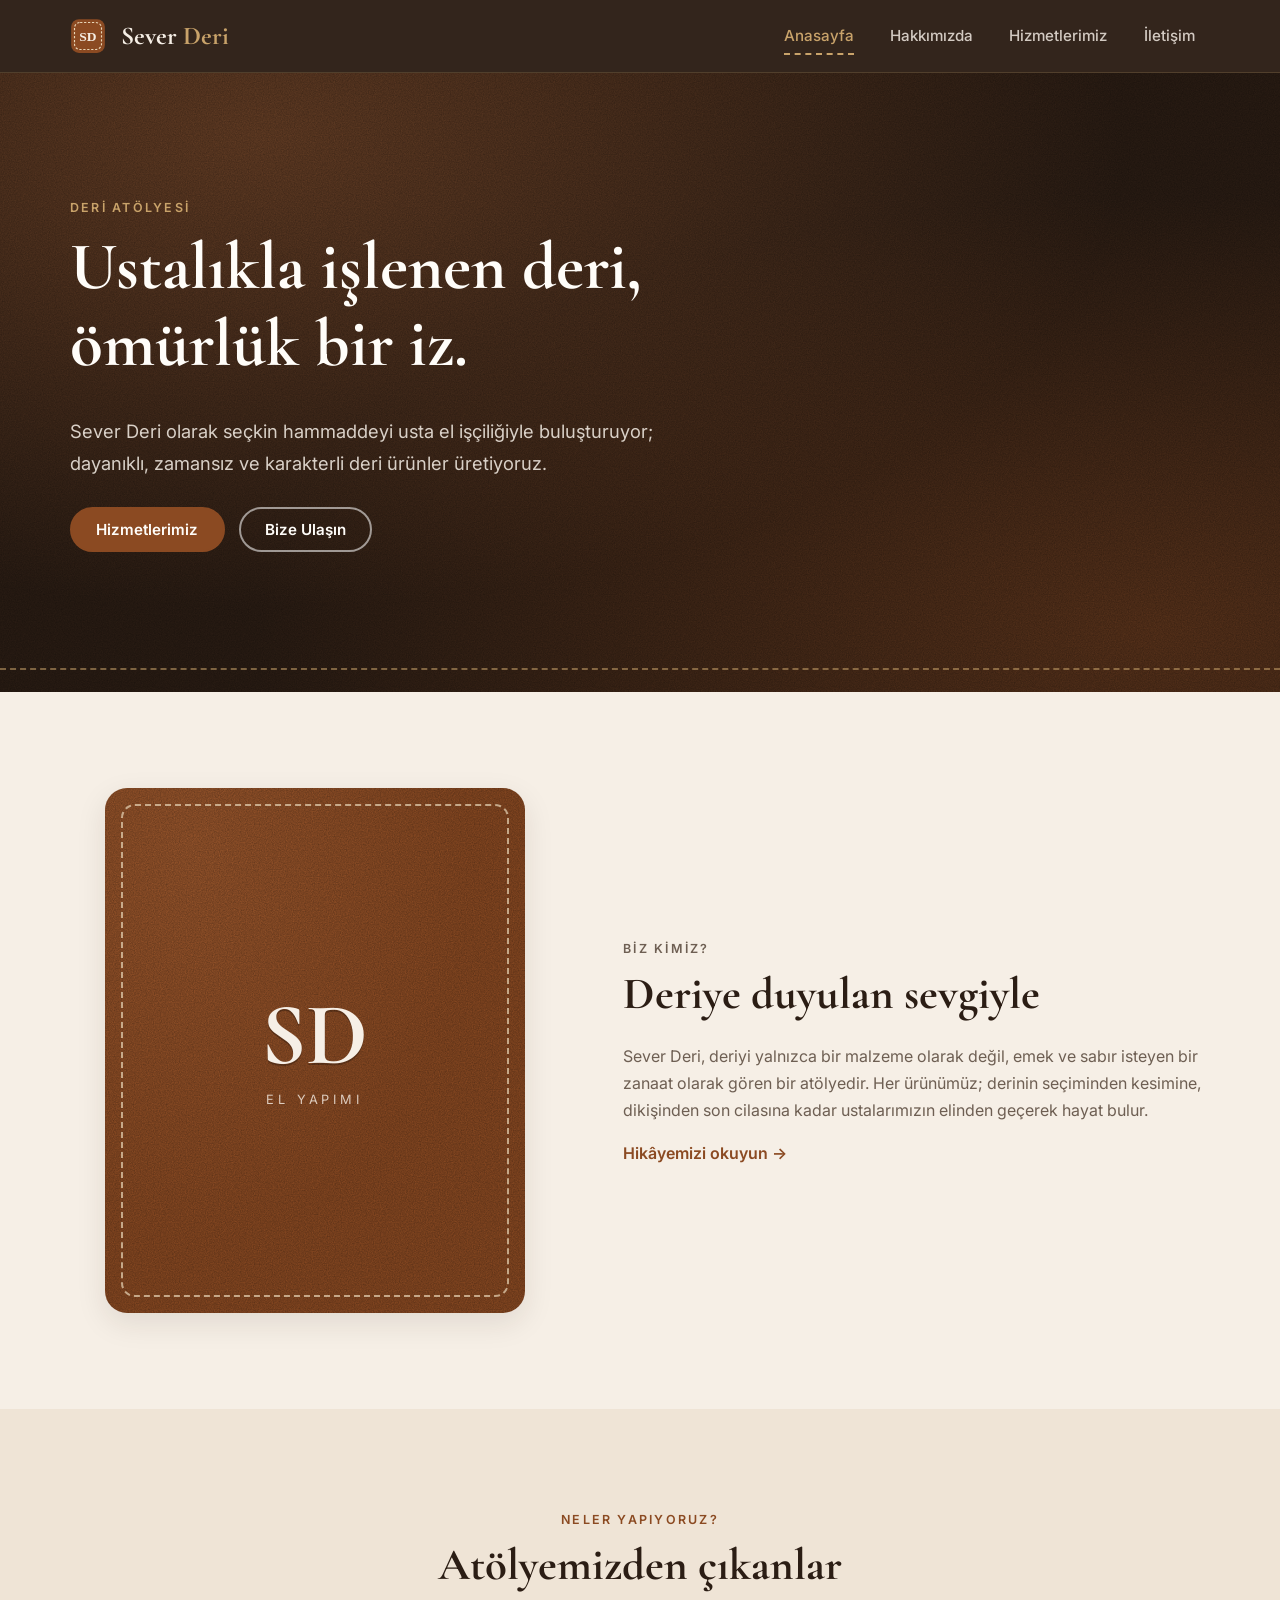
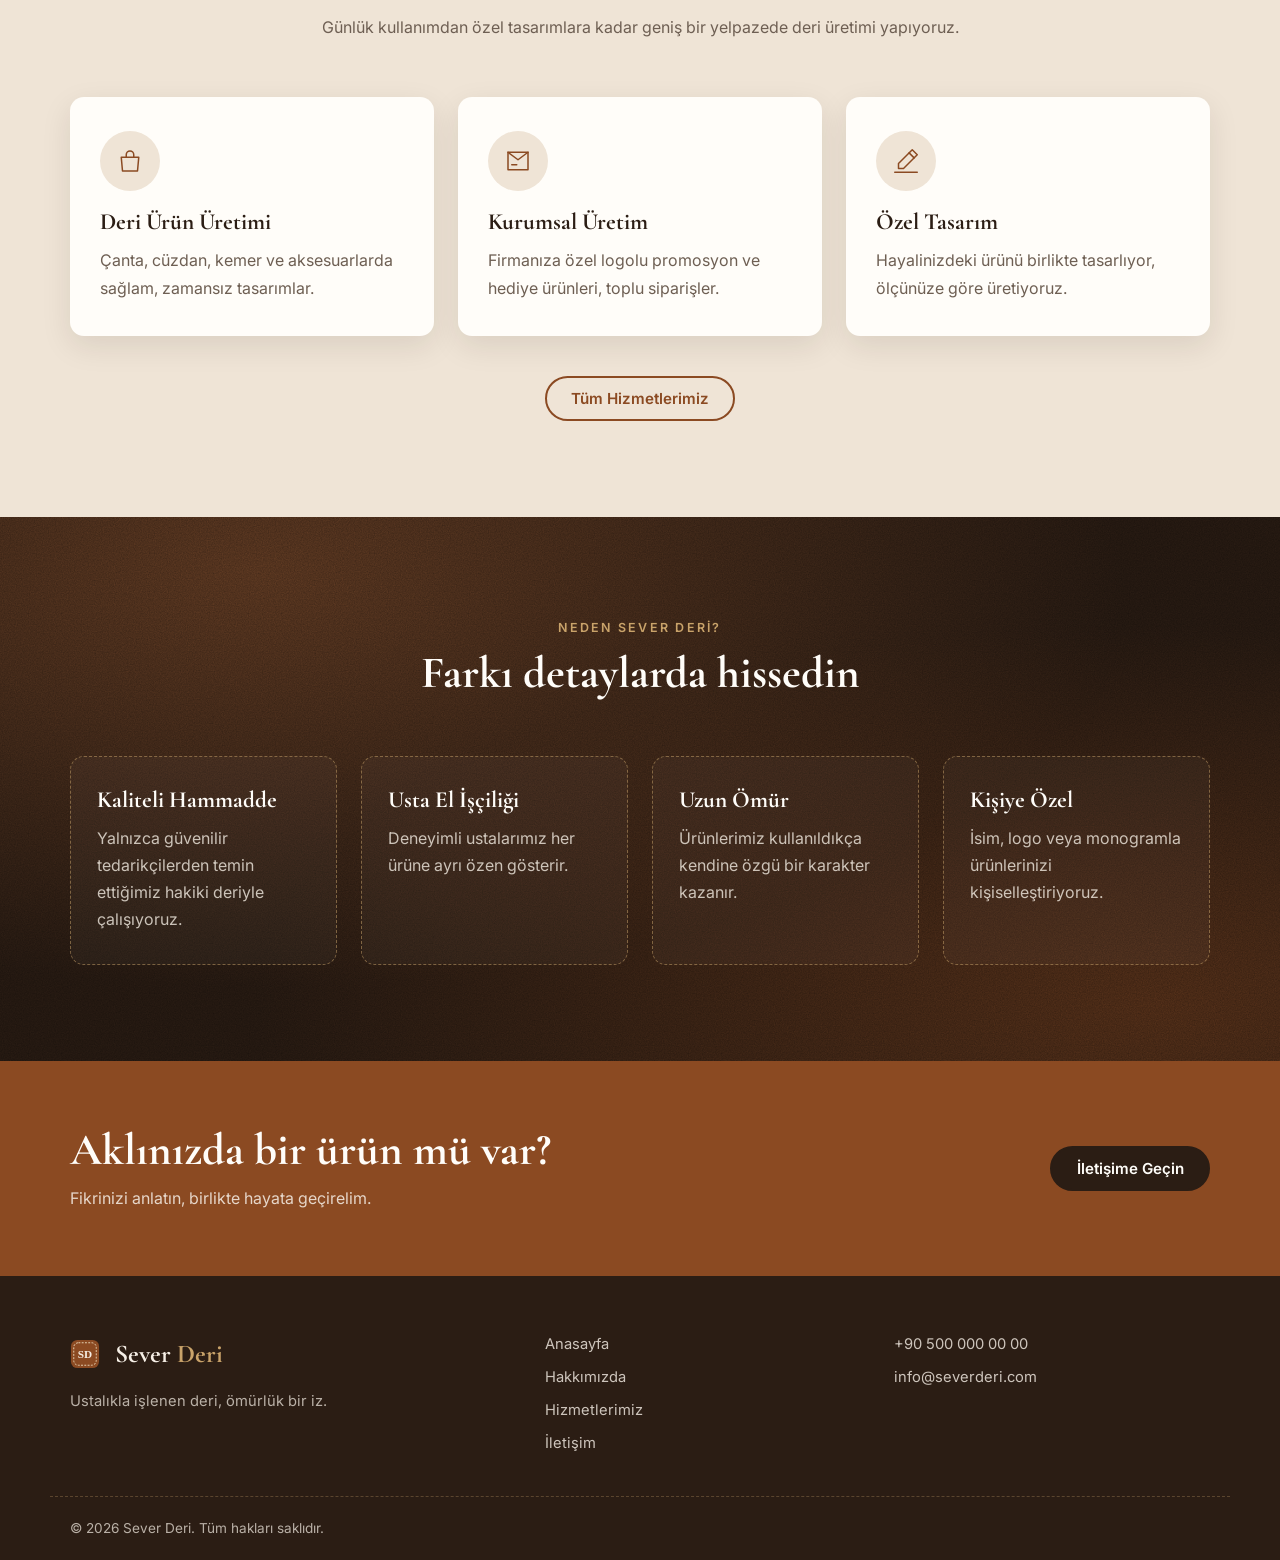
==== index.html @ 3b6e063b "Sever Deri kurumsal web sitesi Anasayfa, Hakkımızda, Hizmetlerimiz ve İletişim sayfalarından oluşan," ====
<!doctype html>
<html lang="tr">
<head>
  <meta charset="utf-8">
  <meta name="viewport" content="width=device-width, initial-scale=1">
  <title>Sever Deri | El İşçiliği Deri Atölyesi</title>
  <meta name="description" content="Sever Deri; kaliteli hammadde ve usta el işçiliğiyle deri üreten bir atölyedir. Çanta, cüzdan, kemer, aksesuar ve özel siparişe deri üretim.">
  <meta name="theme-color" content="#2b1d14">
  <meta property="og:title" content="Sever Deri">
  <meta property="og:description" content="Ustalıkla işlenen deri. Kaliteli hammadde, özenli el işçiliği.">
  <meta property="og:type" content="website">
  <link rel="icon" href="assets/favicon.svg" type="image/svg+xml">
  <link rel="preconnect" href="https://fonts.googleapis.com">
  <link rel="preconnect" href="https://fonts.gstatic.com" crossorigin>
  <link href="https://fonts.googleapis.com/css2?family=Cormorant+Garamond:wght@500;600;700&family=Inter:wght@400;500;600&display=swap" rel="stylesheet">
  <link rel="stylesheet" href="css/style.css">
</head>
<body data-page="anasayfa">

  <header class="site-header">
    <div class="container header-inner">
      <a href="index.html" class="brand" aria-label="Sever Deri anasayfa">
        <img src="assets/favicon.svg" alt="" width="36" height="36">
        <span>Sever <em>Deri</em></span>
      </a>
      <button class="nav-toggle" aria-label="Menüyü aç" aria-expanded="false" aria-controls="site-nav">
        <span></span><span></span><span></span>
      </button>
      <nav class="site-nav" id="site-nav">
        <a href="index.html" data-nav="anasayfa">Anasayfa</a>
        <a href="hakkimizda.html" data-nav="hakkimizda">Hakkımızda</a>
        <a href="hizmetlerimiz.html" data-nav="hizmetlerimiz">Hizmetlerimiz</a>
        <a href="iletisim.html" data-nav="iletisim">İletişim</a>
      </nav>
    </div>
  </header>

  <main>
    <section class="hero">
      <div class="container hero-inner">
        <p class="eyebrow">Deri Atölyesi</p>
        <h1>Ustalıkla işlenen deri,<br>ömürlük bir iz.</h1>
        <p class="lead">Sever Deri olarak seçkin hammaddeyi usta el işçiliğiyle buluşturuyor; dayanıklı, zamansız ve karakterli deri ürünler üretiyoruz.</p>
        <div class="hero-actions">
          <a href="hizmetlerimiz.html" class="btn">Hizmetlerimiz</a>
          <a href="iletisim.html" class="btn btn-ghost">Bize Ulaşın</a>
        </div>
      </div>
      <div class="hero-stitch" aria-hidden="true"></div>
    </section>

    <section class="section">
      <div class="container about">
        <div class="about-visual" aria-hidden="true">
          <div class="leather-card">
            <span class="leather-card-mark">SD</span>
            <span class="leather-card-text">El Yapımı</span>
          </div>
        </div>
        <div class="about-text">
          <p class="eyebrow">Biz Kimiz?</p>
          <h2>Deriye duyulan sevgiyle</h2>
          <p>Sever Deri, deriyi yalnızca bir malzeme olarak değil, emek ve sabır isteyen bir zanaat olarak gören bir atölyedir. Her ürünümüz; derinin seçiminden kesimine, dikişinden son cilasına kadar ustalarımızın elinden geçerek hayat bulur.</p>
          <a href="hakkimizda.html" class="link-arrow">Hikâyemizi okuyun</a>
        </div>
      </div>
    </section>

    <section class="section section-alt">
      <div class="container">
        <div class="section-head">
          <p class="eyebrow">Neler Yapıyoruz?</p>
          <h2>Atölyemizden çıkanlar</h2>
          <p>Günlük kullanımdan özel tasarımlara kadar geniş bir yelpazede deri üretimi yapıyoruz.</p>
        </div>
        <div class="cards">
          <article class="card">
            <div class="card-icon" aria-hidden="true">
              <svg viewBox="0 0 48 48"><path d="M10 18h28l-2 22H12L10 18z"/><path d="M18 18v-4a6 6 0 0 1 12 0v4"/></svg>
            </div>
            <h3>Deri Ürün Üretimi</h3>
            <p>Çanta, cüzdan, kemer ve aksesuarlarda sağlam, zamansız tasarımlar.</p>
          </article>
          <article class="card">
            <div class="card-icon" aria-hidden="true">
              <svg viewBox="0 0 48 48"><path d="M8 10h32v28H8z"/><path d="M8 10l16 12 16-12"/><path d="M14 30h8"/></svg>
            </div>
            <h3>Kurumsal Üretim</h3>
            <p>Firmanıza özel logolu promosyon ve hediye ürünleri, toplu siparişler.</p>
          </article>
          <article class="card">
            <div class="card-icon" aria-hidden="true">
              <svg viewBox="0 0 48 48"><path d="M34 6l8 8-22 22H12v-8L34 6z"/><path d="M29 11l8 8"/><path d="M6 42h36"/></svg>
            </div>
            <h3>Özel Tasarım</h3>
            <p>Hayalinizdeki ürünü birlikte tasarlıyor, ölçünüze göre üretiyoruz.</p>
          </article>
        </div>
        <div class="center">
          <a href="hizmetlerimiz.html" class="btn btn-outline">Tüm Hizmetlerimiz</a>
        </div>
      </div>
    </section>

    <section class="section section-dark">
      <div class="container">
        <div class="section-head">
          <p class="eyebrow">Neden Sever Deri?</p>
          <h2>Farkı detaylarda hissedin</h2>
        </div>
        <div class="features">
          <div class="feature">
            <h3>Kaliteli Hammadde</h3>
            <p>Yalnızca güvenilir tedarikçilerden temin ettiğimiz hakiki deriyle çalışıyoruz.</p>
          </div>
          <div class="feature">
            <h3>Usta El İşçiliği</h3>
            <p>Deneyimli ustalarımız her ürüne ayrı özen gösterir.</p>
          </div>
          <div class="feature">
            <h3>Uzun Ömür</h3>
            <p>Ürünlerimiz kullanıldıkça kendine özgü bir karakter kazanır.</p>
          </div>
          <div class="feature">
            <h3>Kişiye Özel</h3>
            <p>İsim, logo veya monogramla ürünlerinizi kişiselleştiriyoruz.</p>
          </div>
        </div>
      </div>
    </section>

    <section class="cta">
      <div class="container cta-inner">
        <div>
          <h2>Aklınızda bir ürün mü var?</h2>
          <p>Fikrinizi anlatın, birlikte hayata geçirelim.</p>
        </div>
        <a href="iletisim.html" class="btn">İletişime Geçin</a>
      </div>
    </section>
  </main>

  <footer class="site-footer">
    <div class="container footer-grid">
      <div>
        <a href="index.html" class="brand">
          <img src="assets/favicon.svg" alt="" width="30" height="30">
          <span>Sever <em>Deri</em></span>
        </a>
        <p class="footer-note">Ustalıkla işlenen deri, ömürlük bir iz.</p>
      </div>
      <nav class="footer-nav" aria-label="Alt menü">
        <a href="index.html">Anasayfa</a>
        <a href="hakkimizda.html">Hakkımızda</a>
        <a href="hizmetlerimiz.html">Hizmetlerimiz</a>
        <a href="iletisim.html">İletişim</a>
      </nav>
      <div class="footer-contact">
        <a href="tel:+905000000000">+90 500 000 00 00</a>
        <a href="mailto:info@severderi.com">info@severderi.com</a>
      </div>
    </div>
    <div class="container footer-bottom">
      <p>&copy; <span id="year">2026</span> Sever Deri. Tüm hakları saklıdır.</p>
    </div>
  </footer>

  <script src="js/main.js"></script>
</body>
</html>
---- css/style.css ----
/* ==========================================================
   Sever Deri — site stilleri
   ========================================================== */

:root {
  --espresso: #2b1d14;
  --espresso-2: #3a271b;
  --cognac: #8b4a22;
  --cognac-light: #b0683a;
  --tan: #c9a36a;
  --cream: #f6efe6;
  --cream-2: #efe4d6;
  --ink: #2a211b;
  --muted: #6e5f53;
  --line: #e0d2c0;
  --white: #fffdf9;

  --radius: 14px;
  --shadow: 0 10px 30px rgba(43, 29, 20, 0.10);
  --font-serif: "Cormorant Garamond", Georgia, "Times New Roman", serif;
  --font-sans: "Inter", system-ui, -apple-system, "Segoe UI", Roboto, sans-serif;
  --header-h: 72px;
}

*,
*::before,
*::after { box-sizing: border-box; }

html { scroll-behavior: smooth; }

body {
  margin: 0;
  font-family: var(--font-sans);
  font-size: 16px;
  line-height: 1.7;
  color: var(--ink);
  background: var(--cream);
  -webkit-font-smoothing: antialiased;
}

img, svg { display: block; max-width: 100%; }

a { color: var(--cognac); text-decoration: none; }
a:hover { color: var(--cognac-light); }

h1, h2, h3 {
  font-family: var(--font-serif);
  font-weight: 700;
  line-height: 1.15;
  margin: 0 0 .5em;
  color: var(--espresso);
}
h1 { font-size: clamp(2.4rem, 5.5vw, 4.2rem); }
h2 { font-size: clamp(1.9rem, 3.6vw, 2.8rem); }
h3 { font-size: 1.45rem; }
p  { margin: 0 0 1em; }

.container {
  width: 100%;
  max-width: 1180px;
  margin: 0 auto;
  padding: 0 20px;
}

.center { text-align: center; margin-top: 40px; }

.eyebrow {
  display: inline-block;
  font-size: .78rem;
  font-weight: 600;
  letter-spacing: .18em;
  text-transform: uppercase;
  color: var(--cognac);
  margin-bottom: .8em;
}

.lead { font-size: 1.15rem; max-width: 620px; }

/* ---------- Butonlar ---------- */
.btn {
  display: inline-flex;
  align-items: center;
  justify-content: center;
  gap: .5em;
  padding: .85em 1.6em;
  border: 2px solid var(--cognac);
  border-radius: 999px;
  background: var(--cognac);
  color: var(--white);
  font: 600 .95rem/1 var(--font-sans);
  cursor: pointer;
  transition: background .2s, border-color .2s, color .2s, transform .2s;
}
.btn:hover { background: var(--cognac-light); border-color: var(--cognac-light); color: var(--white); transform: translateY(-1px); }

.btn-ghost { background: transparent; border-color: rgba(255,255,255,.55); }
.btn-ghost:hover { background: rgba(255,255,255,.12); border-color: var(--white); }

.btn-outline { background: transparent; color: var(--cognac); }
.btn-outline:hover { background: var(--cognac); color: var(--white); }

.link-arrow { font-weight: 600; }
.link-arrow::after { content: " →"; transition: margin .2s; }
.link-arrow:hover::after { margin-left: 4px; }

/* ---------- Üst menü ---------- */
.site-header {
  position: sticky;
  top: 0;
  z-index: 50;
  background: rgba(43, 29, 20, .96);
  backdrop-filter: blur(8px);
  border-bottom: 1px solid rgba(201, 163, 106, .2);
}
.header-inner {
  height: var(--header-h);
  display: flex;
  align-items: center;
  justify-content: space-between;
}

.brand {
  display: inline-flex;
  align-items: center;
  gap: .6em;
  font-family: var(--font-serif);
  font-size: 1.6rem;
  font-weight: 700;
  color: var(--cream);
}
.brand em { font-style: normal; color: var(--tan); }
.brand:hover { color: var(--cream); }

.site-nav { display: flex; align-items: center; gap: 6px; }
.site-nav a {
  position: relative;
  padding: .5em 1em;
  color: rgba(246, 239, 230, .82);
  font-weight: 500;
  font-size: .95rem;
  border-radius: 999px;
  transition: color .2s, background .2s;
}
.site-nav a:hover { color: var(--white); background: rgba(255,255,255,.06); }
.site-nav a.active { color: var(--tan); }
.site-nav a.active::after {
  content: "";
  position: absolute;
  left: 1em; right: 1em; bottom: 2px;
  border-bottom: 2px dashed var(--tan);
}

.nav-toggle {
  display: none;
  width: 44px; height: 44px;
  padding: 10px;
  background: none;
  border: 0;
  cursor: pointer;
}
.nav-toggle span {
  display: block;
  height: 2px;
  margin: 5px 0;
  background: var(--cream);
  border-radius: 2px;
  transition: transform .25s, opacity .25s;
}
.nav-open .nav-toggle span:nth-child(1) { transform: translateY(7px) rotate(45deg); }
.nav-open .nav-toggle span:nth-child(2) { opacity: 0; }
.nav-open .nav-toggle span:nth-child(3) { transform: translateY(-7px) rotate(-45deg); }

/* ---------- Deri dokusu (hero arka planları) ---------- */
.hero,
.page-hero,
.section-dark,
.leather-card {
  background-color: var(--espresso);
  background-image:
    url("data:image/svg+xml,%3Csvg xmlns='http://www.w3.org/2000/svg' width='220' height='220'%3E%3Cfilter id='n'%3E%3CfeTurbulence type='fractalNoise' baseFrequency='.85' numOctaves='3' stitchTiles='stitch'/%3E%3CfeColorMatrix values='0 0 0 0 0 0 0 0 0 0 0 0 0 0 0 0 0 0 .35 0'/%3E%3C/filter%3E%3Crect width='100%25' height='100%25' filter='url(%23n)'/%3E%3C/svg%3E"),
    radial-gradient(ellipse at 20% 10%, rgba(176, 104, 58, .45), transparent 60%),
    radial-gradient(ellipse at 90% 90%, rgba(139, 74, 34, .5), transparent 55%);
}

/* ---------- Anasayfa hero ---------- */
.hero {
  position: relative;
  color: var(--cream);
  padding: 120px 0 140px;
  overflow: hidden;
}
.hero h1 { color: var(--white); }
.hero .eyebrow { color: var(--tan); }
.hero .lead { color: rgba(246, 239, 230, .85); }
.hero-actions { display: flex; flex-wrap: wrap; gap: 14px; margin-top: 28px; }

/* Dikiş çizgisi motifi */
.hero-stitch {
  position: absolute;
  left: 0; right: 0; bottom: 22px;
  border-bottom: 2px dashed rgba(201, 163, 106, .55);
}

/* ---------- Alt sayfa başlığı ---------- */
.page-hero {
  position: relative;
  color: var(--cream);
  padding: 80px 0 90px;
}
.page-hero h1 { color: var(--white); margin-bottom: .25em; }
.page-hero .lead { color: rgba(246, 239, 230, .85); margin: 0; }
.breadcrumb { font-size: .88rem; color: rgba(246, 239, 230, .6); margin-bottom: 1em; }
.breadcrumb a { color: var(--tan); }

/* ---------- Bölümler ---------- */
.section { padding: 96px 0; }
.section-alt { background: var(--cream-2); }
.section-dark { color: var(--cream); }
.section-dark h2,
.section-dark h3 { color: var(--white); }
.section-dark .eyebrow { color: var(--tan); }

.section-head { text-align: center; max-width: 680px; margin: 0 auto 56px; }
.section-head p:last-child { color: var(--muted); }

/* ---------- Hakkımızda ---------- */
.about {
  display: grid;
  grid-template-columns: 1fr 1.2fr;
  gap: 64px;
  align-items: center;
}
.about-text p { color: var(--muted); }

.leather-card {
  position: relative;
  aspect-ratio: 4 / 5;
  max-width: 420px;
  margin: 0 auto;
  border-radius: 22px;
  box-shadow: var(--shadow);
  display: flex;
  flex-direction: column;
  align-items: center;
  justify-content: center;
  gap: 10px;
  background-color: var(--cognac);
}
.leather-card::before {
  content: "";
  position: absolute;
  inset: 16px;
  border: 2px dashed rgba(233, 214, 184, .7);
  border-radius: 14px;
}
.leather-card-mark {
  font-family: var(--font-serif);
  font-size: 5.5rem;
  font-weight: 700;
  color: var(--cream);
  line-height: 1;
  text-shadow: 0 2px 0 rgba(0,0,0,.25);
}
.leather-card-text {
  font-size: .8rem;
  letter-spacing: .3em;
  text-transform: uppercase;
  color: rgba(246, 239, 230, .8);
}

.stats {
  display: flex;
  flex-wrap: wrap;
  gap: 16px;
  list-style: none;
  margin: 32px 0 0;
  padding: 0;
}
.stats li {
  flex: 1 1 120px;
  padding: 18px;
  border: 1px dashed var(--tan);
  border-radius: var(--radius);
  text-align: center;
  background: var(--white);
}
.stats strong {
  display: block;
  font-family: var(--font-serif);
  font-size: 1.9rem;
  color: var(--cognac);
  line-height: 1.1;
}
.stats span { font-size: .88rem; color: var(--muted); }

/* ---------- Kartlar ---------- */
.cards {
  display: grid;
  grid-template-columns: repeat(auto-fit, minmax(260px, 1fr));
  gap: 24px;
}
.card {
  position: relative;
  padding: 34px 30px;
  background: var(--white);
  border-radius: var(--radius);
  box-shadow: var(--shadow);
  transition: transform .25s, box-shadow .25s;
}
.card::after {
  content: "";
  position: absolute;
  inset: 8px;
  border: 1px dashed transparent;
  border-radius: 10px;
  pointer-events: none;
  transition: border-color .25s;
}
.card:hover { transform: translateY(-4px); box-shadow: 0 16px 40px rgba(43, 29, 20, .14); }
.card:hover::after { border-color: var(--tan); }
.card p { color: var(--muted); margin: 0; }

.card-icon {
  width: 60px; height: 60px;
  display: grid;
  place-items: center;
  margin-bottom: 18px;
  border-radius: 50%;
  background: var(--cream-2);
}
.card-icon svg {
  width: 30px; height: 30px;
  fill: none;
  stroke: var(--cognac);
  stroke-width: 2.4;
  stroke-linecap: round;
  stroke-linejoin: round;
}

/* ---------- Süreç adımları ---------- */
.steps {
  display: grid;
  grid-template-columns: repeat(4, 1fr);
  gap: 28px;
  list-style: none;
  margin: 0;
  padding: 0;
  counter-reset: none;
}
.steps li {
  position: relative;
  padding-top: 26px;
  border-top: 2px dashed var(--tan);
}
.step-no {
  display: block;
  font-family: var(--font-serif);
  font-size: 2.6rem;
  font-weight: 700;
  color: var(--cognac);
  line-height: 1;
  margin-bottom: 12px;
}
.steps p { color: var(--muted); margin: 0; }

/* ---------- Neden biz ---------- */
.features {
  display: grid;
  grid-template-columns: repeat(4, 1fr);
  gap: 24px;
}
.feature {
  padding: 30px 26px;
  border: 1px dashed rgba(201, 163, 106, .5);
  border-radius: var(--radius);
  background: rgba(255, 255, 255, .03);
}
.feature p { color: rgba(246, 239, 230, .78); margin: 0; }

/* ---------- CTA ---------- */
.cta {
  padding: 64px 0;
  background: var(--cognac);
  color: var(--cream);
}
.cta-inner {
  display: flex;
  align-items: center;
  justify-content: space-between;
  gap: 24px;
  flex-wrap: wrap;
}
.cta h2 { color: var(--white); margin-bottom: .2em; }
.cta p { margin: 0; color: rgba(246, 239, 230, .85); }
.cta .btn { background: var(--espresso); border-color: var(--espresso); }
.cta .btn:hover { background: var(--espresso-2); border-color: var(--espresso-2); }

/* ---------- İletişim ---------- */
.contact {
  display: grid;
  grid-template-columns: 1fr 1.1fr;
  gap: 64px;
  align-items: start;
}
.contact-list { list-style: none; margin: 28px 0 0; padding: 0; }
.contact-list li {
  display: flex;
  flex-direction: column;
  padding: 16px 0;
  border-bottom: 1px dashed var(--line);
}
.contact-label {
  font-size: .75rem;
  font-weight: 600;
  letter-spacing: .14em;
  text-transform: uppercase;
  color: var(--muted);
}

.contact-form {
  padding: 36px;
  background: var(--white);
  border-radius: var(--radius);
  box-shadow: var(--shadow);
}
.form-title { font-size: 1.8rem; }
.field { margin-bottom: 18px; }
.field label { display: block; font-weight: 500; font-size: .92rem; margin-bottom: 6px; }
.field small { color: var(--muted); font-weight: 400; }
.field input,
.field select,
.field textarea {
  width: 100%;
  padding: .8em 1em;
  font: inherit;
  color: var(--ink);
  background: var(--cream);
  border: 1px solid var(--line);
  border-radius: 10px;
  transition: border-color .2s, box-shadow .2s;
}
.field textarea { resize: vertical; }
.field input:focus,
.field select:focus,
.field textarea:focus {
  outline: none;
  border-color: var(--cognac);
  box-shadow: 0 0 0 3px rgba(139, 74, 34, .15);
}
.field .invalid { border-color: #b3261e; }
.form-status { margin: 14px 0 0; font-size: .92rem; min-height: 1.4em; }
.form-status.error { color: #b3261e; }
.form-status.success { color: #2e6b3a; }

.map-section { padding: 0 0 96px; }
.map {
  overflow: hidden;
  border-radius: var(--radius);
  box-shadow: var(--shadow);
  aspect-ratio: 16 / 7;
  background: var(--cream-2);
}
.map iframe { width: 100%; height: 100%; border: 0; }

/* ---------- Alt bilgi ---------- */
.site-footer {
  background: var(--espresso);
  color: rgba(246, 239, 230, .7);
  padding: 56px 0 0;
  font-size: .92rem;
}
.footer-grid {
  display: grid;
  grid-template-columns: 1.4fr 1fr 1fr;
  gap: 32px;
  padding-bottom: 40px;
}
.footer-note { margin: 12px 0 0; }
.footer-nav,
.footer-contact { display: flex; flex-direction: column; gap: 8px; }
.site-footer a { color: rgba(246, 239, 230, .8); }
.site-footer a:hover { color: var(--tan); }
.site-footer .brand { color: var(--cream); }
.footer-bottom {
  padding-top: 20px;
  padding-bottom: 20px;
  border-top: 1px dashed rgba(201, 163, 106, .3);
}
.footer-bottom p { margin: 0; font-size: .85rem; }

/* ---------- Görünür olunca belirme ---------- */
.reveal { opacity: 0; transform: translateY(18px); transition: opacity .6s ease, transform .6s ease; }
.reveal.visible { opacity: 1; transform: none; }

@media (prefers-reduced-motion: reduce) {
  html { scroll-behavior: auto; }
  .reveal { opacity: 1; transform: none; transition: none; }
}

/* ---------- Duyarlı tasarım ---------- */
@media (max-width: 960px) {
  .steps,
  .features { grid-template-columns: repeat(2, 1fr); }
  .about,
  .contact { grid-template-columns: 1fr; gap: 48px; }
  .footer-grid { grid-template-columns: 1fr 1fr; }
  .footer-grid > div:first-child { grid-column: 1 / -1; }
}

@media (max-width: 760px) {
  .nav-toggle { display: block; }
  .site-nav {
    position: absolute;
    top: var(--header-h);
    left: 0; right: 0;
    flex-direction: column;
    align-items: stretch;
    gap: 0;
    padding: 8px 16px 20px;
    background: var(--espresso);
    border-bottom: 1px solid rgba(201, 163, 106, .2);
    display: none;
  }
  .nav-open .site-nav { display: flex; }
  .site-nav a { padding: .9em 1em; border-radius: 10px; }
  .site-nav a.active::after { display: none; }
  .site-nav a.active { background: rgba(255,255,255,.06); }

  .container { padding: 0 16px; }
  .section { padding: 72px 0; }
  .hero { padding: 88px 0 110px; }
  .page-hero { padding: 56px 0 70px; }
  .leather-card { max-width: 300px; }
  .contact-form { padding: 24px; }
  .map { aspect-ratio: 4 / 3; }
  .map-section { padding-bottom: 72px; }
  .cta-inner { flex-direction: column; align-items: flex-start; }
}

@media (max-width: 520px) {
  .steps,
  .features,
  .footer-grid { grid-template-columns: 1fr; }
}
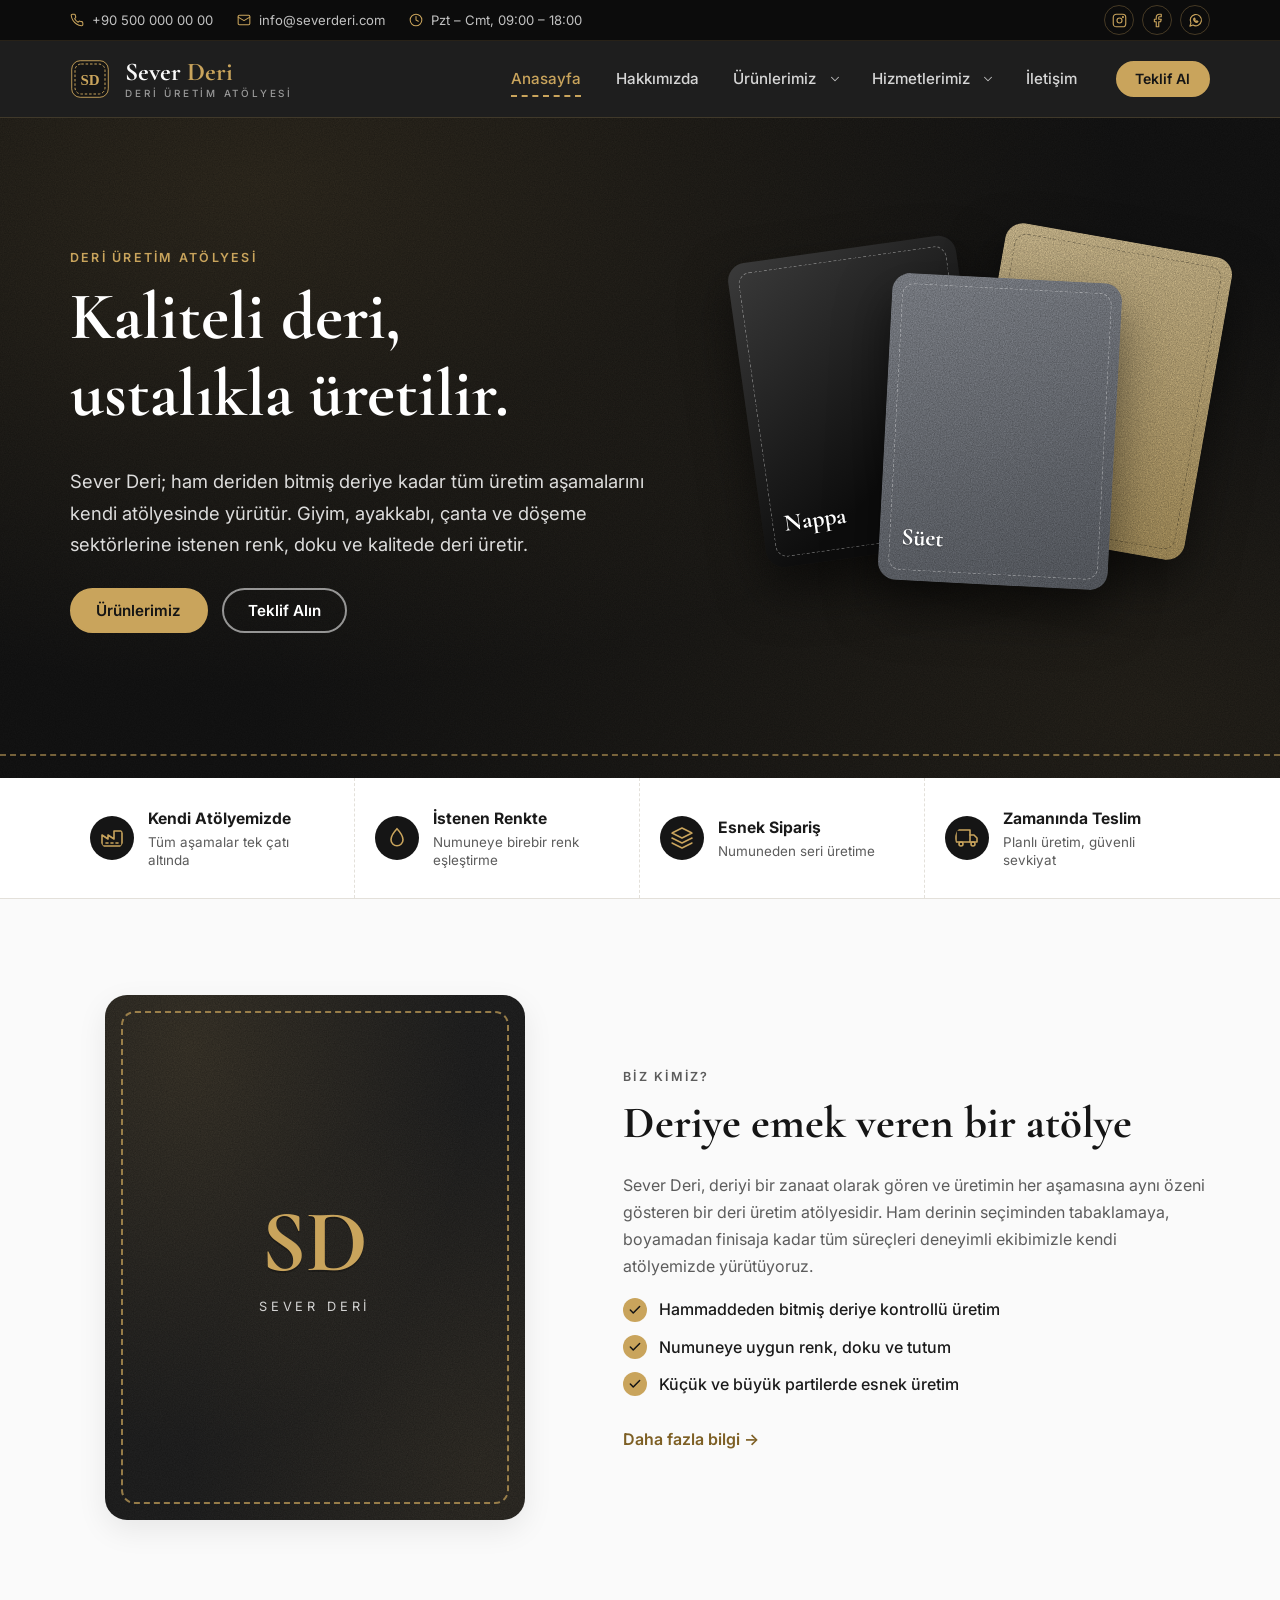
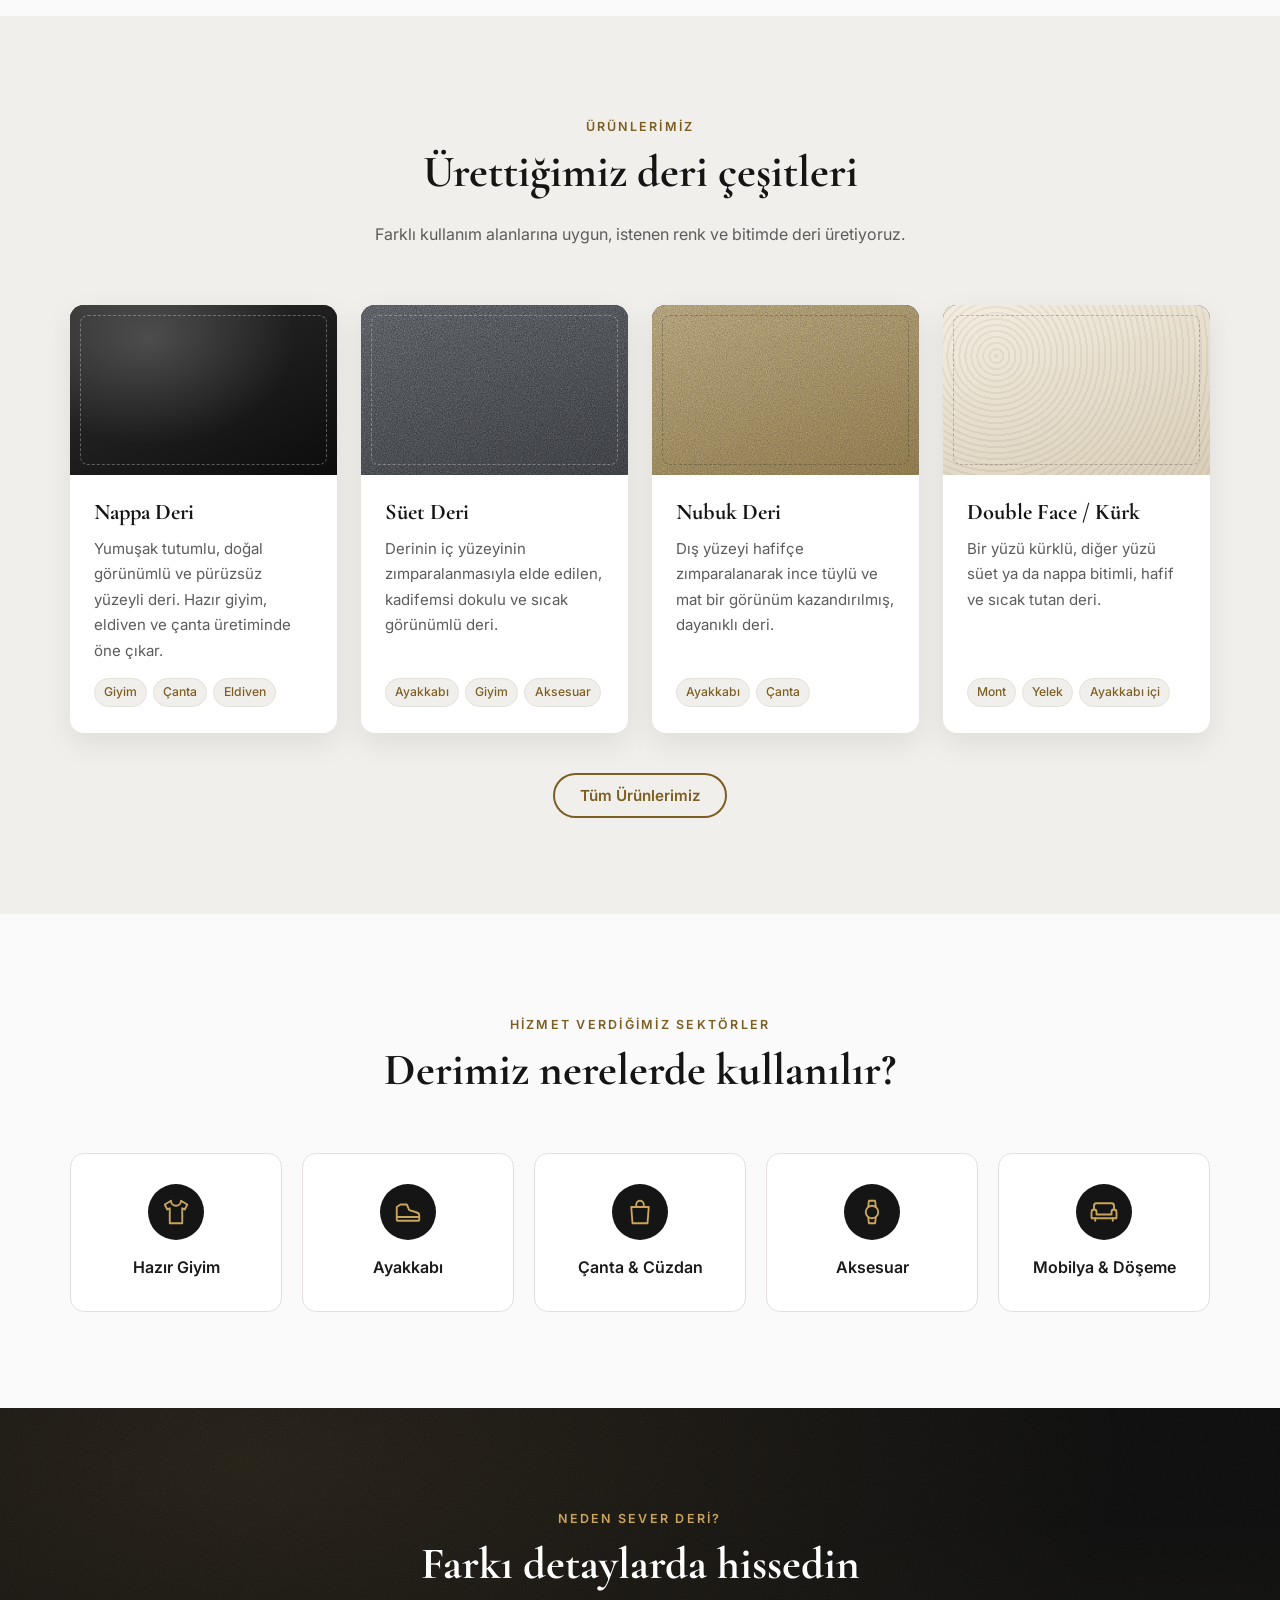
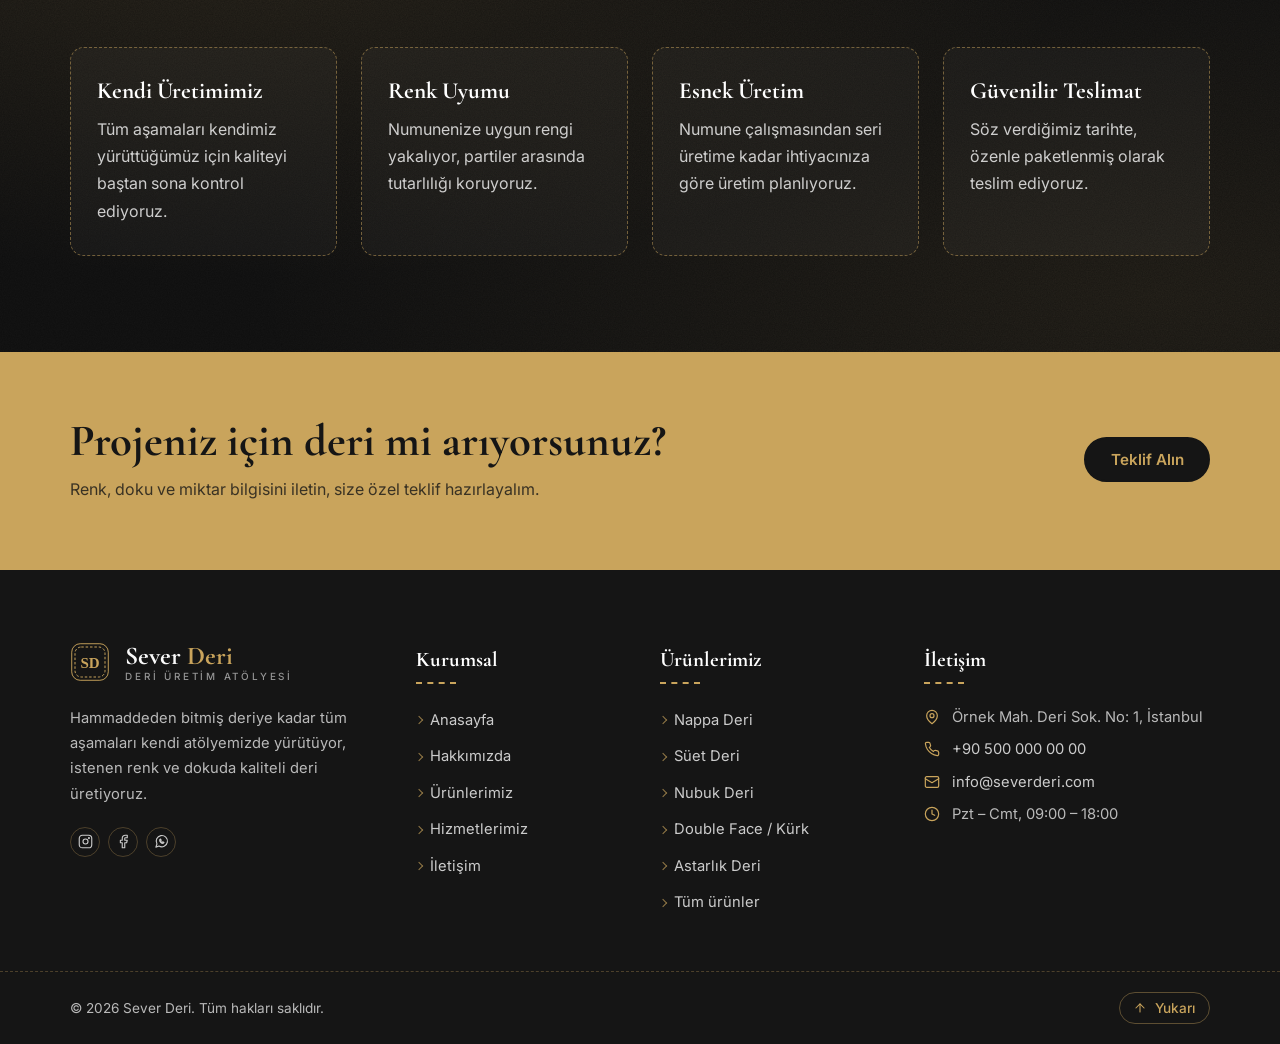
==== commit d041ee00: "Alt menü sayfalarına geçişte header sorunlarını düzelt - Alt menünün fareyle açılması yalnızca fare " ====
--- a/index.html
+++ b/index.html
@@ -3,50 +3,126 @@
 <head>
   <meta charset="utf-8">
   <meta name="viewport" content="width=device-width, initial-scale=1">
-  <title>Sever Deri | El İşçiliği Deri Atölyesi</title>
-  <meta name="description" content="Sever Deri; kaliteli hammadde ve usta el işçiliğiyle deri üreten bir atölyedir. Çanta, cüzdan, kemer, aksesuar ve özel siparişe deri üretim.">
-  <meta name="theme-color" content="#2b1d14">
-  <meta property="og:title" content="Sever Deri">
-  <meta property="og:description" content="Ustalıkla işlenen deri. Kaliteli hammadde, özenli el işçiliği.">
+  <title>Sever Deri | Deri Üretim Atölyesi</title>
+  <meta name="description" content="Sever Deri; nappa, süet, nubuk, double face ve özel finisajlı deri üreten bir deri üretim atölyesidir.">
+  <meta name="theme-color" content="#151515">
+  <meta property="og:title" content="Sever Deri | Deri Üretim Atölyesi">
+  <meta property="og:description" content="Sever Deri; nappa, süet, nubuk, double face ve özel finisajlı deri üreten bir deri üretim atölyesidir.">
   <meta property="og:type" content="website">
   <link rel="icon" href="assets/favicon.svg" type="image/svg+xml">
   <link rel="preconnect" href="https://fonts.googleapis.com">
   <link rel="preconnect" href="https://fonts.gstatic.com" crossorigin>
   <link href="https://fonts.googleapis.com/css2?family=Cormorant+Garamond:wght@500;600;700&family=Inter:wght@400;500;600&display=swap" rel="stylesheet">
-  <link rel="stylesheet" href="css/style.css">
+  <link rel="stylesheet" href="css/style.css?v=3">
 </head>
 <body data-page="anasayfa">
+
+  <a class="skip-link" href="#main">İçeriğe geç</a>
+
+  <div class="topbar">
+    <div class="container topbar-inner">
+      <div class="topbar-info">
+        <a href="tel:+905000000000"><svg class="icon" viewBox="0 0 24 24" aria-hidden="true"><path d="M22 16.9v3a2 2 0 0 1-2.2 2 19.8 19.8 0 0 1-8.6-3.1 19.5 19.5 0 0 1-6-6A19.8 19.8 0 0 1 2.1 4.2 2 2 0 0 1 4.1 2h3a2 2 0 0 1 2 1.7c.1.9.4 1.8.7 2.7a2 2 0 0 1-.5 2.1L8 9.8a16 16 0 0 0 6 6l1.3-1.3a2 2 0 0 1 2.1-.4c.9.3 1.8.6 2.7.7a2 2 0 0 1 1.7 2z"/></svg>+90 500 000 00 00</a>
+        <a href="mailto:info@severderi.com"><svg class="icon" viewBox="0 0 24 24" aria-hidden="true"><rect x="2" y="4" width="20" height="16" rx="2"/><path d="m22 7-10 6L2 7"/></svg>info@severderi.com</a>
+        <span><svg class="icon" viewBox="0 0 24 24" aria-hidden="true"><circle cx="12" cy="12" r="10"/><path d="M12 6v6l4 2"/></svg>Pzt – Cmt, 09:00 – 18:00</span>
+      </div>
+      <div class="social">
+          <a href="https://www.instagram.com/" target="_blank" rel="noopener" aria-label="Instagram"><svg class="icon" viewBox="0 0 24 24" aria-hidden="true"><rect x="2" y="2" width="20" height="20" rx="5"/><circle cx="12" cy="12" r="4"/><circle cx="17.5" cy="6.5" r=".8"/></svg></a>
+          <a href="https://www.facebook.com/" target="_blank" rel="noopener" aria-label="Facebook"><svg class="icon" viewBox="0 0 24 24" aria-hidden="true"><path d="M18 2h-3a5 5 0 0 0-5 5v3H7v4h3v8h4v-8h3l1-4h-4V7a1 1 0 0 1 1-1h3z"/></svg></a>
+          <a href="https://wa.me/905000000000" target="_blank" rel="noopener" aria-label="WhatsApp"><svg class="icon" viewBox="0 0 24 24" aria-hidden="true"><path d="M3 21l1.7-5A9 9 0 1 1 8 19.3L3 21z"/><path d="M9 9.5c0 3 2.5 5.5 5.5 5.5l1.5-1.5-2-1-1 1c-1-.4-2.1-1.5-2.5-2.5l1-1-1-2L9 9.5z"/></svg></a>
+        </div>
+    </div>
+  </div>
 
   <header class="site-header">
     <div class="container header-inner">
       <a href="index.html" class="brand" aria-label="Sever Deri anasayfa">
-        <img src="assets/favicon.svg" alt="" width="36" height="36">
-        <span>Sever <em>Deri</em></span>
+        <img src="assets/favicon.svg" alt="" width="40" height="40">
+        <span class="brand-text"><span>Sever <em>Deri</em></span><small>Deri Üretim Atölyesi</small></span>
       </a>
-      <button class="nav-toggle" aria-label="Menüyü aç" aria-expanded="false" aria-controls="site-nav">
+      <nav class="site-nav" id="site-nav" aria-label="Ana menü">
+        <ul class="nav-list">
+          <li><a href="index.html" class="active" aria-current="page">Anasayfa</a></li>
+          <li><a href="hakkimizda.html">Hakkımızda</a></li>
+          <li class="has-sub">
+            <a href="urunlerimiz.html">Ürünlerimiz</a>
+            <button class="sub-toggle" type="button" aria-expanded="false" aria-label="Ürünlerimiz alt menüsünü aç"><svg class="icon" viewBox="0 0 24 24" aria-hidden="true"><path d="m6 9 6 6 6-6"/></svg></button>
+            <ul class="sub-menu">
+              <li><a href="urunlerimiz.html#nappa">Nappa Deri</a></li>
+              <li><a href="urunlerimiz.html#suet">Süet Deri</a></li>
+              <li><a href="urunlerimiz.html#nubuk">Nubuk Deri</a></li>
+              <li><a href="urunlerimiz.html#double-face">Double Face / Kürk</a></li>
+              <li><a href="urunlerimiz.html#astar">Astarlık Deri</a></li>
+              <li><a href="urunlerimiz.html#vintage">Vintage / Yağlı Deri</a></li>
+              <li><a href="urunlerimiz.html#baskili">Baskılı & Desenli Deri</a></li>
+              <li><a href="urunlerimiz.html#ozel-finisaj">Özel Finisaj</a></li>
+              <li class="sub-all"><a href="urunlerimiz.html">Tümünü görüntüle</a></li>
+            </ul>
+          </li>
+          <li class="has-sub">
+            <a href="hizmetlerimiz.html">Hizmetlerimiz</a>
+            <button class="sub-toggle" type="button" aria-expanded="false" aria-label="Hizmetlerimiz alt menüsünü aç"><svg class="icon" viewBox="0 0 24 24" aria-hidden="true"><path d="m6 9 6 6 6-6"/></svg></button>
+            <ul class="sub-menu">
+              <li><a href="hizmetlerimiz.html#tabaklama">Tabaklama</a></li>
+              <li><a href="hizmetlerimiz.html#boyama">Boyama & Renklendirme</a></li>
+              <li><a href="hizmetlerimiz.html#finisaj">Finisaj</a></li>
+              <li><a href="hizmetlerimiz.html#fason">Fason Üretim</a></li>
+              <li><a href="hizmetlerimiz.html#numune">Numune Hazırlama</a></li>
+              <li><a href="hizmetlerimiz.html#kalite">Kalite Kontrol</a></li>
+              <li><a href="hizmetlerimiz.html#sevkiyat">Paketleme & Sevkiyat</a></li>
+              <li><a href="hizmetlerimiz.html#destek">Teknik Destek</a></li>
+              <li class="sub-all"><a href="hizmetlerimiz.html">Tümünü görüntüle</a></li>
+            </ul>
+          </li>
+          <li><a href="iletisim.html">İletişim</a></li>
+        </ul>
+        <div class="nav-mobile-extra">
+          <a href="tel:+905000000000"><svg class="icon" viewBox="0 0 24 24" aria-hidden="true"><path d="M22 16.9v3a2 2 0 0 1-2.2 2 19.8 19.8 0 0 1-8.6-3.1 19.5 19.5 0 0 1-6-6A19.8 19.8 0 0 1 2.1 4.2 2 2 0 0 1 4.1 2h3a2 2 0 0 1 2 1.7c.1.9.4 1.8.7 2.7a2 2 0 0 1-.5 2.1L8 9.8a16 16 0 0 0 6 6l1.3-1.3a2 2 0 0 1 2.1-.4c.9.3 1.8.6 2.7.7a2 2 0 0 1 1.7 2z"/></svg>+90 500 000 00 00</a>
+          <a href="mailto:info@severderi.com"><svg class="icon" viewBox="0 0 24 24" aria-hidden="true"><rect x="2" y="4" width="20" height="16" rx="2"/><path d="m22 7-10 6L2 7"/></svg>info@severderi.com</a>
+          <a href="iletisim.html" class="btn">Teklif Al</a>
+          <div class="social">
+          <a href="https://www.instagram.com/" target="_blank" rel="noopener" aria-label="Instagram"><svg class="icon" viewBox="0 0 24 24" aria-hidden="true"><rect x="2" y="2" width="20" height="20" rx="5"/><circle cx="12" cy="12" r="4"/><circle cx="17.5" cy="6.5" r=".8"/></svg></a>
+          <a href="https://www.facebook.com/" target="_blank" rel="noopener" aria-label="Facebook"><svg class="icon" viewBox="0 0 24 24" aria-hidden="true"><path d="M18 2h-3a5 5 0 0 0-5 5v3H7v4h3v8h4v-8h3l1-4h-4V7a1 1 0 0 1 1-1h3z"/></svg></a>
+          <a href="https://wa.me/905000000000" target="_blank" rel="noopener" aria-label="WhatsApp"><svg class="icon" viewBox="0 0 24 24" aria-hidden="true"><path d="M3 21l1.7-5A9 9 0 1 1 8 19.3L3 21z"/><path d="M9 9.5c0 3 2.5 5.5 5.5 5.5l1.5-1.5-2-1-1 1c-1-.4-2.1-1.5-2.5-2.5l1-1-1-2L9 9.5z"/></svg></a>
+        </div>
+        </div>
+      </nav>
+      <a href="iletisim.html" class="btn btn-small header-cta">Teklif Al</a>
+      <button class="nav-toggle" type="button" aria-label="Menüyü aç" aria-expanded="false" aria-controls="site-nav">
         <span></span><span></span><span></span>
       </button>
-      <nav class="site-nav" id="site-nav">
-        <a href="index.html" data-nav="anasayfa">Anasayfa</a>
-        <a href="hakkimizda.html" data-nav="hakkimizda">Hakkımızda</a>
-        <a href="hizmetlerimiz.html" data-nav="hizmetlerimiz">Hizmetlerimiz</a>
-        <a href="iletisim.html" data-nav="iletisim">İletişim</a>
-      </nav>
     </div>
   </header>
-
-  <main>
+  <div class="nav-backdrop" hidden></div>
+
+  <main id="main">
     <section class="hero">
       <div class="container hero-inner">
-        <p class="eyebrow">Deri Atölyesi</p>
-        <h1>Ustalıkla işlenen deri,<br>ömürlük bir iz.</h1>
-        <p class="lead">Sever Deri olarak seçkin hammaddeyi usta el işçiliğiyle buluşturuyor; dayanıklı, zamansız ve karakterli deri ürünler üretiyoruz.</p>
-        <div class="hero-actions">
-          <a href="hizmetlerimiz.html" class="btn">Hizmetlerimiz</a>
-          <a href="iletisim.html" class="btn btn-ghost">Bize Ulaşın</a>
+        <div class="hero-text">
+          <p class="eyebrow">Deri Üretim Atölyesi</p>
+          <h1>Kaliteli deri,<br>ustalıkla üretilir.</h1>
+          <p class="lead">Sever Deri; ham deriden bitmiş deriye kadar tüm üretim aşamalarını kendi atölyesinde yürütür. Giyim, ayakkabı, çanta ve döşeme sektörlerine istenen renk, doku ve kalitede deri üretir.</p>
+          <div class="hero-actions">
+            <a href="urunlerimiz.html" class="btn">Ürünlerimiz</a>
+            <a href="iletisim.html" class="btn btn-ghost">Teklif Alın</a>
+          </div>
+        </div>
+        <div class="hero-visual" aria-hidden="true">
+          <div class="hs hs-1"><span>Nappa</span></div>
+          <div class="hs hs-2"><span>Süet</span></div>
+          <div class="hs hs-3"><span>Nubuk</span></div>
         </div>
       </div>
       <div class="hero-stitch" aria-hidden="true"></div>
+    </section>
+
+    <section class="highlights">
+      <div class="container highlights-inner">
+        <div class="highlight"><svg class="" viewBox="0 0 24 24" aria-hidden="true"><path d="M2 20V9l6 4V9l6 4V5h8v15z"/><path d="M6 17h2M11 17h2M16 17h2"/></svg><div><strong>Kendi Atölyemizde</strong><span>Tüm aşamalar tek çatı altında</span></div></div>
+        <div class="highlight"><svg class="" viewBox="0 0 24 24" aria-hidden="true"><path d="M12 2.7s-6 6.3-6 11a6 6 0 0 0 12 0c0-4.7-6-11-6-11z"/></svg><div><strong>İstenen Renkte</strong><span>Numuneye birebir renk eşleştirme</span></div></div>
+        <div class="highlight"><svg class="" viewBox="0 0 24 24" aria-hidden="true"><path d="m12 2 10 5-10 5L2 7z"/><path d="m2 12 10 5 10-5"/><path d="m2 17 10 5 10-5"/></svg><div><strong>Esnek Sipariş</strong><span>Numuneden seri üretime</span></div></div>
+        <div class="highlight"><svg class="" viewBox="0 0 24 24" aria-hidden="true"><path d="M1 4h14v12H1z"/><path d="M15 9h4l3 3v4h-7"/><circle cx="6" cy="18" r="2"/><circle cx="18" cy="18" r="2"/></svg><div><strong>Zamanında Teslim</strong><span>Planlı üretim, güvenli sevkiyat</span></div></div>
+      </div>
     </section>
 
     <section class="section">
@@ -54,14 +130,19 @@
         <div class="about-visual" aria-hidden="true">
           <div class="leather-card">
             <span class="leather-card-mark">SD</span>
-            <span class="leather-card-text">El Yapımı</span>
+            <span class="leather-card-text">Sever Deri</span>
           </div>
         </div>
         <div class="about-text">
           <p class="eyebrow">Biz Kimiz?</p>
-          <h2>Deriye duyulan sevgiyle</h2>
-          <p>Sever Deri, deriyi yalnızca bir malzeme olarak değil, emek ve sabır isteyen bir zanaat olarak gören bir atölyedir. Her ürünümüz; derinin seçiminden kesimine, dikişinden son cilasına kadar ustalarımızın elinden geçerek hayat bulur.</p>
-          <a href="hakkimizda.html" class="link-arrow">Hikâyemizi okuyun</a>
+          <h2>Deriye emek veren bir atölye</h2>
+          <p>Sever Deri, deriyi bir zanaat olarak gören ve üretimin her aşamasına aynı özeni gösteren bir deri üretim atölyesidir. Ham derinin seçiminden tabaklamaya, boyamadan finisaja kadar tüm süreçleri deneyimli ekibimizle kendi atölyemizde yürütüyoruz.</p>
+          <ul class="checklist">
+            <li><svg class="icon" viewBox="0 0 24 24" aria-hidden="true"><path d="M20 6 9 17l-5-5"/></svg>Hammaddeden bitmiş deriye kontrollü üretim</li>
+            <li><svg class="icon" viewBox="0 0 24 24" aria-hidden="true"><path d="M20 6 9 17l-5-5"/></svg>Numuneye uygun renk, doku ve tutum</li>
+            <li><svg class="icon" viewBox="0 0 24 24" aria-hidden="true"><path d="M20 6 9 17l-5-5"/></svg>Küçük ve büyük partilerde esnek üretim</li>
+          </ul>
+          <a href="hakkimizda.html" class="link-arrow">Daha fazla bilgi</a>
         </div>
       </div>
     </section>
@@ -69,36 +150,63 @@
     <section class="section section-alt">
       <div class="container">
         <div class="section-head">
-          <p class="eyebrow">Neler Yapıyoruz?</p>
-          <h2>Atölyemizden çıkanlar</h2>
-          <p>Günlük kullanımdan özel tasarımlara kadar geniş bir yelpazede deri üretimi yapıyoruz.</p>
-        </div>
-        <div class="cards">
-          <article class="card">
-            <div class="card-icon" aria-hidden="true">
-              <svg viewBox="0 0 48 48"><path d="M10 18h28l-2 22H12L10 18z"/><path d="M18 18v-4a6 6 0 0 1 12 0v4"/></svg>
+          <p class="eyebrow">Ürünlerimiz</p>
+          <h2>Ürettiğimiz deri çeşitleri</h2>
+          <p>Farklı kullanım alanlarına uygun, istenen renk ve bitimde deri üretiyoruz.</p>
+        </div>
+        <div class="products">
+          <article class="product" id="nappa">
+            <div class="swatch swatch-nappa" aria-hidden="true"></div>
+            <div class="product-body">
+              <h3><a href="urunlerimiz.html#nappa">Nappa Deri</a></h3>
+              <p>Yumuşak tutumlu, doğal görünümlü ve pürüzsüz yüzeyli deri. Hazır giyim, eldiven ve çanta üretiminde öne çıkar.</p>
+              <ul class="tags"><li>Giyim</li><li>Çanta</li><li>Eldiven</li></ul>
             </div>
-            <h3>Deri Ürün Üretimi</h3>
-            <p>Çanta, cüzdan, kemer ve aksesuarlarda sağlam, zamansız tasarımlar.</p>
           </article>
-          <article class="card">
-            <div class="card-icon" aria-hidden="true">
-              <svg viewBox="0 0 48 48"><path d="M8 10h32v28H8z"/><path d="M8 10l16 12 16-12"/><path d="M14 30h8"/></svg>
+          <article class="product" id="suet">
+            <div class="swatch swatch-suet" aria-hidden="true"></div>
+            <div class="product-body">
+              <h3><a href="urunlerimiz.html#suet">Süet Deri</a></h3>
+              <p>Derinin iç yüzeyinin zımparalanmasıyla elde edilen, kadifemsi dokulu ve sıcak görünümlü deri.</p>
+              <ul class="tags"><li>Ayakkabı</li><li>Giyim</li><li>Aksesuar</li></ul>
             </div>
-            <h3>Kurumsal Üretim</h3>
-            <p>Firmanıza özel logolu promosyon ve hediye ürünleri, toplu siparişler.</p>
           </article>
-          <article class="card">
-            <div class="card-icon" aria-hidden="true">
-              <svg viewBox="0 0 48 48"><path d="M34 6l8 8-22 22H12v-8L34 6z"/><path d="M29 11l8 8"/><path d="M6 42h36"/></svg>
+          <article class="product" id="nubuk">
+            <div class="swatch swatch-nubuk" aria-hidden="true"></div>
+            <div class="product-body">
+              <h3><a href="urunlerimiz.html#nubuk">Nubuk Deri</a></h3>
+              <p>Dış yüzeyi hafifçe zımparalanarak ince tüylü ve mat bir görünüm kazandırılmış, dayanıklı deri.</p>
+              <ul class="tags"><li>Ayakkabı</li><li>Çanta</li></ul>
             </div>
-            <h3>Özel Tasarım</h3>
-            <p>Hayalinizdeki ürünü birlikte tasarlıyor, ölçünüze göre üretiyoruz.</p>
           </article>
+          <article class="product" id="double-face">
+            <div class="swatch swatch-double-face" aria-hidden="true"></div>
+            <div class="product-body">
+              <h3><a href="urunlerimiz.html#double-face">Double Face / Kürk</a></h3>
+              <p>Bir yüzü kürklü, diğer yüzü süet ya da nappa bitimli, hafif ve sıcak tutan deri.</p>
+              <ul class="tags"><li>Mont</li><li>Yelek</li><li>Ayakkabı içi</li></ul>
+            </div>
+          </article>
         </div>
         <div class="center">
-          <a href="hizmetlerimiz.html" class="btn btn-outline">Tüm Hizmetlerimiz</a>
-        </div>
+          <a href="urunlerimiz.html" class="btn btn-outline">Tüm Ürünlerimiz</a>
+        </div>
+      </div>
+    </section>
+
+    <section class="section">
+      <div class="container">
+        <div class="section-head">
+          <p class="eyebrow">Hizmet Verdiğimiz Sektörler</p>
+          <h2>Derimiz nerelerde kullanılır?</h2>
+        </div>
+        <ul class="sectors">
+          <li><svg class="" viewBox="0 0 24 24" aria-hidden="true"><path d="M8 3 3 6l2 4 2-1v12h10V9l2 1 2-4-5-3a4 4 0 0 1-8 0z"/></svg><span>Hazır Giyim</span></li>
+          <li><svg class="" viewBox="0 0 24 24" aria-hidden="true"><path d="M3 16h18v-1.5c0-1-1-2-3-2.5l-5-1.5L11 6H6L3 8z"/><path d="M3 16v3h18v-3"/></svg><span>Ayakkabı</span></li>
+          <li><svg class="" viewBox="0 0 24 24" aria-hidden="true"><path d="M5 8h14l-1 13H6z"/><path d="M9 8V6a3 3 0 0 1 6 0v2"/></svg><span>Çanta & Cüzdan</span></li>
+          <li><svg class="" viewBox="0 0 24 24" aria-hidden="true"><circle cx="12" cy="12" r="5"/><path d="M9 7.5 9.5 3h5l.5 4.5M9 16.5 9.5 21h5l.5-4.5"/></svg><span>Aksesuar</span></li>
+          <li><svg class="" viewBox="0 0 24 24" aria-hidden="true"><path d="M4 10V7a2 2 0 0 1 2-2h12a2 2 0 0 1 2 2v3"/><path d="M2 12a2 2 0 0 1 4 0v2h12v-2a2 2 0 0 1 4 0v5H2z"/><path d="M5 17v2M19 17v2"/></svg><span>Mobilya & Döşeme</span></li>
+        </ul>
       </div>
     </section>
 
@@ -110,20 +218,20 @@
         </div>
         <div class="features">
           <div class="feature">
-            <h3>Kaliteli Hammadde</h3>
-            <p>Yalnızca güvenilir tedarikçilerden temin ettiğimiz hakiki deriyle çalışıyoruz.</p>
+            <h3>Kendi Üretimimiz</h3>
+            <p>Tüm aşamaları kendimiz yürüttüğümüz için kaliteyi baştan sona kontrol ediyoruz.</p>
           </div>
           <div class="feature">
-            <h3>Usta El İşçiliği</h3>
-            <p>Deneyimli ustalarımız her ürüne ayrı özen gösterir.</p>
+            <h3>Renk Uyumu</h3>
+            <p>Numunenize uygun rengi yakalıyor, partiler arasında tutarlılığı koruyoruz.</p>
           </div>
           <div class="feature">
-            <h3>Uzun Ömür</h3>
-            <p>Ürünlerimiz kullanıldıkça kendine özgü bir karakter kazanır.</p>
+            <h3>Esnek Üretim</h3>
+            <p>Numune çalışmasından seri üretime kadar ihtiyacınıza göre üretim planlıyoruz.</p>
           </div>
           <div class="feature">
-            <h3>Kişiye Özel</h3>
-            <p>İsim, logo veya monogramla ürünlerinizi kişiselleştiriyoruz.</p>
+            <h3>Güvenilir Teslimat</h3>
+            <p>Söz verdiğimiz tarihte, özenle paketlenmiş olarak teslim ediyoruz.</p>
           </div>
         </div>
       </div>
@@ -132,39 +240,67 @@
     <section class="cta">
       <div class="container cta-inner">
         <div>
-          <h2>Aklınızda bir ürün mü var?</h2>
-          <p>Fikrinizi anlatın, birlikte hayata geçirelim.</p>
-        </div>
-        <a href="iletisim.html" class="btn">İletişime Geçin</a>
+          <h2>Projeniz için deri mi arıyorsunuz?</h2>
+          <p>Renk, doku ve miktar bilgisini iletin, size özel teklif hazırlayalım.</p>
+        </div>
+        <a href="iletisim.html" class="btn">Teklif Alın</a>
       </div>
     </section>
   </main>
 
   <footer class="site-footer">
     <div class="container footer-grid">
+      <div class="footer-brand">
+        <a href="index.html" class="brand">
+          <img src="assets/favicon.svg" alt="" width="40" height="40">
+          <span class="brand-text"><span>Sever <em>Deri</em></span><small>Deri Üretim Atölyesi</small></span>
+        </a>
+        <p class="footer-about">Hammaddeden bitmiş deriye kadar tüm aşamaları kendi atölyemizde yürütüyor, istenen renk ve dokuda kaliteli deri üretiyoruz.</p>
+        <div class="social">
+          <a href="https://www.instagram.com/" target="_blank" rel="noopener" aria-label="Instagram"><svg class="icon" viewBox="0 0 24 24" aria-hidden="true"><rect x="2" y="2" width="20" height="20" rx="5"/><circle cx="12" cy="12" r="4"/><circle cx="17.5" cy="6.5" r=".8"/></svg></a>
+          <a href="https://www.facebook.com/" target="_blank" rel="noopener" aria-label="Facebook"><svg class="icon" viewBox="0 0 24 24" aria-hidden="true"><path d="M18 2h-3a5 5 0 0 0-5 5v3H7v4h3v8h4v-8h3l1-4h-4V7a1 1 0 0 1 1-1h3z"/></svg></a>
+          <a href="https://wa.me/905000000000" target="_blank" rel="noopener" aria-label="WhatsApp"><svg class="icon" viewBox="0 0 24 24" aria-hidden="true"><path d="M3 21l1.7-5A9 9 0 1 1 8 19.3L3 21z"/><path d="M9 9.5c0 3 2.5 5.5 5.5 5.5l1.5-1.5-2-1-1 1c-1-.4-2.1-1.5-2.5-2.5l1-1-1-2L9 9.5z"/></svg></a>
+        </div>
+      </div>
       <div>
-        <a href="index.html" class="brand">
-          <img src="assets/favicon.svg" alt="" width="30" height="30">
-          <span>Sever <em>Deri</em></span>
-        </a>
-        <p class="footer-note">Ustalıkla işlenen deri, ömürlük bir iz.</p>
-      </div>
-      <nav class="footer-nav" aria-label="Alt menü">
-        <a href="index.html">Anasayfa</a>
-        <a href="hakkimizda.html">Hakkımızda</a>
-        <a href="hizmetlerimiz.html">Hizmetlerimiz</a>
-        <a href="iletisim.html">İletişim</a>
-      </nav>
-      <div class="footer-contact">
-        <a href="tel:+905000000000">+90 500 000 00 00</a>
-        <a href="mailto:info@severderi.com">info@severderi.com</a>
+        <h2 class="footer-title">Kurumsal</h2>
+        <ul class="footer-links">
+          <li><a href="index.html">Anasayfa</a></li>
+          <li><a href="hakkimizda.html">Hakkımızda</a></li>
+          <li><a href="urunlerimiz.html">Ürünlerimiz</a></li>
+          <li><a href="hizmetlerimiz.html">Hizmetlerimiz</a></li>
+          <li><a href="iletisim.html">İletişim</a></li>
+        </ul>
+      </div>
+      <div>
+        <h2 class="footer-title">Ürünlerimiz</h2>
+        <ul class="footer-links">
+          <li><a href="urunlerimiz.html#nappa">Nappa Deri</a></li>
+          <li><a href="urunlerimiz.html#suet">Süet Deri</a></li>
+          <li><a href="urunlerimiz.html#nubuk">Nubuk Deri</a></li>
+          <li><a href="urunlerimiz.html#double-face">Double Face / Kürk</a></li>
+          <li><a href="urunlerimiz.html#astar">Astarlık Deri</a></li>
+          <li><a href="urunlerimiz.html">Tüm ürünler</a></li>
+        </ul>
+      </div>
+      <div>
+        <h2 class="footer-title">İletişim</h2>
+        <ul class="footer-contact">
+          <li><svg class="icon" viewBox="0 0 24 24" aria-hidden="true"><path d="M20 10c0 6-8 12-8 12S4 16 4 10a8 8 0 0 1 16 0z"/><circle cx="12" cy="10" r="3"/></svg><span>Örnek Mah. Deri Sok. No: 1, İstanbul</span></li>
+          <li><svg class="icon" viewBox="0 0 24 24" aria-hidden="true"><path d="M22 16.9v3a2 2 0 0 1-2.2 2 19.8 19.8 0 0 1-8.6-3.1 19.5 19.5 0 0 1-6-6A19.8 19.8 0 0 1 2.1 4.2 2 2 0 0 1 4.1 2h3a2 2 0 0 1 2 1.7c.1.9.4 1.8.7 2.7a2 2 0 0 1-.5 2.1L8 9.8a16 16 0 0 0 6 6l1.3-1.3a2 2 0 0 1 2.1-.4c.9.3 1.8.6 2.7.7a2 2 0 0 1 1.7 2z"/></svg><a href="tel:+905000000000">+90 500 000 00 00</a></li>
+          <li><svg class="icon" viewBox="0 0 24 24" aria-hidden="true"><rect x="2" y="4" width="20" height="16" rx="2"/><path d="m22 7-10 6L2 7"/></svg><a href="mailto:info@severderi.com">info@severderi.com</a></li>
+          <li><svg class="icon" viewBox="0 0 24 24" aria-hidden="true"><circle cx="12" cy="12" r="10"/><path d="M12 6v6l4 2"/></svg><span>Pzt – Cmt, 09:00 – 18:00</span></li>
+        </ul>
       </div>
     </div>
-    <div class="container footer-bottom">
-      <p>&copy; <span id="year">2026</span> Sever Deri. Tüm hakları saklıdır.</p>
+    <div class="footer-bottom">
+      <div class="container footer-bottom-inner">
+        <p>&copy; <span id="year">2026</span> Sever Deri. Tüm hakları saklıdır.</p>
+        <button class="to-top" type="button" aria-label="Sayfanın başına dön"><svg class="icon" viewBox="0 0 24 24" aria-hidden="true"><path d="M12 19V5"/><path d="m5 12 7-7 7 7"/></svg>Yukarı</button>
+      </div>
     </div>
   </footer>
 
-  <script src="js/main.js"></script>
+  <script src="js/main.js?v=3"></script>
 </body>
 </html>
--- a/css/style.css
+++ b/css/style.css
@@ -3,23 +3,24 @@
    ========================================================== */
 
 :root {
-  --espresso: #2b1d14;
-  --espresso-2: #3a271b;
-  --cognac: #8b4a22;
-  --cognac-light: #b0683a;
-  --tan: #c9a36a;
-  --cream: #f6efe6;
-  --cream-2: #efe4d6;
-  --ink: #2a211b;
-  --muted: #6e5f53;
-  --line: #e0d2c0;
-  --white: #fffdf9;
+  --dark: #151515;
+  --dark-2: #232323;
+  --gold: #c9a45c;
+  --gold-light: #dcbd7e;
+  --gold-deep: #7d5f24;
+  --bg: #fafafa;
+  --bg-2: #f1efeb;
+  --ink: #1a1a1a;
+  --muted: #5c5c5c;
+  --line: #e3e0da;
+  --white: #ffffff;
 
   --radius: 14px;
-  --shadow: 0 10px 30px rgba(43, 29, 20, 0.10);
+  --shadow: 0 10px 30px rgba(0, 0, 0, 0.08);
   --font-serif: "Cormorant Garamond", Georgia, "Times New Roman", serif;
   --font-sans: "Inter", system-ui, -apple-system, "Segoe UI", Roboto, sans-serif;
-  --header-h: 72px;
+  --header-h: 76px;
+  --noise: url("data:image/svg+xml,%3Csvg xmlns='http://www.w3.org/2000/svg' width='220' height='220'%3E%3Cfilter id='n'%3E%3CfeTurbulence type='fractalNoise' baseFrequency='.85' numOctaves='3' stitchTiles='stitch'/%3E%3CfeColorMatrix values='0 0 0 0 0 0 0 0 0 0 0 0 0 0 0 0 0 0 .35 0'/%3E%3C/filter%3E%3Crect width='100%25' height='100%25' filter='url(%23n)'/%3E%3C/svg%3E");
 }
 
 *,
@@ -34,21 +35,21 @@
   font-size: 16px;
   line-height: 1.7;
   color: var(--ink);
-  background: var(--cream);
+  background: var(--bg);
   -webkit-font-smoothing: antialiased;
 }
 
 img, svg { display: block; max-width: 100%; }
 
-a { color: var(--cognac); text-decoration: none; }
-a:hover { color: var(--cognac-light); }
+a { color: var(--gold-deep); text-decoration: none; }
+a:hover { color: var(--gold-light); }
 
 h1, h2, h3 {
   font-family: var(--font-serif);
   font-weight: 700;
   line-height: 1.15;
   margin: 0 0 .5em;
-  color: var(--espresso);
+  color: var(--dark);
 }
 h1 { font-size: clamp(2.4rem, 5.5vw, 4.2rem); }
 h2 { font-size: clamp(1.9rem, 3.6vw, 2.8rem); }
@@ -70,11 +71,25 @@
   font-weight: 600;
   letter-spacing: .18em;
   text-transform: uppercase;
-  color: var(--cognac);
+  color: var(--gold-deep);
   margin-bottom: .8em;
 }
 
 .lead { font-size: 1.15rem; max-width: 620px; }
+
+.skip-link {
+  position: absolute;
+  left: 12px; top: -60px;
+  z-index: 100;
+  padding: .6em 1em;
+  background: var(--gold);
+  color: var(--dark);
+  border-radius: 8px;
+  font-weight: 600;
+}
+.skip-link:focus { top: 12px; }
+
+:focus-visible { outline: 2px solid var(--gold); outline-offset: 3px; }
 
 /* ---------- Butonlar ---------- */
 .btn {
@@ -83,40 +98,90 @@
   justify-content: center;
   gap: .5em;
   padding: .85em 1.6em;
-  border: 2px solid var(--cognac);
+  border: 2px solid var(--gold);
   border-radius: 999px;
-  background: var(--cognac);
-  color: var(--white);
+  background: var(--gold);
+  color: var(--dark);
   font: 600 .95rem/1 var(--font-sans);
   cursor: pointer;
   transition: background .2s, border-color .2s, color .2s, transform .2s;
 }
-.btn:hover { background: var(--cognac-light); border-color: var(--cognac-light); color: var(--white); transform: translateY(-1px); }
-
-.btn-ghost { background: transparent; border-color: rgba(255,255,255,.55); }
-.btn-ghost:hover { background: rgba(255,255,255,.12); border-color: var(--white); }
-
-.btn-outline { background: transparent; color: var(--cognac); }
-.btn-outline:hover { background: var(--cognac); color: var(--white); }
+.btn:hover { background: var(--gold-light); border-color: var(--gold-light); color: var(--dark); transform: translateY(-1px); }
+
+.btn-ghost { background: transparent; border-color: rgba(255,255,255,.55); color: var(--white); }
+.btn-ghost:hover { background: rgba(255,255,255,.12); border-color: var(--white); color: var(--white); }
+
+.btn-outline { background: transparent; border-color: var(--gold-deep); color: var(--gold-deep); }
+.btn-outline:hover { background: var(--gold); border-color: var(--gold); color: var(--dark); }
 
 .link-arrow { font-weight: 600; }
 .link-arrow::after { content: " →"; transition: margin .2s; }
 .link-arrow:hover::after { margin-left: 4px; }
+
+/* ---------- Üst bilgi çubuğu ---------- */
+.topbar {
+  background: #0c0c0c;
+  color: rgba(255, 255, 255, .7);
+  font-size: .82rem;
+  border-bottom: 1px solid rgba(201, 164, 92, .15);
+}
+.topbar-inner {
+  display: flex;
+  align-items: center;
+  justify-content: space-between;
+  gap: 16px;
+  min-height: 40px;
+}
+.topbar-info { display: flex; flex-wrap: wrap; gap: 6px 24px; }
+.topbar-info a,
+.topbar-info span {
+  display: inline-flex;
+  align-items: center;
+  gap: 8px;
+  color: rgba(255, 255, 255, .75);
+}
+.topbar-info a:hover { color: var(--gold); }
+
+.icon {
+  width: 16px; height: 16px;
+  flex: none;
+  fill: none;
+  stroke: currentColor;
+  stroke-width: 1.8;
+  stroke-linecap: round;
+  stroke-linejoin: round;
+}
+.topbar .icon { color: var(--gold); width: 14px; height: 14px; }
+
+.social { display: flex; gap: 8px; }
+.social a {
+  display: grid;
+  place-items: center;
+  width: 30px; height: 30px;
+  border-radius: 50%;
+  color: rgba(255, 255, 255, .75);
+  border: 1px solid rgba(201, 164, 92, .3);
+  transition: color .2s, background .2s, border-color .2s;
+}
+.social a:hover { color: var(--dark); background: var(--gold); border-color: var(--gold); }
+.social .icon { width: 15px; height: 15px; }
 
 /* ---------- Üst menü ---------- */
 .site-header {
   position: sticky;
   top: 0;
   z-index: 50;
-  background: rgba(43, 29, 20, .96);
+  background: rgba(21, 21, 21, .96);
   backdrop-filter: blur(8px);
-  border-bottom: 1px solid rgba(201, 163, 106, .2);
-}
+  border-bottom: 1px solid rgba(201, 164, 92, .2);
+  transition: box-shadow .25s;
+}
+.site-header.scrolled { box-shadow: 0 8px 24px rgba(0, 0, 0, .35); }
 .header-inner {
   height: var(--header-h);
   display: flex;
   align-items: center;
-  justify-content: space-between;
+  gap: 24px;
 }
 
 .brand {
@@ -126,32 +191,111 @@
   font-family: var(--font-serif);
   font-size: 1.6rem;
   font-weight: 700;
-  color: var(--cream);
-}
-.brand em { font-style: normal; color: var(--tan); }
-.brand:hover { color: var(--cream); }
-
-.site-nav { display: flex; align-items: center; gap: 6px; }
-.site-nav a {
+  line-height: 1;
+  color: var(--bg);
+}
+.brand em { font-style: normal; color: var(--gold); }
+.brand:hover { color: var(--bg); }
+.brand-text { display: flex; flex-direction: column; gap: 4px; }
+.brand small {
+  font-family: var(--font-sans);
+  font-size: .62rem;
+  font-weight: 500;
+  letter-spacing: .28em;
+  text-transform: uppercase;
+  color: rgba(255, 255, 255, .55);
+}
+
+.site-nav { margin-left: auto; }
+.nav-list { display: flex; align-items: center; gap: 4px; list-style: none; margin: 0; padding: 0; }
+.nav-list > li { position: relative; display: flex; align-items: center; }
+.nav-list > li > a {
   position: relative;
-  padding: .5em 1em;
-  color: rgba(246, 239, 230, .82);
+  display: block;
+  padding: .55em 1em;
+  color: rgba(255, 255, 255, .82);
   font-weight: 500;
   font-size: .95rem;
   border-radius: 999px;
   transition: color .2s, background .2s;
 }
-.site-nav a:hover { color: var(--white); background: rgba(255,255,255,.06); }
-.site-nav a.active { color: var(--tan); }
-.site-nav a.active::after {
+.nav-list > li > a:hover { color: var(--white); background: rgba(255,255,255,.06); }
+.nav-list > li > a.active { color: var(--gold); }
+.nav-list > li > a.active::after {
   content: "";
   position: absolute;
-  left: 1em; right: 1em; bottom: 2px;
-  border-bottom: 2px dashed var(--tan);
-}
+  left: 1em; right: 1em; bottom: 3px;
+  border-bottom: 2px dashed var(--gold);
+}
+.has-sub > a { padding-right: .3em !important; }
+.has-sub > a.active::after { right: .3em; }
+
+.sub-toggle {
+  display: grid;
+  place-items: center;
+  width: 28px; height: 28px;
+  padding: 0;
+  margin-right: 4px;
+  color: rgba(255, 255, 255, .7);
+  background: none;
+  border: 0;
+  border-radius: 50%;
+  cursor: pointer;
+}
+.sub-toggle .icon { width: 14px; height: 14px; transition: transform .2s; }
+.has-sub.sub-open .sub-toggle .icon { transform: rotate(180deg); }
+
+.sub-menu {
+  position: absolute;
+  top: calc(100% + 10px);
+  left: 0;
+  min-width: 240px;
+  list-style: none;
+  margin: 0;
+  padding: 10px;
+  background: var(--dark);
+  border: 1px solid rgba(201, 164, 92, .25);
+  border-radius: 12px;
+  box-shadow: 0 18px 40px rgba(0, 0, 0, .35);
+  opacity: 0;
+  visibility: hidden;
+  transform: translateY(8px);
+  transition: opacity .2s, transform .2s, visibility .2s;
+}
+.sub-menu::before { /* imleç menüye geçerken boşlukta kapanmasın */
+  content: "";
+  position: absolute;
+  left: 0; right: 0; top: -12px;
+  height: 12px;
+}
+.has-sub:focus-within .sub-menu,
+.has-sub.sub-open .sub-menu { opacity: 1; visibility: visible; transform: none; }
+/* Dokunmatik ekranlarda "hover" yeni sayfada takılı kalabildiği için
+   üzerine gelince açılma sadece fare kullanan cihazlarda etkin */
+@media (hover: hover) and (pointer: fine) {
+  .has-sub:hover .sub-menu { opacity: 1; visibility: visible; transform: none; }
+  .has-sub:hover .sub-toggle .icon { transform: rotate(180deg); }
+}
+.sub-menu a {
+  display: block;
+  padding: .55em .9em;
+  color: rgba(255, 255, 255, .8);
+  font-size: .9rem;
+  border-radius: 8px;
+  transition: color .2s, background .2s, padding .2s;
+}
+.sub-menu a:hover { color: var(--gold); background: rgba(255,255,255,.05); padding-left: 1.1em; }
+.sub-menu .sub-all { margin-top: 6px; padding-top: 6px; border-top: 1px dashed rgba(201, 164, 92, .25); }
+.sub-menu .sub-all a { color: var(--gold); font-weight: 600; }
+
+.header-cta { flex: none; }
+.btn-small { padding: .65em 1.25em; font-size: .88rem; }
+
+.nav-mobile-extra { display: none; }
 
 .nav-toggle {
   display: none;
+  flex: none;
   width: 44px; height: 44px;
   padding: 10px;
   background: none;
@@ -162,63 +306,134 @@
   display: block;
   height: 2px;
   margin: 5px 0;
-  background: var(--cream);
+  background: var(--bg);
   border-radius: 2px;
   transition: transform .25s, opacity .25s;
 }
 .nav-open .nav-toggle span:nth-child(1) { transform: translateY(7px) rotate(45deg); }
 .nav-open .nav-toggle span:nth-child(2) { opacity: 0; }
 .nav-open .nav-toggle span:nth-child(3) { transform: translateY(-7px) rotate(-45deg); }
+
+.nav-backdrop { display: none; }
 
 /* ---------- Deri dokusu (hero arka planları) ---------- */
 .hero,
 .page-hero,
 .section-dark,
 .leather-card {
-  background-color: var(--espresso);
+  background-color: var(--dark);
   background-image:
     url("data:image/svg+xml,%3Csvg xmlns='http://www.w3.org/2000/svg' width='220' height='220'%3E%3Cfilter id='n'%3E%3CfeTurbulence type='fractalNoise' baseFrequency='.85' numOctaves='3' stitchTiles='stitch'/%3E%3CfeColorMatrix values='0 0 0 0 0 0 0 0 0 0 0 0 0 0 0 0 0 0 .35 0'/%3E%3C/filter%3E%3Crect width='100%25' height='100%25' filter='url(%23n)'/%3E%3C/svg%3E"),
-    radial-gradient(ellipse at 20% 10%, rgba(176, 104, 58, .45), transparent 60%),
-    radial-gradient(ellipse at 90% 90%, rgba(139, 74, 34, .5), transparent 55%);
+    radial-gradient(ellipse at 20% 10%, rgba(201, 164, 92, .16), transparent 60%),
+    radial-gradient(ellipse at 90% 90%, rgba(201, 164, 92, .10), transparent 55%);
 }
 
 /* ---------- Anasayfa hero ---------- */
 .hero {
   position: relative;
-  color: var(--cream);
+  color: var(--bg);
   padding: 120px 0 140px;
   overflow: hidden;
 }
 .hero h1 { color: var(--white); }
-.hero .eyebrow { color: var(--tan); }
-.hero .lead { color: rgba(246, 239, 230, .85); }
+.hero .eyebrow { color: var(--gold); }
+.hero .lead { color: rgba(255, 255, 255, .85); }
 .hero-actions { display: flex; flex-wrap: wrap; gap: 14px; margin-top: 28px; }
+.hero-inner {
+  display: grid;
+  grid-template-columns: 1.15fr .85fr;
+  gap: 48px;
+  align-items: center;
+}
+.hero-visual { position: relative; height: 400px; }
+.hs {
+  position: absolute;
+  width: 230px;
+  aspect-ratio: 3 / 4;
+  border-radius: 18px;
+  box-shadow: 0 24px 50px rgba(0, 0, 0, .5);
+  display: flex;
+  align-items: flex-end;
+  padding: 22px;
+}
+.hs::before {
+  content: "";
+  position: absolute;
+  inset: 10px;
+  border: 1.5px dashed rgba(255, 255, 255, .35);
+  border-radius: 12px;
+}
+.hs span {
+  position: relative;
+  font-family: var(--font-serif);
+  font-size: 1.5rem;
+  font-weight: 700;
+  color: var(--white);
+  text-shadow: 0 1px 2px rgba(0, 0, 0, .4);
+}
+.hs-1 { top: 10px; left: 0; transform: rotate(-8deg); }
+.hs-2 { top: 40px; left: 30%; transform: rotate(3deg); z-index: 1; }
+.hs-3 { top: 0; right: 0; transform: rotate(10deg); }
+.hs-1 { background: linear-gradient(145deg, #3a3a3a, #0d0d0d 70%); }
+.hs-2 { background: #7b7f86; background-image: var(--noise), linear-gradient(160deg, #8c9098, #5f636a); }
+.hs-3 { background: #d2bd8c; background-image: var(--noise), linear-gradient(160deg, #dcc89a, #b39a62); }
+.hs-3 span { color: var(--dark); text-shadow: none; }
+.hs-3::before { border-color: rgba(0, 0, 0, .3); }
+
+/* Öne çıkanlar şeridi */
+.highlights { background: var(--white); border-bottom: 1px solid var(--line); }
+.highlights-inner {
+  display: grid;
+  grid-template-columns: repeat(4, 1fr);
+}
+.highlight {
+  display: flex;
+  align-items: center;
+  gap: 14px;
+  padding: 28px 20px;
+  border-right: 1px dashed var(--line);
+}
+.highlight:last-child { border-right: 0; }
+.highlight svg {
+  flex: none;
+  width: 44px; height: 44px;
+  padding: 10px;
+  border-radius: 50%;
+  background: var(--dark);
+  fill: none;
+  stroke: var(--gold);
+  stroke-width: 1.6;
+  stroke-linecap: round;
+  stroke-linejoin: round;
+}
+.highlight strong { display: block; font-size: .98rem; color: var(--ink); }
+.highlight span { display: block; font-size: .84rem; color: var(--muted); line-height: 1.4; }
 
 /* Dikiş çizgisi motifi */
 .hero-stitch {
   position: absolute;
   left: 0; right: 0; bottom: 22px;
-  border-bottom: 2px dashed rgba(201, 163, 106, .55);
+  border-bottom: 2px dashed rgba(201, 164, 92, .55);
 }
 
 /* ---------- Alt sayfa başlığı ---------- */
 .page-hero {
   position: relative;
-  color: var(--cream);
+  color: var(--bg);
   padding: 80px 0 90px;
 }
 .page-hero h1 { color: var(--white); margin-bottom: .25em; }
-.page-hero .lead { color: rgba(246, 239, 230, .85); margin: 0; }
-.breadcrumb { font-size: .88rem; color: rgba(246, 239, 230, .6); margin-bottom: 1em; }
-.breadcrumb a { color: var(--tan); }
+.page-hero .lead { color: rgba(255, 255, 255, .85); margin: 0; }
+.breadcrumb { font-size: .88rem; color: rgba(255, 255, 255, .6); margin-bottom: 1em; }
+.breadcrumb a { color: var(--gold); }
 
 /* ---------- Bölümler ---------- */
 .section { padding: 96px 0; }
-.section-alt { background: var(--cream-2); }
-.section-dark { color: var(--cream); }
+.section-alt { background: var(--bg-2); }
+.section-dark { color: var(--bg); }
 .section-dark h2,
 .section-dark h3 { color: var(--white); }
-.section-dark .eyebrow { color: var(--tan); }
+.section-dark .eyebrow { color: var(--gold); }
 
 .section-head { text-align: center; max-width: 680px; margin: 0 auto 56px; }
 .section-head p:last-child { color: var(--muted); }
@@ -244,20 +459,20 @@
   align-items: center;
   justify-content: center;
   gap: 10px;
-  background-color: var(--cognac);
+  background-color: var(--dark-2);
 }
 .leather-card::before {
   content: "";
   position: absolute;
   inset: 16px;
-  border: 2px dashed rgba(233, 214, 184, .7);
+  border: 2px dashed rgba(201, 164, 92, .7);
   border-radius: 14px;
 }
 .leather-card-mark {
   font-family: var(--font-serif);
   font-size: 5.5rem;
   font-weight: 700;
-  color: var(--cream);
+  color: var(--gold);
   line-height: 1;
   text-shadow: 0 2px 0 rgba(0,0,0,.25);
 }
@@ -265,33 +480,138 @@
   font-size: .8rem;
   letter-spacing: .3em;
   text-transform: uppercase;
-  color: rgba(246, 239, 230, .8);
-}
-
-.stats {
+  color: rgba(255, 255, 255, .8);
+}
+
+.checklist { list-style: none; margin: 8px 0 28px; padding: 0; display: grid; gap: 10px; }
+.checklist li { display: flex; align-items: center; gap: 12px; font-weight: 500; }
+.checklist .icon {
+  width: 24px; height: 24px;
+  padding: 5px;
+  border-radius: 50%;
+  background: var(--gold);
+  color: var(--dark);
+  stroke-width: 2.6;
+}
+
+/* ---------- Misyon / vizyon ---------- */
+.mv { display: grid; grid-template-columns: 1fr 1fr; gap: 24px; }
+.mv-card {
+  padding: 40px 36px;
+  background: var(--white);
+  border-left: 4px solid var(--gold);
+  border-radius: var(--radius);
+  box-shadow: var(--shadow);
+}
+.mv-card p:last-child { color: var(--muted); margin: 0; }
+
+/* ---------- Ürünler (deri çeşitleri) ---------- */
+.products {
+  display: grid;
+  grid-template-columns: repeat(4, 1fr);
+  gap: 24px;
+}
+.product {
   display: flex;
-  flex-wrap: wrap;
-  gap: 16px;
+  flex-direction: column;
+  overflow: hidden;
+  background: var(--white);
+  border-radius: var(--radius);
+  box-shadow: var(--shadow);
+  transition: transform .25s, box-shadow .25s;
+}
+.product:hover { transform: translateY(-4px); box-shadow: 0 16px 40px rgba(0, 0, 0, .12); }
+.product .swatch { height: 170px; border-radius: 0; }
+.product-body { padding: 24px 24px 26px; display: flex; flex-direction: column; flex: 1; }
+.product h3 { font-size: 1.4rem; }
+.product h3 a { color: inherit; }
+.product h3 a:hover { color: var(--gold-deep); }
+.product p { color: var(--muted); font-size: .94rem; flex: 1; }
+.tags { display: flex; flex-wrap: wrap; gap: 6px; list-style: none; margin: 0; padding: 0; }
+.tags li {
+  padding: .25em .75em;
+  font-size: .76rem;
+  font-weight: 500;
+  color: var(--gold-deep);
+  background: var(--bg-2);
+  border: 1px solid var(--line);
+  border-radius: 999px;
+}
+
+/* Deri numune yüzeyleri */
+.swatch {
+  position: relative;
+  display: block;
+  border-radius: 12px;
+  background-color: #222;
+}
+.swatch::after {
+  content: "";
+  position: absolute;
+  inset: 10px;
+  border: 1.5px dashed rgba(255, 255, 255, .3);
+  border-radius: 8px;
+}
+.swatch-nappa        { background-image: radial-gradient(ellipse at 30% 20%, rgba(255,255,255,.18), transparent 55%), linear-gradient(150deg, #2e2e2e, #0c0c0c); }
+.swatch-suet         { background-image: var(--noise), var(--noise), linear-gradient(160deg, #8b9098, #5d6168); }
+.swatch-nubuk        { background-image: var(--noise), linear-gradient(160deg, #d8c496, #ad9560); }
+.swatch-double-face  { background-image: repeating-radial-gradient(circle at 20% 30%, rgba(0,0,0,.05) 0 2px, transparent 2px 6px), linear-gradient(160deg, #f4ede0, #d9ceb8); }
+.swatch-astar        { background-image: var(--noise), linear-gradient(160deg, #e9e6e1, #c3bfb8); }
+.swatch-vintage      { background-image: var(--noise), radial-gradient(ellipse at 70% 30%, rgba(255,255,255,.12), transparent 60%), linear-gradient(160deg, #3c3f33, #1f211a); }
+.swatch-baskili      {
+  background-color: #151515;
+  background-image:
+    radial-gradient(circle at 50% 50%, transparent 55%, rgba(201,164,92,.35) 56%, transparent 62%),
+    linear-gradient(160deg, #262626, #0e0e0e);
+  background-size: 26px 20px, 100% 100%;
+}
+.swatch-ozel-finisaj { background-image: linear-gradient(120deg, #8a6a2c, #e8d19a 35%, #b8914a 55%, #f3e2b4 75%, #9b7735); }
+.swatch-nubuk::after,
+.swatch-double-face::after,
+.swatch-astar::after,
+.swatch-ozel-finisaj::after { border-color: rgba(0, 0, 0, .22); }
+
+.swatch-grid {
+  display: grid;
+  grid-template-columns: repeat(3, 1fr);
+  gap: 14px;
+}
+.swatch-grid .swatch { aspect-ratio: 1; box-shadow: var(--shadow); }
+
+/* ---------- Sektörler ---------- */
+.sectors {
+  display: grid;
+  grid-template-columns: repeat(5, 1fr);
+  gap: 20px;
   list-style: none;
-  margin: 32px 0 0;
+  margin: 0;
   padding: 0;
 }
-.stats li {
-  flex: 1 1 120px;
-  padding: 18px;
-  border: 1px dashed var(--tan);
+.sectors li {
+  display: flex;
+  flex-direction: column;
+  align-items: center;
+  gap: 14px;
+  padding: 30px 16px;
+  text-align: center;
+  font-weight: 600;
+  background: var(--white);
+  border: 1px solid var(--line);
   border-radius: var(--radius);
-  text-align: center;
-  background: var(--white);
-}
-.stats strong {
-  display: block;
-  font-family: var(--font-serif);
-  font-size: 1.9rem;
-  color: var(--cognac);
-  line-height: 1.1;
-}
-.stats span { font-size: .88rem; color: var(--muted); }
+  transition: border-color .25s, transform .25s;
+}
+.sectors li:hover { border-color: var(--gold); transform: translateY(-3px); }
+.sectors svg {
+  width: 56px; height: 56px;
+  padding: 13px;
+  border-radius: 50%;
+  background: var(--dark);
+  fill: none;
+  stroke: var(--gold);
+  stroke-width: 1.5;
+  stroke-linecap: round;
+  stroke-linejoin: round;
+}
 
 /* ---------- Kartlar ---------- */
 .cards {
@@ -299,6 +619,7 @@
   grid-template-columns: repeat(auto-fit, minmax(260px, 1fr));
   gap: 24px;
 }
+.cards-4 { grid-template-columns: repeat(4, 1fr); }
 .card {
   position: relative;
   padding: 34px 30px;
@@ -316,8 +637,8 @@
   pointer-events: none;
   transition: border-color .25s;
 }
-.card:hover { transform: translateY(-4px); box-shadow: 0 16px 40px rgba(43, 29, 20, .14); }
-.card:hover::after { border-color: var(--tan); }
+.card:hover { transform: translateY(-4px); box-shadow: 0 16px 40px rgba(0, 0, 0, .12); }
+.card:hover::after { border-color: var(--gold); }
 .card p { color: var(--muted); margin: 0; }
 
 .card-icon {
@@ -326,13 +647,13 @@
   place-items: center;
   margin-bottom: 18px;
   border-radius: 50%;
-  background: var(--cream-2);
+  background: var(--bg-2);
 }
 .card-icon svg {
   width: 30px; height: 30px;
   fill: none;
-  stroke: var(--cognac);
-  stroke-width: 2.4;
+  stroke: var(--gold-deep);
+  stroke-width: 1.6;
   stroke-linecap: round;
   stroke-linejoin: round;
 }
@@ -350,18 +671,21 @@
 .steps li {
   position: relative;
   padding-top: 26px;
-  border-top: 2px dashed var(--tan);
+  border-top: 2px dashed var(--gold);
 }
 .step-no {
   display: block;
   font-family: var(--font-serif);
   font-size: 2.6rem;
   font-weight: 700;
-  color: var(--cognac);
+  color: var(--gold-deep);
   line-height: 1;
   margin-bottom: 12px;
 }
 .steps p { color: var(--muted); margin: 0; }
+.steps:has(> li:nth-child(6)) { grid-template-columns: repeat(3, 1fr); row-gap: 44px; }
+.section-dark .step-no { color: var(--gold); }
+.section-dark .steps p { color: rgba(255, 255, 255, .75); }
 
 /* ---------- Neden biz ---------- */
 .features {
@@ -371,17 +695,17 @@
 }
 .feature {
   padding: 30px 26px;
-  border: 1px dashed rgba(201, 163, 106, .5);
+  border: 1px dashed rgba(201, 164, 92, .5);
   border-radius: var(--radius);
   background: rgba(255, 255, 255, .03);
 }
-.feature p { color: rgba(246, 239, 230, .78); margin: 0; }
+.feature p { color: rgba(255, 255, 255, .78); margin: 0; }
 
 /* ---------- CTA ---------- */
 .cta {
   padding: 64px 0;
-  background: var(--cognac);
-  color: var(--cream);
+  background: var(--gold);
+  color: var(--dark);
 }
 .cta-inner {
   display: flex;
@@ -390,10 +714,10 @@
   gap: 24px;
   flex-wrap: wrap;
 }
-.cta h2 { color: var(--white); margin-bottom: .2em; }
-.cta p { margin: 0; color: rgba(246, 239, 230, .85); }
-.cta .btn { background: var(--espresso); border-color: var(--espresso); }
-.cta .btn:hover { background: var(--espresso-2); border-color: var(--espresso-2); }
+.cta h2 { color: var(--dark); margin-bottom: .2em; }
+.cta p { margin: 0; color: rgba(21, 21, 21, .8); }
+.cta .btn { background: var(--dark); border-color: var(--dark); color: var(--gold); }
+.cta .btn:hover { background: var(--dark-2); border-color: var(--dark-2); color: var(--gold-light); }
 
 /* ---------- İletişim ---------- */
 .contact {
@@ -402,12 +726,24 @@
   gap: 64px;
   align-items: start;
 }
-.contact-list { list-style: none; margin: 28px 0 0; padding: 0; }
-.contact-list li {
+.contact-info > p { color: var(--muted); }
+.contact-cards { list-style: none; margin: 28px 0 0; padding: 0; display: grid; gap: 12px; }
+.contact-cards li {
   display: flex;
-  flex-direction: column;
-  padding: 16px 0;
-  border-bottom: 1px dashed var(--line);
+  align-items: center;
+  gap: 16px;
+  padding: 16px 18px;
+  background: var(--white);
+  border: 1px solid var(--line);
+  border-radius: 12px;
+}
+.contact-cards li > div { display: flex; flex-direction: column; }
+.contact-cards .icon {
+  width: 42px; height: 42px;
+  padding: 10px;
+  border-radius: 50%;
+  background: var(--dark);
+  color: var(--gold);
 }
 .contact-label {
   font-size: .75rem;
@@ -425,6 +761,8 @@
 }
 .form-title { font-size: 1.8rem; }
 .field { margin-bottom: 18px; }
+.field-row { display: grid; grid-template-columns: 1fr 1fr; gap: 0 16px; }
+.field textarea::placeholder { color: #9a9a9a; }
 .field label { display: block; font-weight: 500; font-size: .92rem; margin-bottom: 6px; }
 .field small { color: var(--muted); font-weight: 400; }
 .field input,
@@ -434,7 +772,7 @@
   padding: .8em 1em;
   font: inherit;
   color: var(--ink);
-  background: var(--cream);
+  background: var(--bg);
   border: 1px solid var(--line);
   border-radius: 10px;
   transition: border-color .2s, box-shadow .2s;
@@ -444,8 +782,8 @@
 .field select:focus,
 .field textarea:focus {
   outline: none;
-  border-color: var(--cognac);
-  box-shadow: 0 0 0 3px rgba(139, 74, 34, .15);
+  border-color: var(--gold);
+  box-shadow: 0 0 0 3px rgba(201, 164, 92, .25);
 }
 .field .invalid { border-color: #b3261e; }
 .form-status { margin: 14px 0 0; font-size: .92rem; min-height: 1.4em; }
@@ -458,35 +796,86 @@
   border-radius: var(--radius);
   box-shadow: var(--shadow);
   aspect-ratio: 16 / 7;
-  background: var(--cream-2);
+  background: var(--bg-2);
 }
 .map iframe { width: 100%; height: 100%; border: 0; }
 
 /* ---------- Alt bilgi ---------- */
 .site-footer {
-  background: var(--espresso);
-  color: rgba(246, 239, 230, .7);
-  padding: 56px 0 0;
+  position: relative;
+  background: var(--dark);
+  color: rgba(255, 255, 255, .7);
+  padding: 72px 0 0;
   font-size: .92rem;
+  border-top: 3px solid var(--gold);
 }
 .footer-grid {
   display: grid;
-  grid-template-columns: 1.4fr 1fr 1fr;
-  gap: 32px;
-  padding-bottom: 40px;
-}
-.footer-note { margin: 12px 0 0; }
-.footer-nav,
-.footer-contact { display: flex; flex-direction: column; gap: 8px; }
-.site-footer a { color: rgba(246, 239, 230, .8); }
-.site-footer a:hover { color: var(--tan); }
-.site-footer .brand { color: var(--cream); }
-.footer-bottom {
+  grid-template-columns: 1.5fr 1fr 1.1fr 1.4fr;
+  gap: 40px;
+  padding-bottom: 56px;
+}
+.footer-about { margin: 16px 0 20px; max-width: 320px; line-height: 1.7; }
+.footer-title {
+  position: relative;
+  margin: 6px 0 22px;
+  padding-bottom: 12px;
+  font-size: 1.3rem;
+  color: var(--white);
+}
+.footer-title::after {
+  content: "";
+  position: absolute;
+  left: 0; bottom: 0;
+  width: 40px;
+  border-bottom: 2px dashed var(--gold);
+}
+.footer-links,
+.footer-contact { list-style: none; margin: 0; padding: 0; display: flex; flex-direction: column; gap: 10px; }
+.footer-links a { display: inline-flex; align-items: center; gap: 8px; transition: color .2s, transform .2s; }
+.footer-links a::before {
+  content: "";
+  width: 6px; height: 6px;
+  border-right: 1.5px solid var(--gold);
+  border-top: 1.5px solid var(--gold);
+  transform: rotate(45deg);
+  opacity: .7;
+}
+.footer-links a:hover { transform: translateX(3px); }
+.footer-contact li { display: flex; gap: 12px; align-items: flex-start; line-height: 1.5; }
+.footer-contact .icon { color: var(--gold); margin-top: 3px; }
+.site-footer a { color: rgba(255, 255, 255, .78); }
+.site-footer a:hover { color: var(--gold); }
+.site-footer .brand { color: var(--bg); }
+
+.footer-bottom { border-top: 1px dashed rgba(201, 164, 92, .3); }
+.footer-bottom-inner {
+  display: flex;
+  align-items: center;
+  justify-content: space-between;
+  gap: 16px;
+  flex-wrap: wrap;
   padding-top: 20px;
   padding-bottom: 20px;
-  border-top: 1px dashed rgba(201, 163, 106, .3);
 }
 .footer-bottom p { margin: 0; font-size: .85rem; }
+.to-top {
+  display: inline-flex;
+  align-items: center;
+  gap: 8px;
+  padding: .5em 1em;
+  font: 500 .85rem var(--font-sans);
+  color: var(--gold);
+  background: none;
+  border: 1px solid rgba(201, 164, 92, .4);
+  border-radius: 999px;
+  cursor: pointer;
+  transition: background .2s, color .2s;
+}
+.to-top:hover { background: var(--gold); color: var(--dark); }
+.to-top .icon { width: 14px; height: 14px; }
+
+[id] { scroll-margin-top: calc(var(--header-h) + 20px); }
 
 /* ---------- Görünür olunca belirme ---------- */
 .reveal { opacity: 0; transform: translateY(18px); transition: opacity .6s ease, transform .6s ease; }
@@ -498,33 +887,107 @@
 }
 
 /* ---------- Duyarlı tasarım ---------- */
+@media (max-width: 1080px) {
+  .products,
+  .cards-4 { grid-template-columns: repeat(2, 1fr); }
+  .sectors { grid-template-columns: repeat(3, 1fr); }
+  .highlights-inner { grid-template-columns: repeat(2, 1fr); }
+  .highlight:nth-child(2) { border-right: 0; }
+  .highlight:nth-child(-n+2) { border-bottom: 1px dashed var(--line); }
+}
+
 @media (max-width: 960px) {
   .steps,
+  .steps:has(> li:nth-child(6)),
   .features { grid-template-columns: repeat(2, 1fr); }
+  .hero-inner { grid-template-columns: 1fr; }
+  .hero-visual { height: 300px; max-width: 480px; }
+  .hs { width: 170px; }
   .about,
   .contact { grid-template-columns: 1fr; gap: 48px; }
   .footer-grid { grid-template-columns: 1fr 1fr; }
-  .footer-grid > div:first-child { grid-column: 1 / -1; }
+  .footer-brand { grid-column: 1 / -1; }
+
+  /* Mobil menü: sağdan açılan panel */
+  /* backdrop-filter sabit konumlu paneli header'a hapseder; mobilde kapatılır */
+  .site-header { backdrop-filter: none; background: var(--dark); }
+  .nav-toggle { display: block; position: relative; z-index: 70; }
+  .header-inner { gap: 12px; }
+  .header-cta { margin-left: auto; }
+  .site-nav {
+    position: fixed;
+    top: 0; right: 0; bottom: 0;
+    z-index: 60;
+    width: min(340px, 86vw);
+    margin: 0;
+    padding: calc(var(--header-h) + 8px) 20px 28px;
+    display: flex;
+    flex-direction: column;
+    overflow-y: auto;
+    background: var(--dark);
+    border-left: 1px solid rgba(201, 164, 92, .25);
+    box-shadow: -20px 0 40px rgba(0, 0, 0, .4);
+    transform: translateX(100%);
+    visibility: hidden;
+    transition: transform .3s ease, visibility .3s;
+  }
+  .nav-open .site-nav { transform: none; visibility: visible; }
+  .nav-backdrop {
+    display: block;
+    position: fixed;
+    inset: 0;
+    z-index: 40; /* header'ın (50) altında, sayfanın üstünde */
+    background: rgba(0, 0, 0, .55);
+    opacity: 0;
+    visibility: hidden;
+    transition: opacity .3s, visibility .3s;
+  }
+  .nav-open .nav-backdrop { opacity: 1; visibility: visible; }
+  .nav-open { overflow: hidden; }
+
+  .nav-list { flex-direction: column; align-items: stretch; gap: 2px; }
+  .nav-list > li { flex-wrap: wrap; border-bottom: 1px dashed rgba(201, 164, 92, .15); }
+  .nav-list > li > a { flex: 1; padding: .95em .6em; border-radius: 8px; font-size: 1.02rem; }
+  .nav-list > li > a.active::after { display: none; }
+  .nav-list > li > a.active { background: rgba(255,255,255,.05); }
+  .has-sub > a { padding-right: .6em !important; }
+  .sub-toggle { width: 40px; height: 40px; margin: 0; }
+  .has-sub.sub-open .sub-toggle .icon { transform: rotate(180deg); }
+  .sub-menu,
+  .has-sub:hover .sub-menu,
+  .has-sub:focus-within .sub-menu {
+    position: static;
+    flex-basis: 100%;
+    display: none;
+    min-width: 0;
+    padding: 0 0 10px 12px;
+    background: none;
+    border: 0;
+    box-shadow: none;
+    opacity: 1;
+    visibility: visible;
+    transform: none;
+  }
+  .has-sub.sub-open .sub-menu { display: block; }
+  .sub-menu::before { display: none; }
+
+  .nav-mobile-extra {
+    display: flex;
+    flex-direction: column;
+    gap: 14px;
+    margin-top: auto;
+    padding-top: 28px;
+  }
+  .nav-mobile-extra a:not(.btn) { display: inline-flex; align-items: center; gap: 10px; color: rgba(255, 255, 255, .8); }
+  .nav-mobile-extra .icon { color: var(--gold); }
+  .nav-mobile-extra .btn { width: 100%; }
 }
 
 @media (max-width: 760px) {
-  .nav-toggle { display: block; }
-  .site-nav {
-    position: absolute;
-    top: var(--header-h);
-    left: 0; right: 0;
-    flex-direction: column;
-    align-items: stretch;
-    gap: 0;
-    padding: 8px 16px 20px;
-    background: var(--espresso);
-    border-bottom: 1px solid rgba(201, 163, 106, .2);
-    display: none;
-  }
-  .nav-open .site-nav { display: flex; }
-  .site-nav a { padding: .9em 1em; border-radius: 10px; }
-  .site-nav a.active::after { display: none; }
-  .site-nav a.active { background: rgba(255,255,255,.06); }
+  .topbar { display: none; }
+  .header-cta { display: none; }
+  .nav-toggle { margin-left: auto; }
+  .footer-bottom-inner { justify-content: center; text-align: center; }
 
   .container { padding: 0 16px; }
   .section { padding: 72px 0; }
@@ -534,11 +997,25 @@
   .contact-form { padding: 24px; }
   .map { aspect-ratio: 4 / 3; }
   .map-section { padding-bottom: 72px; }
+  .mv { grid-template-columns: 1fr; }
   .cta-inner { flex-direction: column; align-items: flex-start; }
 }
 
 @media (max-width: 520px) {
+  .products,
+  .cards-4,
+  .mv,
+  .field-row,
+  .highlights-inner,
+  .steps:has(> li:nth-child(6)),
   .steps,
   .features,
   .footer-grid { grid-template-columns: 1fr; }
-}
+  .brand { font-size: 1.4rem; }
+  .sectors { grid-template-columns: repeat(2, 1fr); }
+  .highlight { border-right: 0 !important; border-bottom: 1px dashed var(--line); }
+  .highlight:last-child { border-bottom: 0; }
+  .hero-visual { height: 240px; }
+  .hs { width: 130px; padding: 14px; }
+  .hs span { font-size: 1.1rem; }
+}
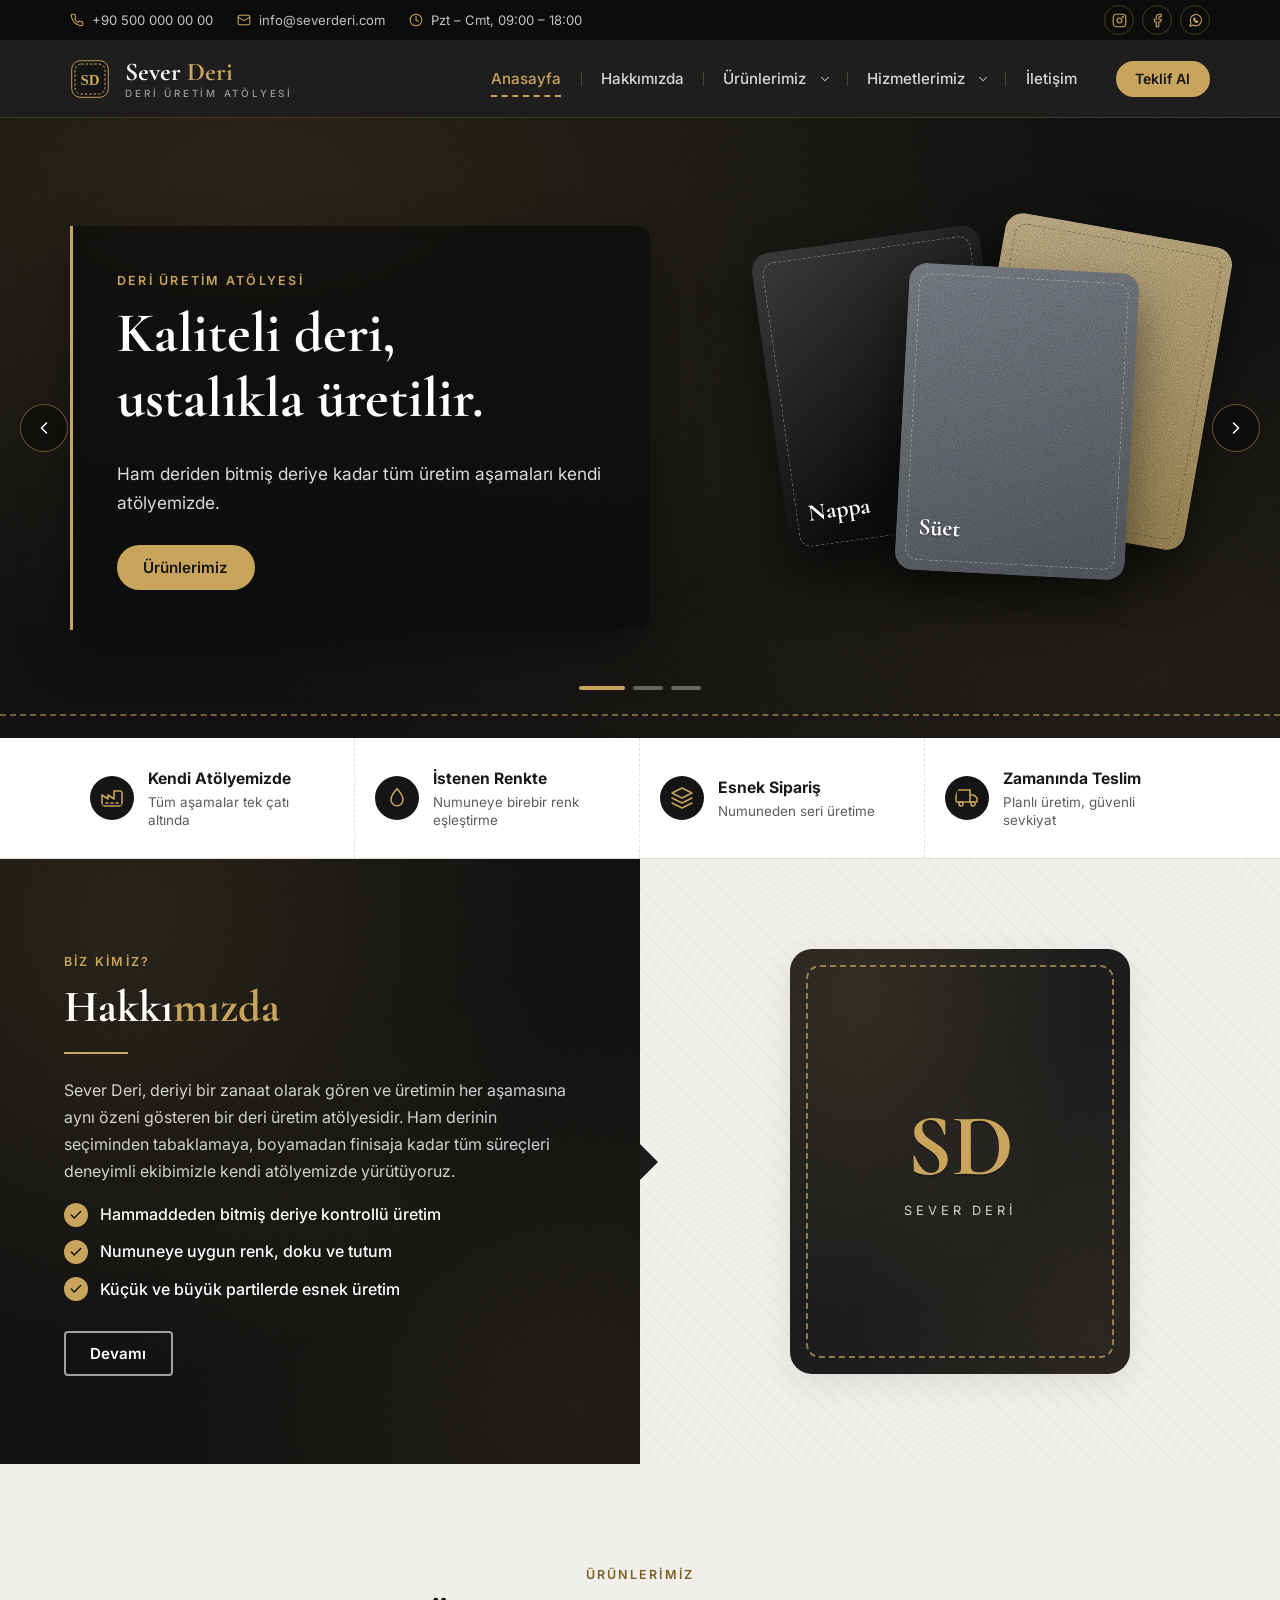
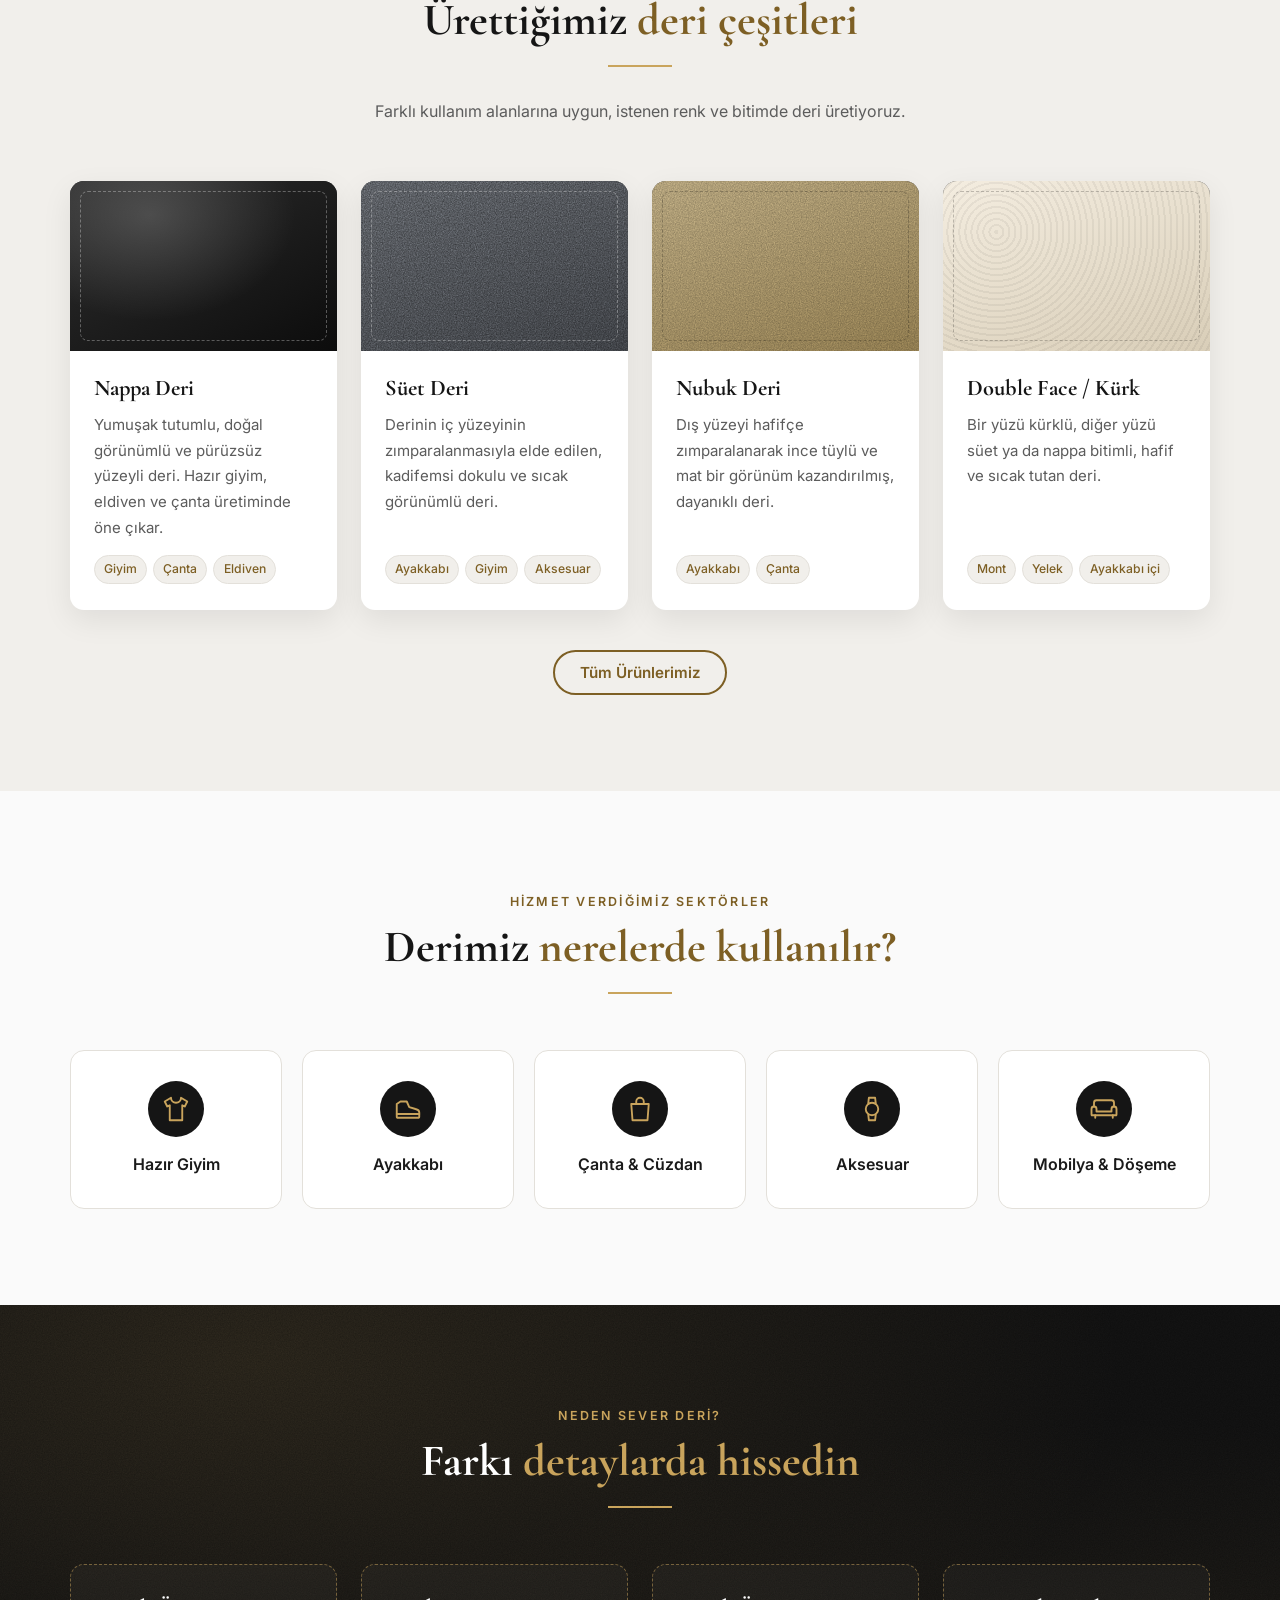
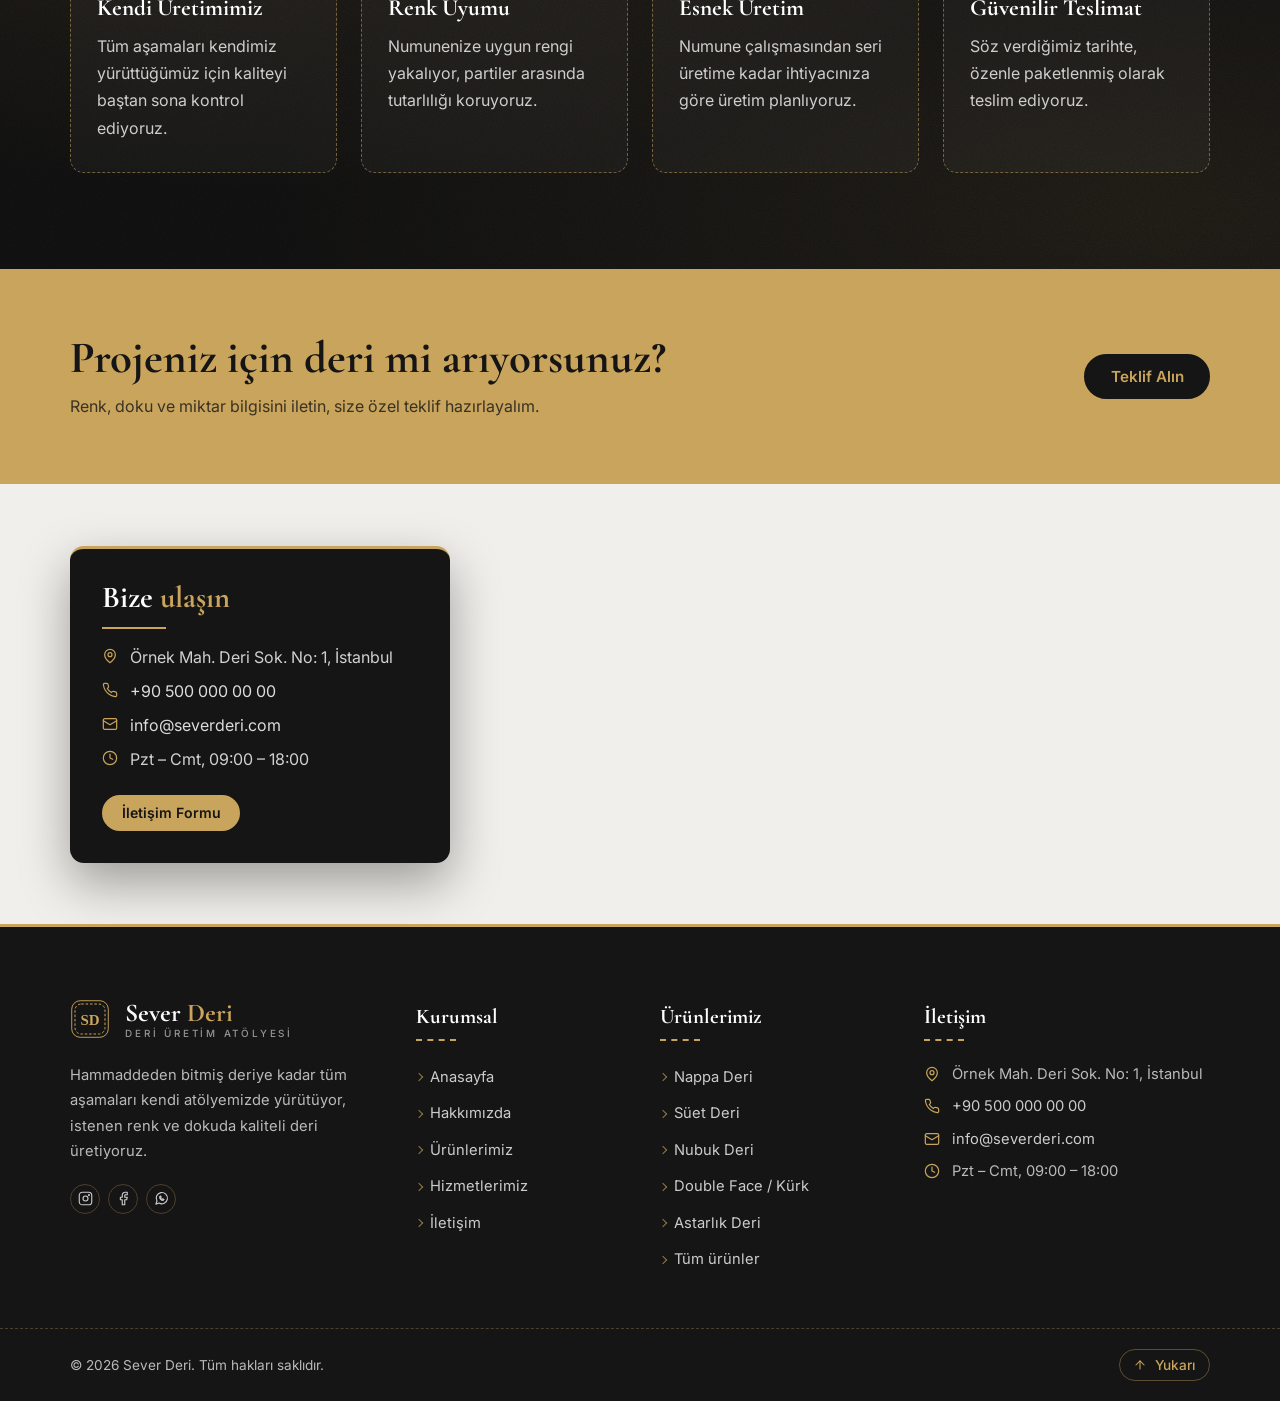
==== commit e3fde599: "Anasayfa tasarımını güncelle: slider, tanıtım bandı, harita - Hero yerine tam genişlikte, otomatik g" ====
--- a/index.html
+++ b/index.html
@@ -13,7 +13,7 @@
   <link rel="preconnect" href="https://fonts.googleapis.com">
   <link rel="preconnect" href="https://fonts.gstatic.com" crossorigin>
   <link href="https://fonts.googleapis.com/css2?family=Cormorant+Garamond:wght@500;600;700&family=Inter:wght@400;500;600&display=swap" rel="stylesheet">
-  <link rel="stylesheet" href="css/style.css?v=3">
+  <link rel="stylesheet" href="css/style.css?v=4">
 </head>
 <body data-page="anasayfa">
 
@@ -96,22 +96,50 @@
   <div class="nav-backdrop" hidden></div>
 
   <main id="main">
-    <section class="hero">
-      <div class="container hero-inner">
-        <div class="hero-text">
-          <p class="eyebrow">Deri Üretim Atölyesi</p>
-          <h1>Kaliteli deri,<br>ustalıkla üretilir.</h1>
-          <p class="lead">Sever Deri; ham deriden bitmiş deriye kadar tüm üretim aşamalarını kendi atölyesinde yürütür. Giyim, ayakkabı, çanta ve döşeme sektörlerine istenen renk, doku ve kalitede deri üretir.</p>
-          <div class="hero-actions">
-            <a href="urunlerimiz.html" class="btn">Ürünlerimiz</a>
-            <a href="iletisim.html" class="btn btn-ghost">Teklif Alın</a>
-          </div>
-        </div>
-        <div class="hero-visual" aria-hidden="true">
-          <div class="hs hs-1"><span>Nappa</span></div>
-          <div class="hs hs-2"><span>Süet</span></div>
-          <div class="hs hs-3"><span>Nubuk</span></div>
-        </div>
+    <section class="slider" aria-roledescription="carousel" aria-label="Öne çıkanlar">
+      <div class="slides">
+        <div class="slide slide-1 is-active" role="group" aria-roledescription="slide" aria-label="1 / 3">
+          <div class="slide-art" aria-hidden="true">
+            <div class="hs hs-1"><span>Nappa</span></div>
+            <div class="hs hs-2"><span>Süet</span></div>
+            <div class="hs hs-3"><span>Nubuk</span></div>
+          </div>
+          <div class="container slide-inner">
+            <div class="caption">
+              <p class="eyebrow">Deri Üretim Atölyesi</p>
+              <h1>Kaliteli deri,<br>ustalıkla üretilir.</h1>
+              <p>Ham deriden bitmiş deriye kadar tüm üretim aşamaları kendi atölyemizde.</p>
+              <a href="urunlerimiz.html" class="btn">Ürünlerimiz</a>
+            </div>
+          </div>
+        </div>
+        <div class="slide slide-2" role="group" aria-roledescription="slide" aria-label="2 / 3">
+          <div class="container slide-inner">
+            <div class="caption">
+              <p class="eyebrow">Renk &amp; Finisaj</p>
+              <h2>İstediğiniz renk,<br>istediğiniz doku.</h2>
+              <p>Numunenize birebir renk eşleştirme; mat, parlak, yağlı ve özel efektli bitimler.</p>
+              <a href="hizmetlerimiz.html" class="btn">Hizmetlerimiz</a>
+            </div>
+          </div>
+        </div>
+        <div class="slide slide-3" role="group" aria-roledescription="slide" aria-label="3 / 3">
+          <div class="container slide-inner">
+            <div class="caption">
+              <p class="eyebrow">Esnek Üretim</p>
+              <h2>Numuneden<br>seri üretime.</h2>
+              <p>Küçük ve büyük partilerde planlı, kontrollü ve zamanında üretim.</p>
+              <a href="iletisim.html" class="btn">Teklif Alın</a>
+            </div>
+          </div>
+        </div>
+      </div>
+      <button class="slider-arrow prev" type="button" aria-label="Önceki slayt"><svg class="icon" viewBox="0 0 24 24" aria-hidden="true"><path d="m6 9 6 6 6-6"/></svg></button>
+      <button class="slider-arrow next" type="button" aria-label="Sonraki slayt"><svg class="icon" viewBox="0 0 24 24" aria-hidden="true"><path d="m6 9 6 6 6-6"/></svg></button>
+      <div class="slider-dots" role="tablist" aria-label="Slayt seç">
+        <button type="button" role="tab" aria-selected="true" aria-label="1. slayt"></button>
+        <button type="button" role="tab" aria-selected="false" aria-label="2. slayt"></button>
+        <button type="button" role="tab" aria-selected="false" aria-label="3. slayt"></button>
       </div>
       <div class="hero-stitch" aria-hidden="true"></div>
     </section>
@@ -125,24 +153,24 @@
       </div>
     </section>
 
-    <section class="section">
-      <div class="container about">
-        <div class="about-visual" aria-hidden="true">
-          <div class="leather-card">
-            <span class="leather-card-mark">SD</span>
-            <span class="leather-card-text">Sever Deri</span>
-          </div>
-        </div>
-        <div class="about-text">
+    <section class="split">
+      <div class="split-text">
+        <div class="split-text-inner">
           <p class="eyebrow">Biz Kimiz?</p>
-          <h2>Deriye emek veren bir atölye</h2>
+          <h2 class="title-line">Hakkı<span class="accent">mızda</span></h2>
           <p>Sever Deri, deriyi bir zanaat olarak gören ve üretimin her aşamasına aynı özeni gösteren bir deri üretim atölyesidir. Ham derinin seçiminden tabaklamaya, boyamadan finisaja kadar tüm süreçleri deneyimli ekibimizle kendi atölyemizde yürütüyoruz.</p>
           <ul class="checklist">
             <li><svg class="icon" viewBox="0 0 24 24" aria-hidden="true"><path d="M20 6 9 17l-5-5"/></svg>Hammaddeden bitmiş deriye kontrollü üretim</li>
             <li><svg class="icon" viewBox="0 0 24 24" aria-hidden="true"><path d="M20 6 9 17l-5-5"/></svg>Numuneye uygun renk, doku ve tutum</li>
             <li><svg class="icon" viewBox="0 0 24 24" aria-hidden="true"><path d="M20 6 9 17l-5-5"/></svg>Küçük ve büyük partilerde esnek üretim</li>
           </ul>
-          <a href="hakkimizda.html" class="link-arrow">Daha fazla bilgi</a>
+          <a href="hakkimizda.html" class="btn btn-line">Devamı</a>
+        </div>
+      </div>
+      <div class="split-visual" aria-hidden="true">
+        <div class="leather-card">
+          <span class="leather-card-mark">SD</span>
+          <span class="leather-card-text">Sever Deri</span>
         </div>
       </div>
     </section>
@@ -151,7 +179,7 @@
       <div class="container">
         <div class="section-head">
           <p class="eyebrow">Ürünlerimiz</p>
-          <h2>Ürettiğimiz deri çeşitleri</h2>
+          <h2 class="title-line">Ürettiğimiz <span class="accent">deri çeşitleri</span></h2>
           <p>Farklı kullanım alanlarına uygun, istenen renk ve bitimde deri üretiyoruz.</p>
         </div>
         <div class="products">
@@ -198,7 +226,7 @@
       <div class="container">
         <div class="section-head">
           <p class="eyebrow">Hizmet Verdiğimiz Sektörler</p>
-          <h2>Derimiz nerelerde kullanılır?</h2>
+          <h2 class="title-line">Derimiz <span class="accent">nerelerde kullanılır?</span></h2>
         </div>
         <ul class="sectors">
           <li><svg class="" viewBox="0 0 24 24" aria-hidden="true"><path d="M8 3 3 6l2 4 2-1v12h10V9l2 1 2-4-5-3a4 4 0 0 1-8 0z"/></svg><span>Hazır Giyim</span></li>
@@ -214,7 +242,7 @@
       <div class="container">
         <div class="section-head">
           <p class="eyebrow">Neden Sever Deri?</p>
-          <h2>Farkı detaylarda hissedin</h2>
+          <h2 class="title-line">Farkı <span class="accent">detaylarda hissedin</span></h2>
         </div>
         <div class="features">
           <div class="feature">
@@ -244,6 +272,26 @@
           <p>Renk, doku ve miktar bilgisini iletin, size özel teklif hazırlayalım.</p>
         </div>
         <a href="iletisim.html" class="btn">Teklif Alın</a>
+      </div>
+    </section>
+
+    <section class="map-band" aria-label="Konum">
+      <iframe
+        title="Sever Deri konum haritası"
+        src="https://www.google.com/maps?q=Istanbul&amp;output=embed"
+        loading="lazy"
+        referrerpolicy="no-referrer-when-downgrade"></iframe>
+      <div class="container map-band-inner">
+        <div class="map-card">
+          <h2 class="title-line">Bize <span class="accent">ulaşın</span></h2>
+          <ul class="footer-contact">
+            <li><svg class="icon" viewBox="0 0 24 24" aria-hidden="true"><path d="M20 10c0 6-8 12-8 12S4 16 4 10a8 8 0 0 1 16 0z"/><circle cx="12" cy="10" r="3"/></svg><span>Örnek Mah. Deri Sok. No: 1, İstanbul</span></li>
+            <li><svg class="icon" viewBox="0 0 24 24" aria-hidden="true"><path d="M22 16.9v3a2 2 0 0 1-2.2 2 19.8 19.8 0 0 1-8.6-3.1 19.5 19.5 0 0 1-6-6A19.8 19.8 0 0 1 2.1 4.2 2 2 0 0 1 4.1 2h3a2 2 0 0 1 2 1.7c.1.9.4 1.8.7 2.7a2 2 0 0 1-.5 2.1L8 9.8a16 16 0 0 0 6 6l1.3-1.3a2 2 0 0 1 2.1-.4c.9.3 1.8.6 2.7.7a2 2 0 0 1 1.7 2z"/></svg><a href="tel:+905000000000">+90 500 000 00 00</a></li>
+            <li><svg class="icon" viewBox="0 0 24 24" aria-hidden="true"><rect x="2" y="4" width="20" height="16" rx="2"/><path d="m22 7-10 6L2 7"/></svg><a href="mailto:info@severderi.com">info@severderi.com</a></li>
+            <li><svg class="icon" viewBox="0 0 24 24" aria-hidden="true"><circle cx="12" cy="12" r="10"/><path d="M12 6v6l4 2"/></svg><span>Pzt – Cmt, 09:00 – 18:00</span></li>
+          </ul>
+          <a href="iletisim.html" class="btn btn-small">İletişim Formu</a>
+        </div>
       </div>
     </section>
   </main>
@@ -301,6 +349,6 @@
     </div>
   </footer>
 
-  <script src="js/main.js?v=3"></script>
+  <script src="js/main.js?v=4"></script>
 </body>
 </html>
--- a/css/style.css
+++ b/css/style.css
@@ -114,6 +114,9 @@
 .btn-outline { background: transparent; border-color: var(--gold-deep); color: var(--gold-deep); }
 .btn-outline:hover { background: var(--gold); border-color: var(--gold); color: var(--dark); }
 
+.btn-line { background: transparent; border-color: rgba(255,255,255,.6); color: var(--white); border-radius: 4px; }
+.btn-line:hover { background: var(--gold); border-color: var(--gold); color: var(--dark); }
+
 .link-arrow { font-weight: 600; }
 .link-arrow::after { content: " →"; transition: margin .2s; }
 .link-arrow:hover::after { margin-left: 4px; }
@@ -209,6 +212,13 @@
 .site-nav { margin-left: auto; }
 .nav-list { display: flex; align-items: center; gap: 4px; list-style: none; margin: 0; padding: 0; }
 .nav-list > li { position: relative; display: flex; align-items: center; }
+.nav-list > li + li::before {
+  content: "";
+  width: 1px;
+  height: 14px;
+  margin-right: 4px;
+  background: rgba(201, 164, 92, .3);
+}
 .nav-list > li > a {
   position: relative;
   display: block;
@@ -320,6 +330,8 @@
 .hero,
 .page-hero,
 .section-dark,
+.slide,
+.split-text,
 .leather-card {
   background-color: var(--dark);
   background-image:
@@ -416,6 +428,202 @@
   border-bottom: 2px dashed rgba(201, 164, 92, .55);
 }
 
+/* ---------- Anasayfa slider ---------- */
+.slider {
+  position: relative;
+  height: 620px;
+  overflow: hidden;
+  background: var(--dark);
+  color: var(--bg);
+}
+.slides { position: absolute; inset: 0; }
+.slide {
+  position: absolute;
+  inset: 0;
+  display: flex;
+  align-items: center;
+  opacity: 0;
+  visibility: hidden;
+  transition: opacity .9s ease, visibility .9s;
+}
+.slide.is-active { opacity: 1; visibility: visible; }
+.slide-inner { position: relative; z-index: 2; width: 100%; }
+
+.slide-2 {
+  background-image:
+    linear-gradient(90deg, rgba(10,10,10,.94) 0%, rgba(10,10,10,.7) 45%, rgba(10,10,10,.15) 100%),
+    var(--noise),
+    linear-gradient(120deg, #6d5424, #d9bf82 35%, #9c7b3c 55%, #e6cf98 75%, #7a5e28);
+}
+.slide-3 {
+  background-image:
+    linear-gradient(90deg, rgba(10,10,10,.92) 0%, rgba(10,10,10,.6) 50%, rgba(10,10,10,.2) 100%),
+    var(--noise), var(--noise),
+    linear-gradient(160deg, #6a6e76, #2b2d31);
+}
+.slide-2::after,
+.slide-3::after {
+  content: "";
+  position: absolute;
+  top: 70px; bottom: 90px;
+  right: 6%;
+  width: 34%;
+  border: 2px dashed rgba(255, 255, 255, .35);
+  border-radius: 24px;
+}
+
+.slide-art {
+  position: absolute;
+  top: 50%;
+  right: max(4%, calc((100% - 1180px) / 2 + 20px));
+  width: 440px;
+  height: 400px;
+  transform: translateY(-50%);
+}
+
+.caption {
+  max-width: 580px;
+  padding: 40px 44px;
+  background: rgba(12, 12, 12, .72);
+  backdrop-filter: blur(6px);
+  border-left: 3px solid var(--gold);
+  border-radius: 0 var(--radius) var(--radius) 0;
+  box-shadow: 0 20px 50px rgba(0, 0, 0, .35);
+}
+.caption .eyebrow { color: var(--gold); }
+.caption h1,
+.caption h2 { color: var(--white); font-size: clamp(2.1rem, 4.4vw, 3.6rem); }
+.caption p:not(.eyebrow) { color: rgba(255, 255, 255, .85); font-size: 1.08rem; margin-bottom: 1.6em; }
+.slide.is-active .caption { animation: caption-in .9s ease both; }
+@keyframes caption-in {
+  from { opacity: 0; transform: translateY(24px); }
+  to   { opacity: 1; transform: none; }
+}
+
+.slider-arrow {
+  position: absolute;
+  top: 50%;
+  z-index: 3;
+  display: grid;
+  place-items: center;
+  width: 48px; height: 48px;
+  margin-top: -24px;
+  padding: 0;
+  color: var(--white);
+  background: rgba(0, 0, 0, .35);
+  border: 1px solid rgba(201, 164, 92, .45);
+  border-radius: 50%;
+  cursor: pointer;
+  transition: background .2s, color .2s;
+}
+.slider-arrow:hover { background: var(--gold); color: var(--dark); }
+.slider-arrow .icon { width: 20px; height: 20px; }
+.slider-arrow.prev { left: 20px; }
+.slider-arrow.prev .icon { transform: rotate(90deg); }
+.slider-arrow.next { right: 20px; }
+.slider-arrow.next .icon { transform: rotate(-90deg); }
+
+.slider-dots {
+  position: absolute;
+  left: 50%;
+  bottom: 48px;
+  z-index: 3;
+  display: flex;
+  gap: 8px;
+  transform: translateX(-50%);
+}
+.slider-dots button {
+  width: 30px; height: 4px;
+  padding: 0;
+  background: rgba(255, 255, 255, .35);
+  border: 0;
+  border-radius: 2px;
+  cursor: pointer;
+  transition: background .2s, width .2s;
+}
+.slider-dots button[aria-selected="true"] { width: 46px; background: var(--gold); }
+.slider-dots button::before { /* dokunma alanını büyüt */
+  content: "";
+  display: block;
+  margin: -12px 0;
+  height: 28px;
+}
+
+/* ---------- İki parçalı tanıtım bandı ---------- */
+.split {
+  display: grid;
+  grid-template-columns: 1fr 1fr;
+  min-height: 520px;
+}
+.split-text {
+  position: relative;
+  display: flex;
+  align-items: center;
+  justify-content: flex-end;
+  padding: 88px 64px;
+  color: rgba(255, 255, 255, .8);
+}
+.split-text::after { /* sağdaki görsele doğru ok */
+  content: "";
+  position: absolute;
+  top: 50%;
+  right: -18px;
+  z-index: 2;
+  margin-top: -18px;
+  border: 18px solid transparent;
+  border-right: 0;
+  border-left-color: #1a1a1a;
+}
+.split-text-inner { max-width: 520px; }
+.split-text .eyebrow { color: var(--gold); }
+.split-text h2 { color: var(--white); }
+.split-text .checklist li { color: var(--white); }
+.split-visual {
+  display: grid;
+  place-items: center;
+  padding: 56px 40px;
+  background:
+    repeating-linear-gradient(45deg, rgba(0,0,0,.025) 0 2px, transparent 2px 14px),
+    var(--bg-2);
+}
+.split-visual .leather-card { width: 100%; max-width: 340px; }
+
+/* ---------- Anasayfa harita bandı ---------- */
+.map-band {
+  position: relative;
+  height: 440px;
+  background: var(--bg-2);
+}
+.map-band iframe {
+  position: absolute;
+  inset: 0;
+  width: 100%;
+  height: 100%;
+  border: 0;
+  filter: grayscale(.85) contrast(1.05);
+}
+.map-band-inner {
+  position: relative;
+  height: 100%;
+  display: flex;
+  align-items: center;
+  pointer-events: none;
+}
+.map-card {
+  pointer-events: auto;
+  width: min(380px, 100%);
+  padding: 32px;
+  background: var(--dark);
+  color: rgba(255, 255, 255, .8);
+  border-top: 3px solid var(--gold);
+  border-radius: var(--radius);
+  box-shadow: 0 20px 50px rgba(0, 0, 0, .35);
+}
+.map-card h2 { color: var(--white); font-size: 1.9rem; }
+.map-card .footer-contact { margin-bottom: 24px; }
+.map-card a:not(.btn) { color: rgba(255, 255, 255, .85); }
+.map-card a:not(.btn):hover { color: var(--gold); }
+
 /* ---------- Alt sayfa başlığı ---------- */
 .page-hero {
   position: relative;
@@ -436,6 +644,21 @@
 .section-dark .eyebrow { color: var(--gold); }
 
 .section-head { text-align: center; max-width: 680px; margin: 0 auto 56px; }
+
+.accent { color: var(--gold-deep); }
+.section-dark .accent,
+.split-text .accent,
+.map-card .accent { color: var(--gold); }
+.title-line { position: relative; padding-bottom: .45em; }
+.title-line::after {
+  content: "";
+  position: absolute;
+  left: 0; bottom: 0;
+  width: 64px;
+  border-bottom: 2px solid var(--gold);
+}
+.section-head .title-line::after { left: 50%; transform: translateX(-50%); }
+.section-head .title-line { margin-bottom: .7em; }
 .section-head p:last-child { color: var(--muted); }
 
 /* ---------- Hakkımızda ---------- */
@@ -901,6 +1124,13 @@
   .steps:has(> li:nth-child(6)),
   .features { grid-template-columns: repeat(2, 1fr); }
   .hero-inner { grid-template-columns: 1fr; }
+  .nav-list > li + li::before { display: none; }
+  .slider { height: 560px; }
+  .slide-art { opacity: .35; right: -60px; }
+  .split { grid-template-columns: 1fr; }
+  .split-text { justify-content: flex-start; padding: 72px 20px; }
+  .split-text::after { top: auto; bottom: -18px; right: auto; left: 50%; margin: 0 0 0 -18px; border: 18px solid transparent; border-bottom: 0; border-top-color: #1a1a1a; }
+  .split-visual { padding: 56px 20px; }
   .hero-visual { height: 300px; max-width: 480px; }
   .hs { width: 170px; }
   .about,
@@ -998,6 +1228,17 @@
   .map { aspect-ratio: 4 / 3; }
   .map-section { padding-bottom: 72px; }
   .mv { grid-template-columns: 1fr; }
+  .slider { height: 600px; }
+  .slide { align-items: flex-end; padding-bottom: 96px; }
+  .slide-art { display: none; }
+  .slide-2::after, .slide-3::after { display: none; }
+  .caption { padding: 28px 24px; border-radius: 0 12px 12px 0; }
+  .caption p:not(.eyebrow) { font-size: 1rem; }
+  .slider-arrow { display: none; }
+  .map-band { height: auto; display: flex; flex-direction: column-reverse; }
+  .map-band iframe { position: static; height: 300px; }
+  .map-band-inner { padding: 0; }
+  .map-card { width: 100%; border-radius: 0; box-shadow: none; }
   .cta-inner { flex-direction: column; align-items: flex-start; }
 }
 
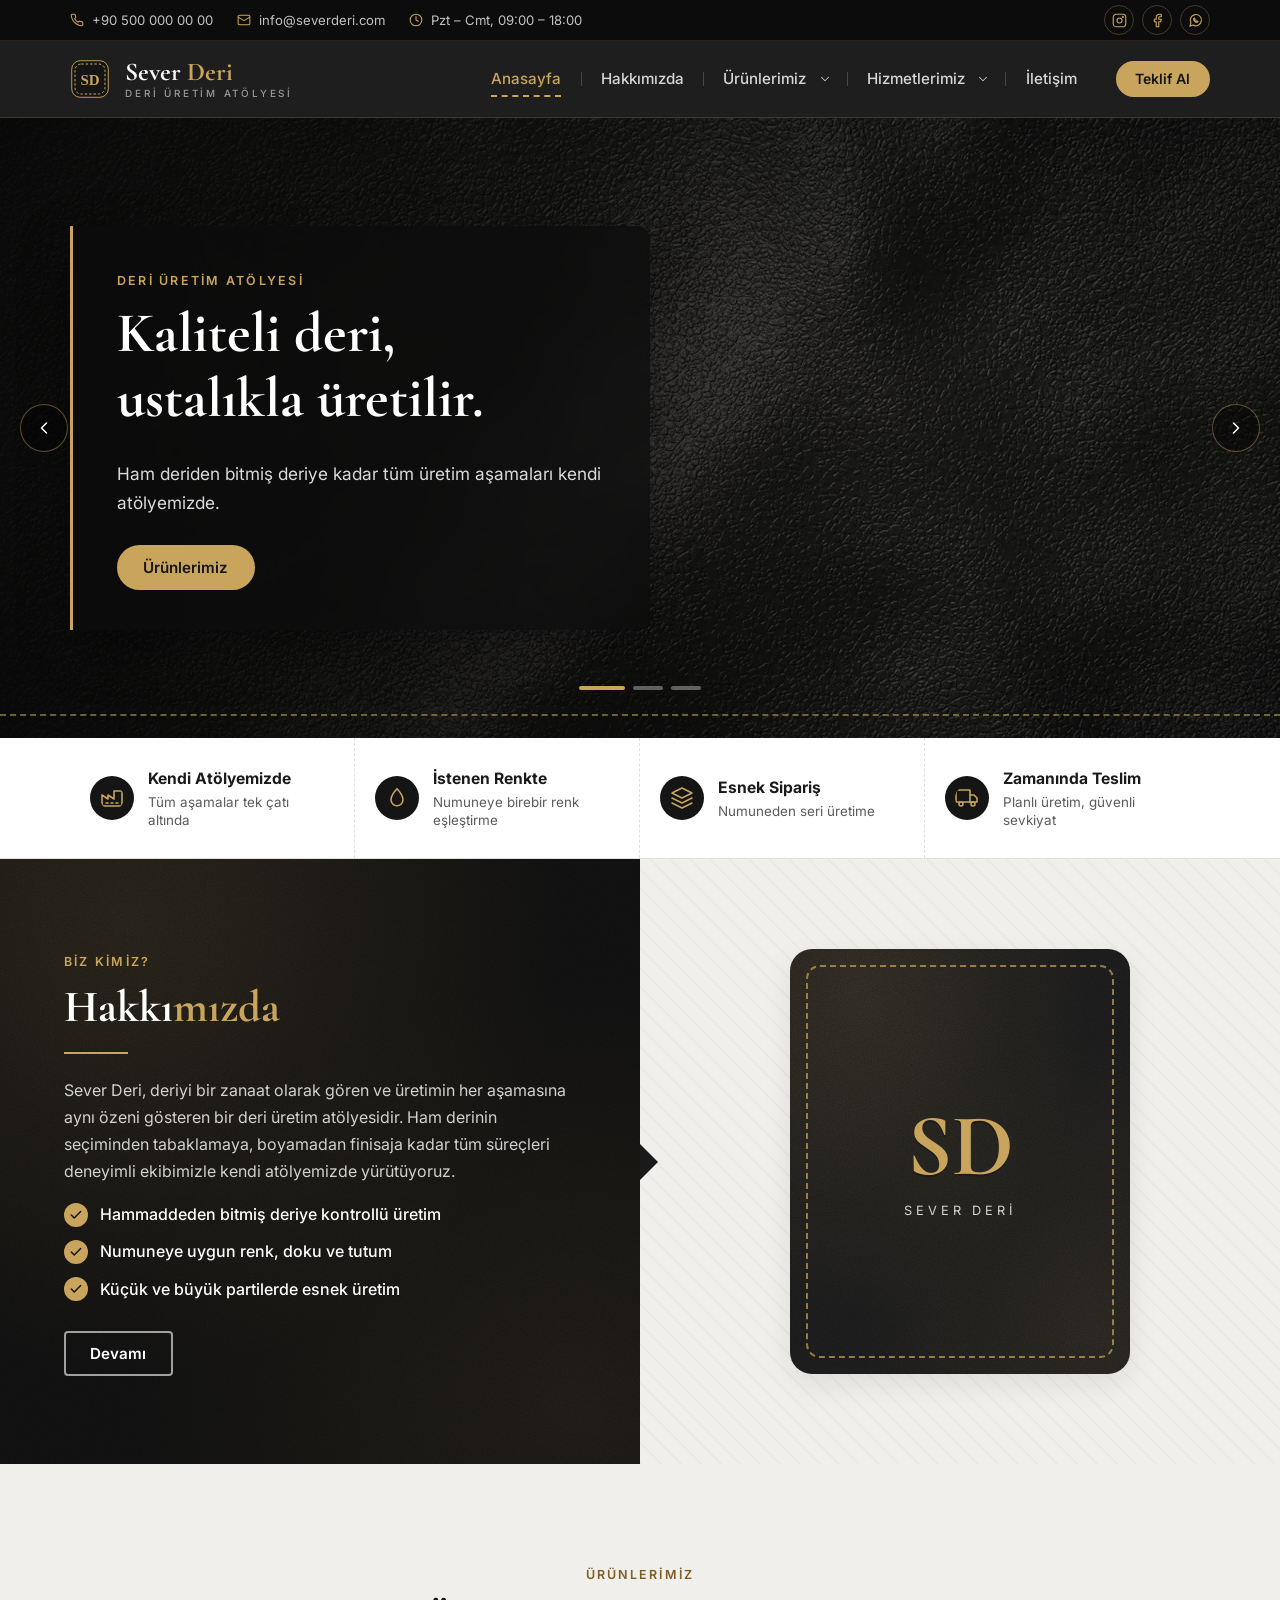
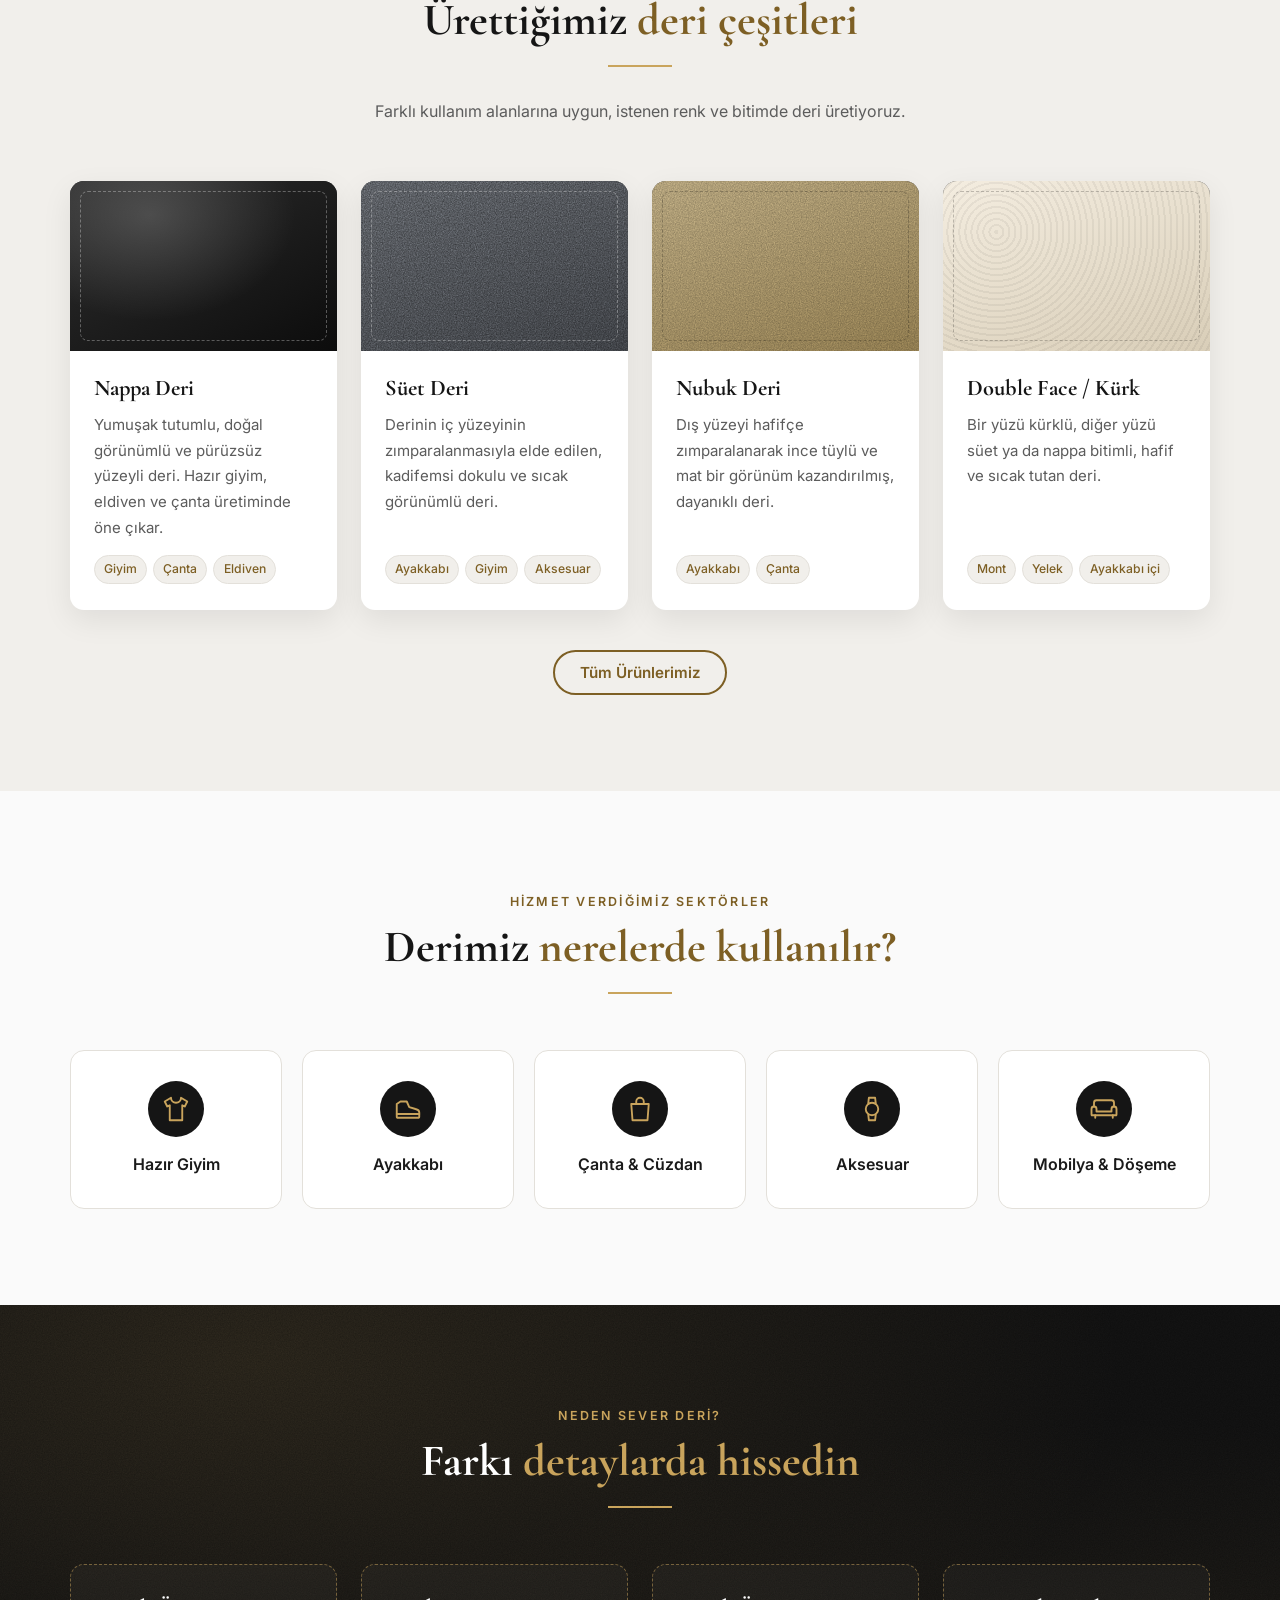
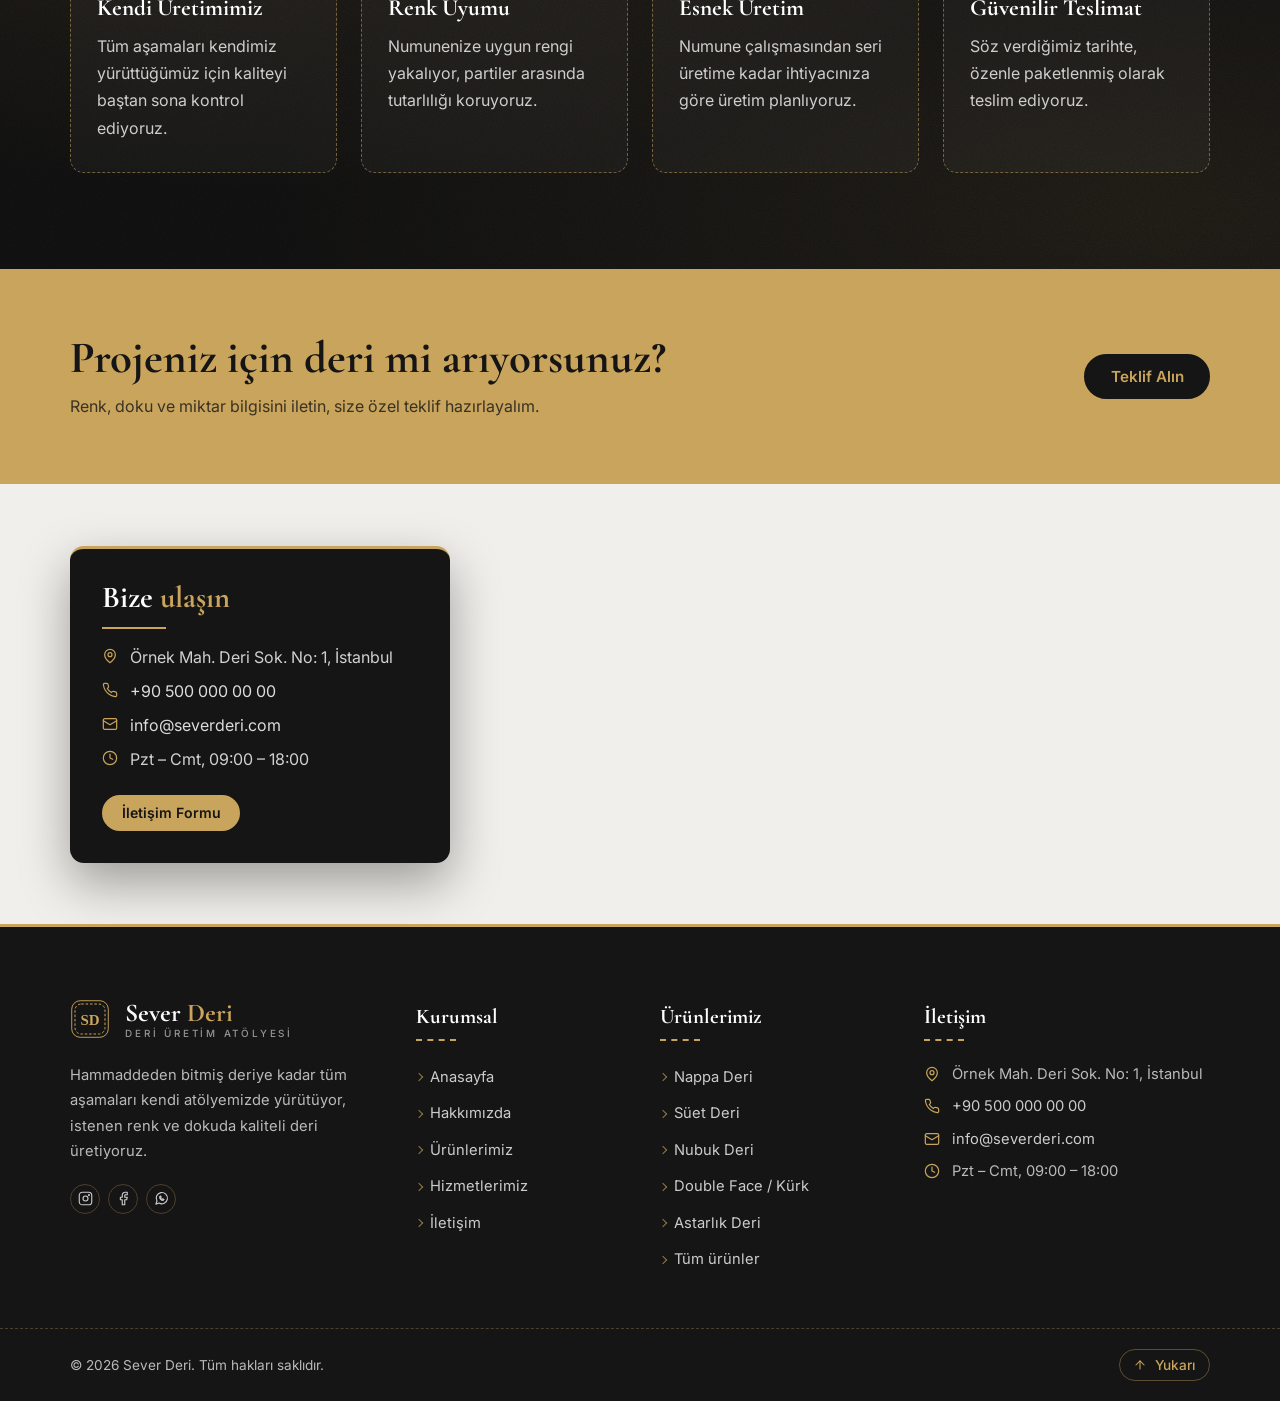
==== commit 2c8a3cd1: "Slider'a deri görselleri ekle - Üç slayt için deri dokusu görselleri: siyah nappa, altın tonlu deri " ====
--- a/index.html
+++ b/index.html
@@ -13,7 +13,7 @@
   <link rel="preconnect" href="https://fonts.googleapis.com">
   <link rel="preconnect" href="https://fonts.gstatic.com" crossorigin>
   <link href="https://fonts.googleapis.com/css2?family=Cormorant+Garamond:wght@500;600;700&family=Inter:wght@400;500;600&display=swap" rel="stylesheet">
-  <link rel="stylesheet" href="css/style.css?v=4">
+  <link rel="stylesheet" href="css/style.css?v=5">
 </head>
 <body data-page="anasayfa">
 
@@ -99,11 +99,6 @@
     <section class="slider" aria-roledescription="carousel" aria-label="Öne çıkanlar">
       <div class="slides">
         <div class="slide slide-1 is-active" role="group" aria-roledescription="slide" aria-label="1 / 3">
-          <div class="slide-art" aria-hidden="true">
-            <div class="hs hs-1"><span>Nappa</span></div>
-            <div class="hs hs-2"><span>Süet</span></div>
-            <div class="hs hs-3"><span>Nubuk</span></div>
-          </div>
           <div class="container slide-inner">
             <div class="caption">
               <p class="eyebrow">Deri Üretim Atölyesi</p>
@@ -349,6 +344,6 @@
     </div>
   </footer>
 
-  <script src="js/main.js?v=4"></script>
+  <script src="js/main.js?v=5"></script>
 </body>
 </html>
--- a/css/style.css
+++ b/css/style.css
@@ -449,36 +449,27 @@
 .slide.is-active { opacity: 1; visibility: visible; }
 .slide-inner { position: relative; z-index: 2; width: 100%; }
 
-.slide-2 {
-  background-image:
-    linear-gradient(90deg, rgba(10,10,10,.94) 0%, rgba(10,10,10,.7) 45%, rgba(10,10,10,.15) 100%),
-    var(--noise),
-    linear-gradient(120deg, #6d5424, #d9bf82 35%, #9c7b3c 55%, #e6cf98 75%, #7a5e28);
-}
-.slide-3 {
-  background-image:
-    linear-gradient(90deg, rgba(10,10,10,.92) 0%, rgba(10,10,10,.6) 50%, rgba(10,10,10,.2) 100%),
-    var(--noise), var(--noise),
-    linear-gradient(160deg, #6a6e76, #2b2d31);
-}
-.slide-2::after,
-.slide-3::after {
+/* Deri görselleri: ::before görsel (yavaş yakınlaşma), ::after okunabilirlik katmanı */
+.slide-1 { --slide-img: url("../assets/img/slide-1.webp"); }
+.slide-2 { --slide-img: url("../assets/img/slide-2.webp"); }
+.slide-3 { --slide-img: url("../assets/img/slide-3.webp"); }
+.slide::before,
+.slide::after {
   content: "";
   position: absolute;
-  top: 70px; bottom: 90px;
-  right: 6%;
-  width: 34%;
-  border: 2px dashed rgba(255, 255, 255, .35);
-  border-radius: 24px;
-}
-
-.slide-art {
-  position: absolute;
-  top: 50%;
-  right: max(4%, calc((100% - 1180px) / 2 + 20px));
-  width: 440px;
-  height: 400px;
-  transform: translateY(-50%);
+  inset: 0;
+}
+.slide::before {
+  background: var(--slide-img) center / cover no-repeat;
+  transform: scale(1.08);
+  transition: transform 7s ease-out;
+}
+.slide.is-active::before { transform: scale(1); }
+.slide::after {
+  background: linear-gradient(90deg, rgba(8, 8, 8, .82) 0%, rgba(8, 8, 8, .5) 40%, rgba(8, 8, 8, .05) 75%);
+}
+.slide-2::after {
+  background: linear-gradient(90deg, rgba(8, 8, 8, .9) 0%, rgba(8, 8, 8, .6) 42%, rgba(8, 8, 8, .08) 78%);
 }
 
 .caption {
@@ -1106,6 +1097,7 @@
 
 @media (prefers-reduced-motion: reduce) {
   html { scroll-behavior: auto; }
+  .slide::before { transform: none; transition: none; }
   .reveal { opacity: 1; transform: none; transition: none; }
 }
 
@@ -1126,7 +1118,6 @@
   .hero-inner { grid-template-columns: 1fr; }
   .nav-list > li + li::before { display: none; }
   .slider { height: 560px; }
-  .slide-art { opacity: .35; right: -60px; }
   .split { grid-template-columns: 1fr; }
   .split-text { justify-content: flex-start; padding: 72px 20px; }
   .split-text::after { top: auto; bottom: -18px; right: auto; left: 50%; margin: 0 0 0 -18px; border: 18px solid transparent; border-bottom: 0; border-top-color: #1a1a1a; }
@@ -1230,8 +1221,8 @@
   .mv { grid-template-columns: 1fr; }
   .slider { height: 600px; }
   .slide { align-items: flex-end; padding-bottom: 96px; }
-  .slide-art { display: none; }
-  .slide-2::after, .slide-3::after { display: none; }
+  .slide::before { background-position: 70% center; }
+  .slide::after { background: linear-gradient(0deg, rgba(8, 8, 8, .85) 0%, rgba(8, 8, 8, .35) 60%, rgba(8, 8, 8, .15) 100%); }
   .caption { padding: 28px 24px; border-radius: 0 12px 12px 0; }
   .caption p:not(.eyebrow) { font-size: 1rem; }
   .slider-arrow { display: none; }
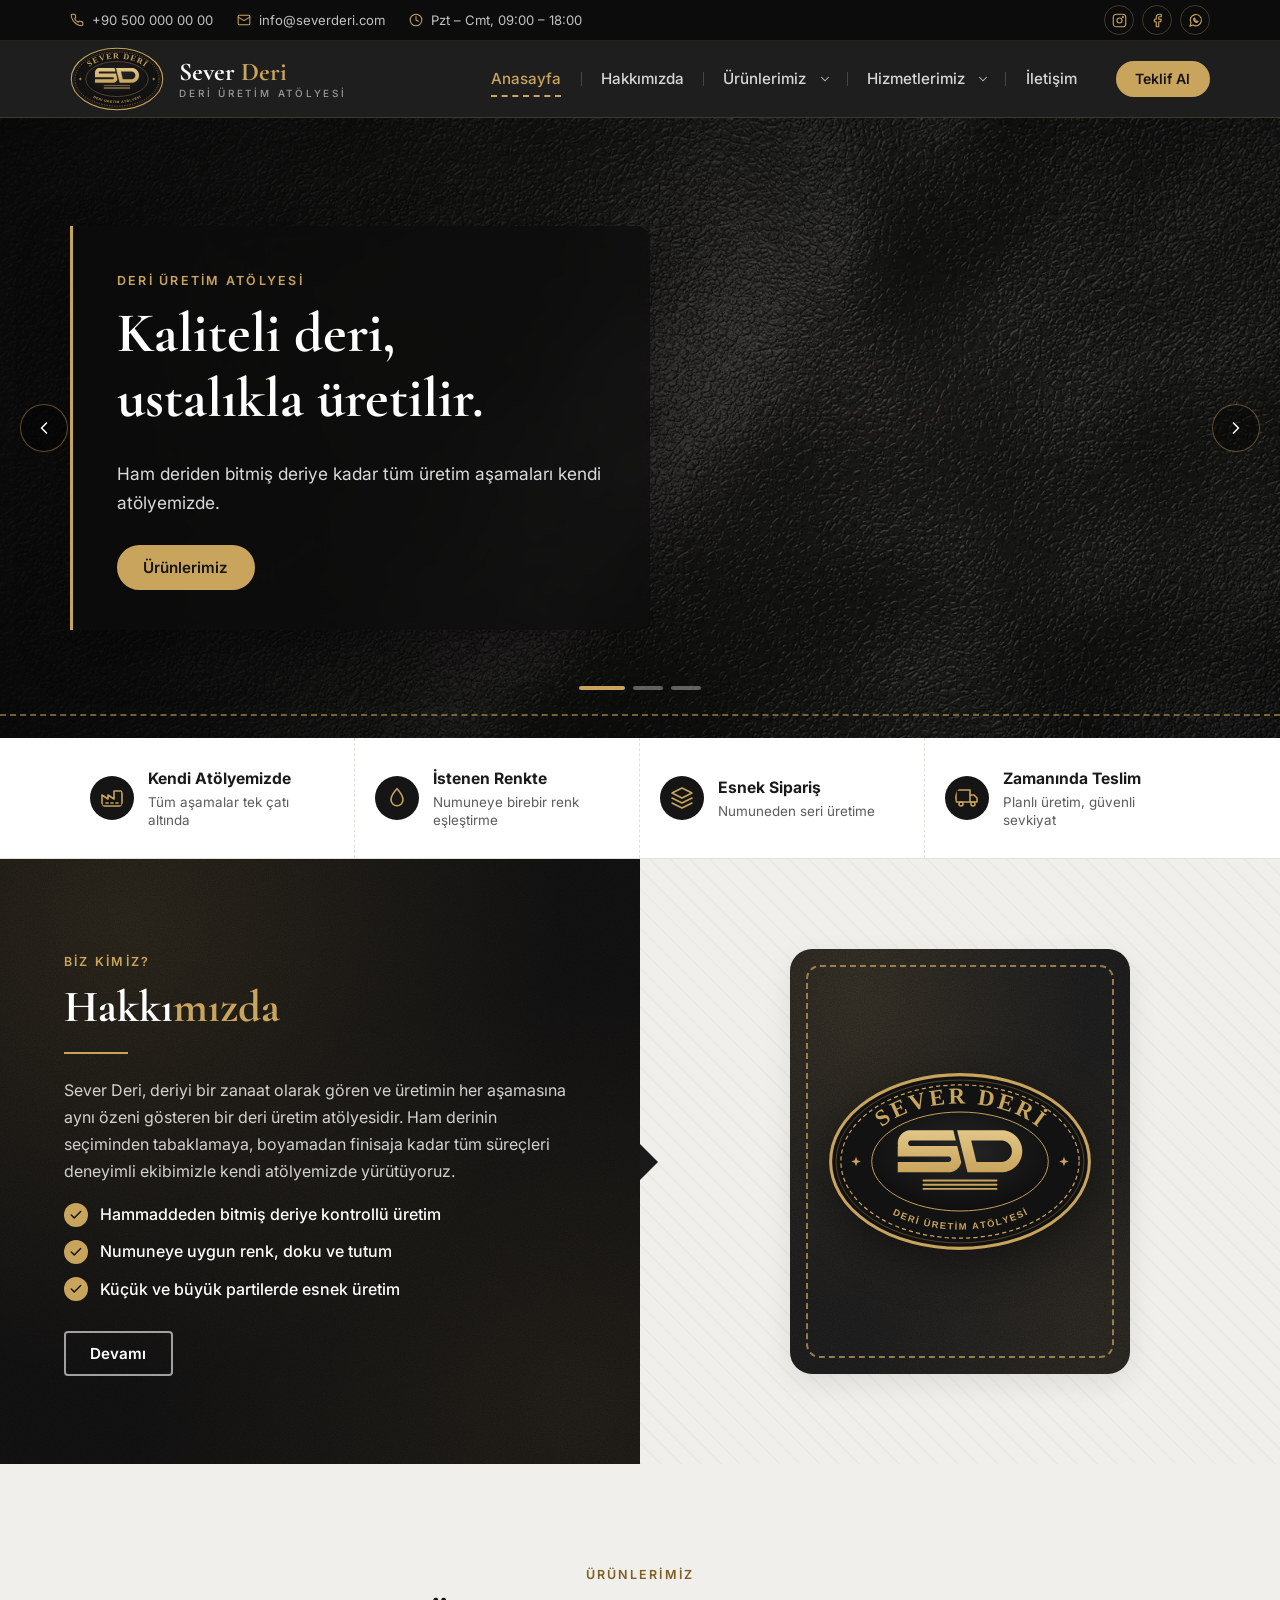
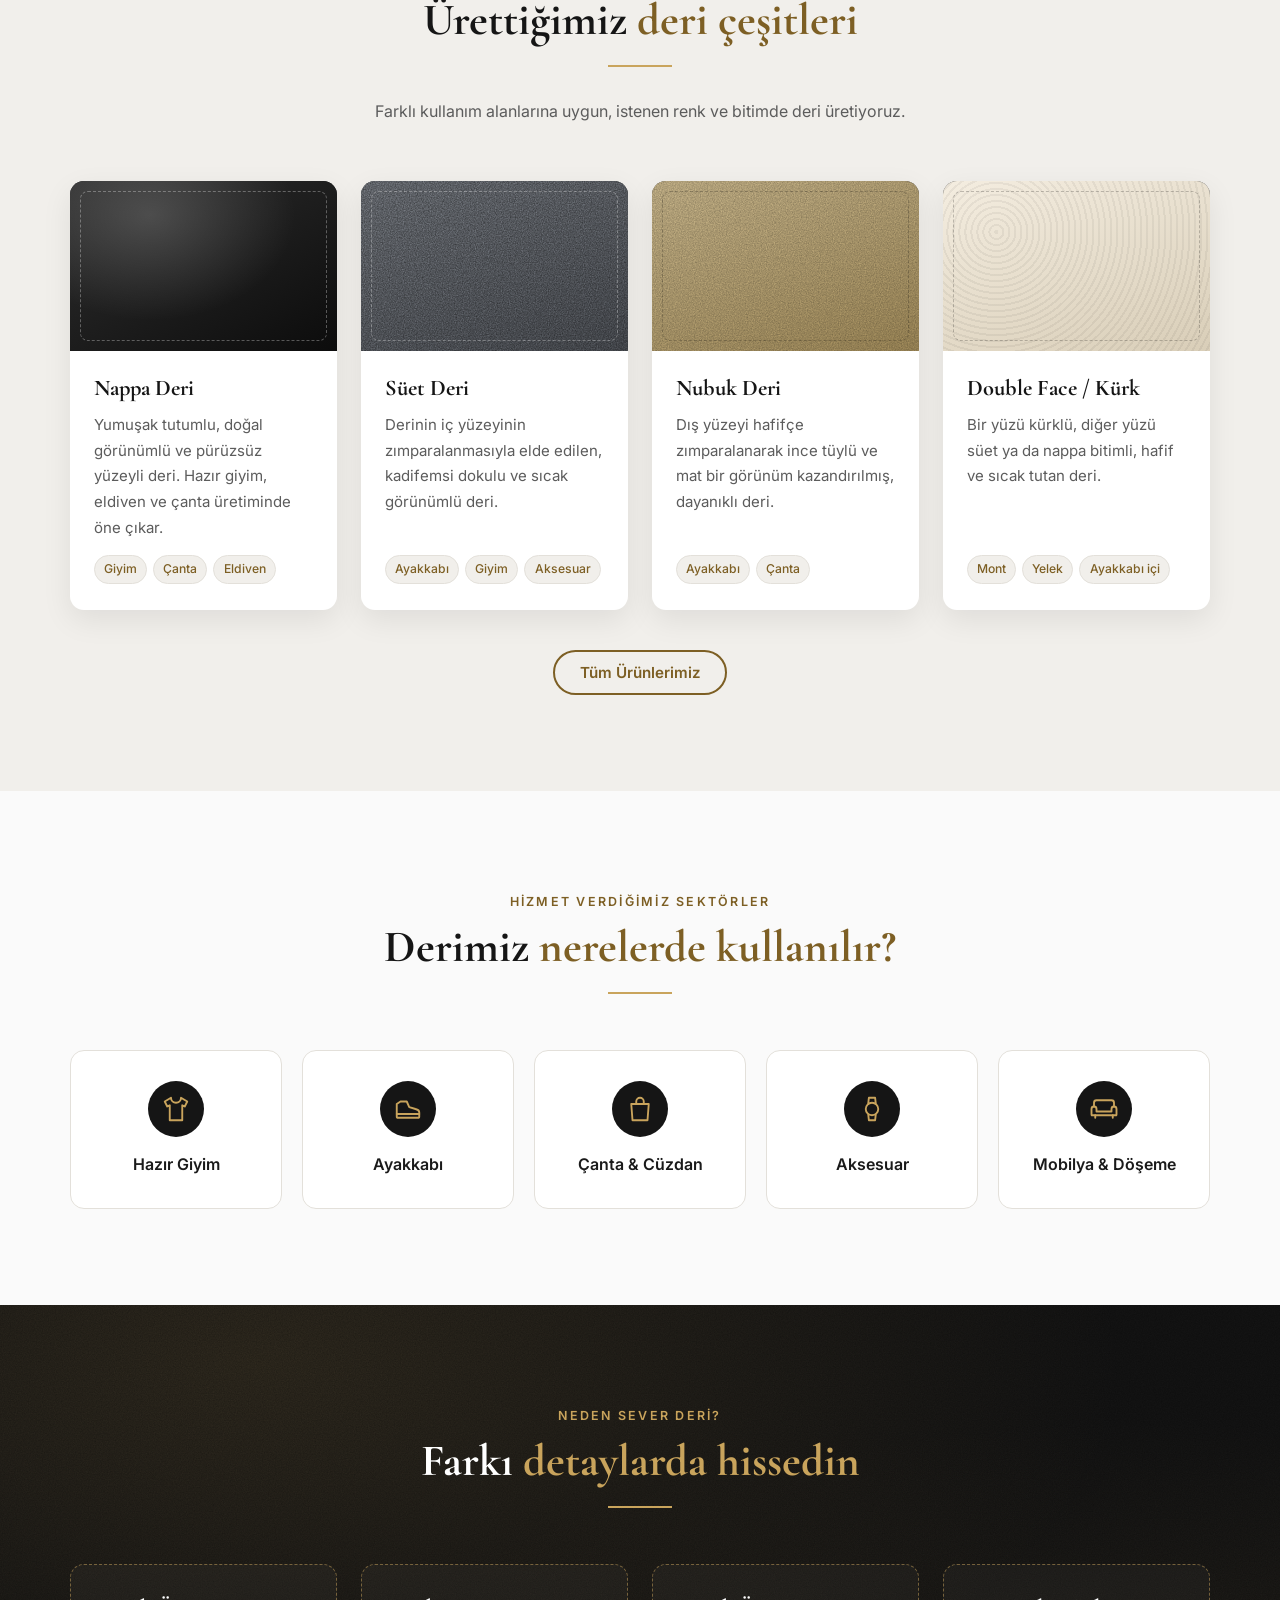
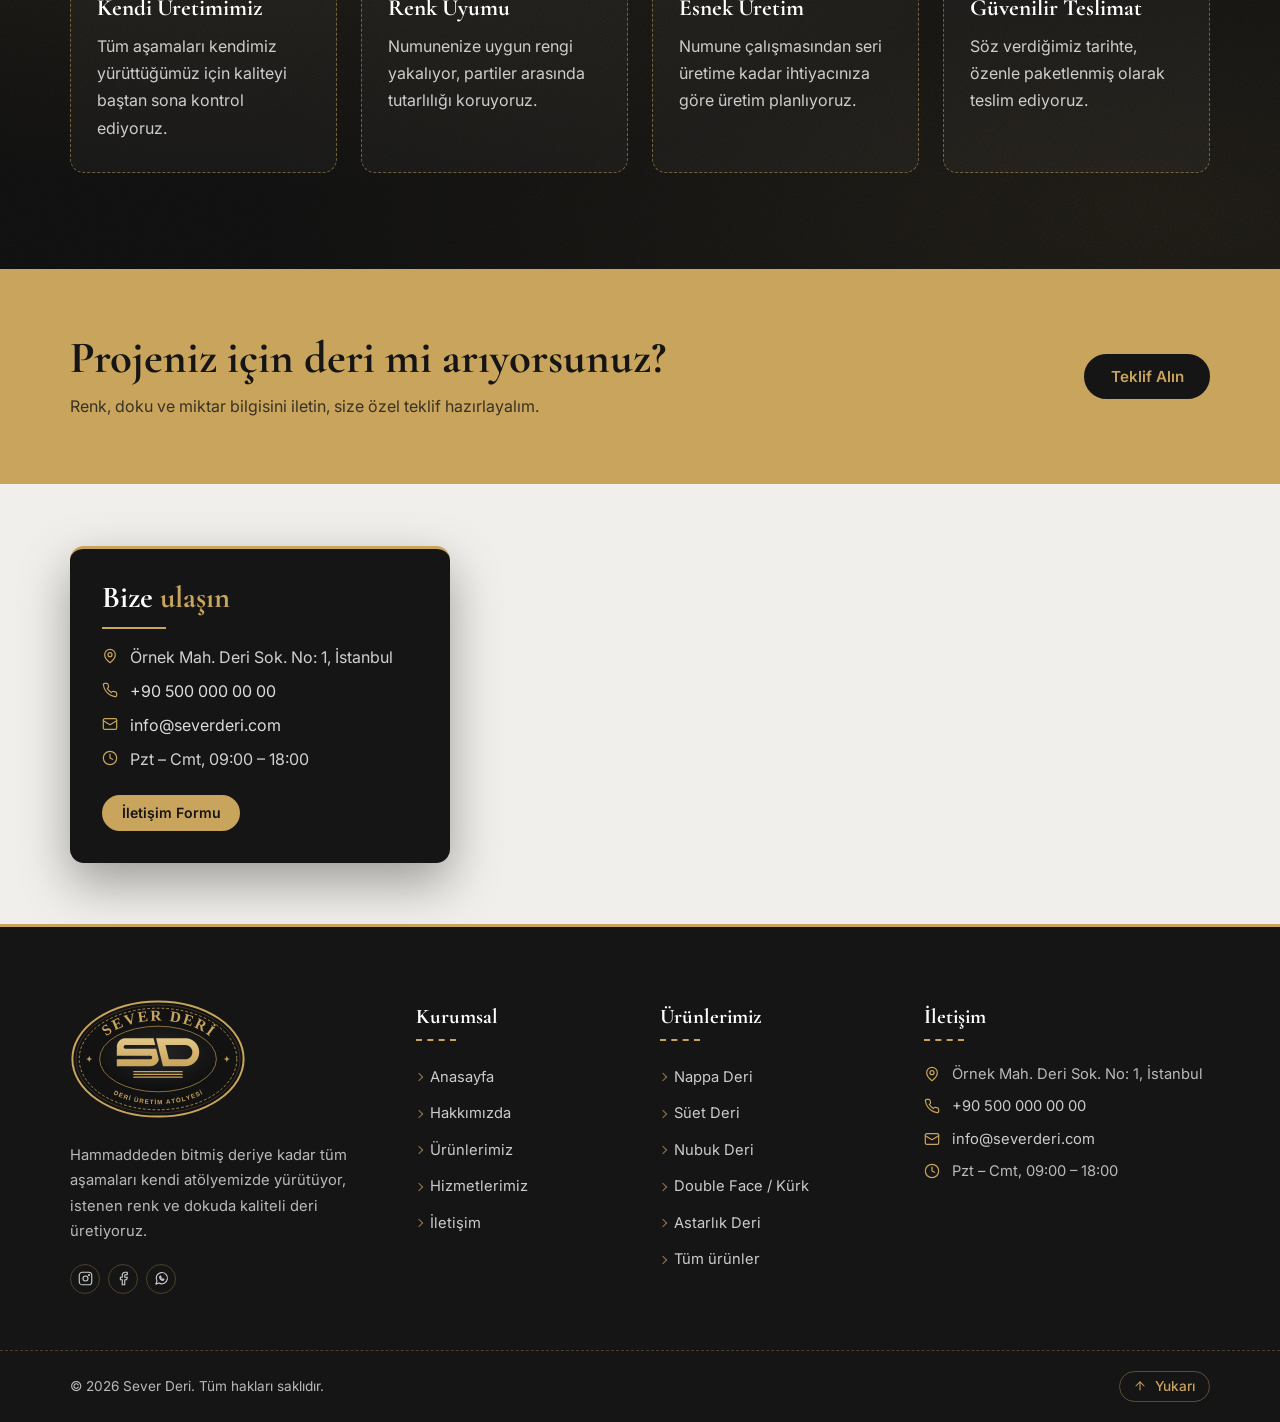
==== commit de461819: "Yeni logo: SD monogramlı oval rozet - Eski SD monogramı vektör olarak yeniden çizildi, oval rozet fo" ====
--- a/index.html
+++ b/index.html
@@ -13,7 +13,7 @@
   <link rel="preconnect" href="https://fonts.googleapis.com">
   <link rel="preconnect" href="https://fonts.gstatic.com" crossorigin>
   <link href="https://fonts.googleapis.com/css2?family=Cormorant+Garamond:wght@500;600;700&family=Inter:wght@400;500;600&display=swap" rel="stylesheet">
-  <link rel="stylesheet" href="css/style.css?v=5">
+  <link rel="stylesheet" href="css/style.css?v=6">
 </head>
 <body data-page="anasayfa">
 
@@ -37,7 +37,7 @@
   <header class="site-header">
     <div class="container header-inner">
       <a href="index.html" class="brand" aria-label="Sever Deri anasayfa">
-        <img src="assets/favicon.svg" alt="" width="40" height="40">
+        <img class="brand-logo" src="assets/logo.svg" alt="" width="94" height="64">
         <span class="brand-text"><span>Sever <em>Deri</em></span><small>Deri Üretim Atölyesi</small></span>
       </a>
       <nav class="site-nav" id="site-nav" aria-label="Ana menü">
@@ -164,8 +164,7 @@
       </div>
       <div class="split-visual" aria-hidden="true">
         <div class="leather-card">
-          <span class="leather-card-mark">SD</span>
-          <span class="leather-card-text">Sever Deri</span>
+          <img src="assets/logo.svg" alt="" width="440" height="300">
         </div>
       </div>
     </section>
@@ -294,9 +293,8 @@
   <footer class="site-footer">
     <div class="container footer-grid">
       <div class="footer-brand">
-        <a href="index.html" class="brand">
-          <img src="assets/favicon.svg" alt="" width="40" height="40">
-          <span class="brand-text"><span>Sever <em>Deri</em></span><small>Deri Üretim Atölyesi</small></span>
+        <a href="index.html" class="footer-logo" aria-label="Sever Deri anasayfa">
+          <img src="assets/logo.svg" alt="Sever Deri" width="176" height="120">
         </a>
         <p class="footer-about">Hammaddeden bitmiş deriye kadar tüm aşamaları kendi atölyemizde yürütüyor, istenen renk ve dokuda kaliteli deri üretiyoruz.</p>
         <div class="social">
@@ -344,6 +342,6 @@
     </div>
   </footer>
 
-  <script src="js/main.js?v=5"></script>
+  <script src="js/main.js?v=6"></script>
 </body>
 </html>
--- a/css/style.css
+++ b/css/style.css
@@ -199,6 +199,7 @@
 }
 .brand em { font-style: normal; color: var(--gold); }
 .brand:hover { color: var(--bg); }
+.brand-logo { width: auto; height: 64px; flex: none; }
 .brand-text { display: flex; flex-direction: column; gap: 4px; }
 .brand small {
   font-family: var(--font-sans);
@@ -682,6 +683,7 @@
   border: 2px dashed rgba(201, 164, 92, .7);
   border-radius: 14px;
 }
+.leather-card img { position: relative; width: 78%; height: auto; filter: drop-shadow(0 12px 24px rgba(0, 0, 0, .45)); }
 .leather-card-mark {
   font-family: var(--font-serif);
   font-size: 5.5rem;
@@ -1029,6 +1031,8 @@
   gap: 40px;
   padding-bottom: 56px;
 }
+.footer-logo { display: inline-block; }
+.footer-logo img { width: 176px; height: auto; }
 .footer-about { margin: 16px 0 20px; max-width: 320px; line-height: 1.7; }
 .footer-title {
   position: relative;
@@ -1243,7 +1247,8 @@
   .steps,
   .features,
   .footer-grid { grid-template-columns: 1fr; }
-  .brand { font-size: 1.4rem; }
+  .brand { font-size: 1.3rem; }
+  .brand-logo { height: 52px; }
   .sectors { grid-template-columns: repeat(2, 1fr); }
   .highlight { border-right: 0 !important; border-bottom: 1px dashed var(--line); }
   .highlight:last-child { border-bottom: 0; }
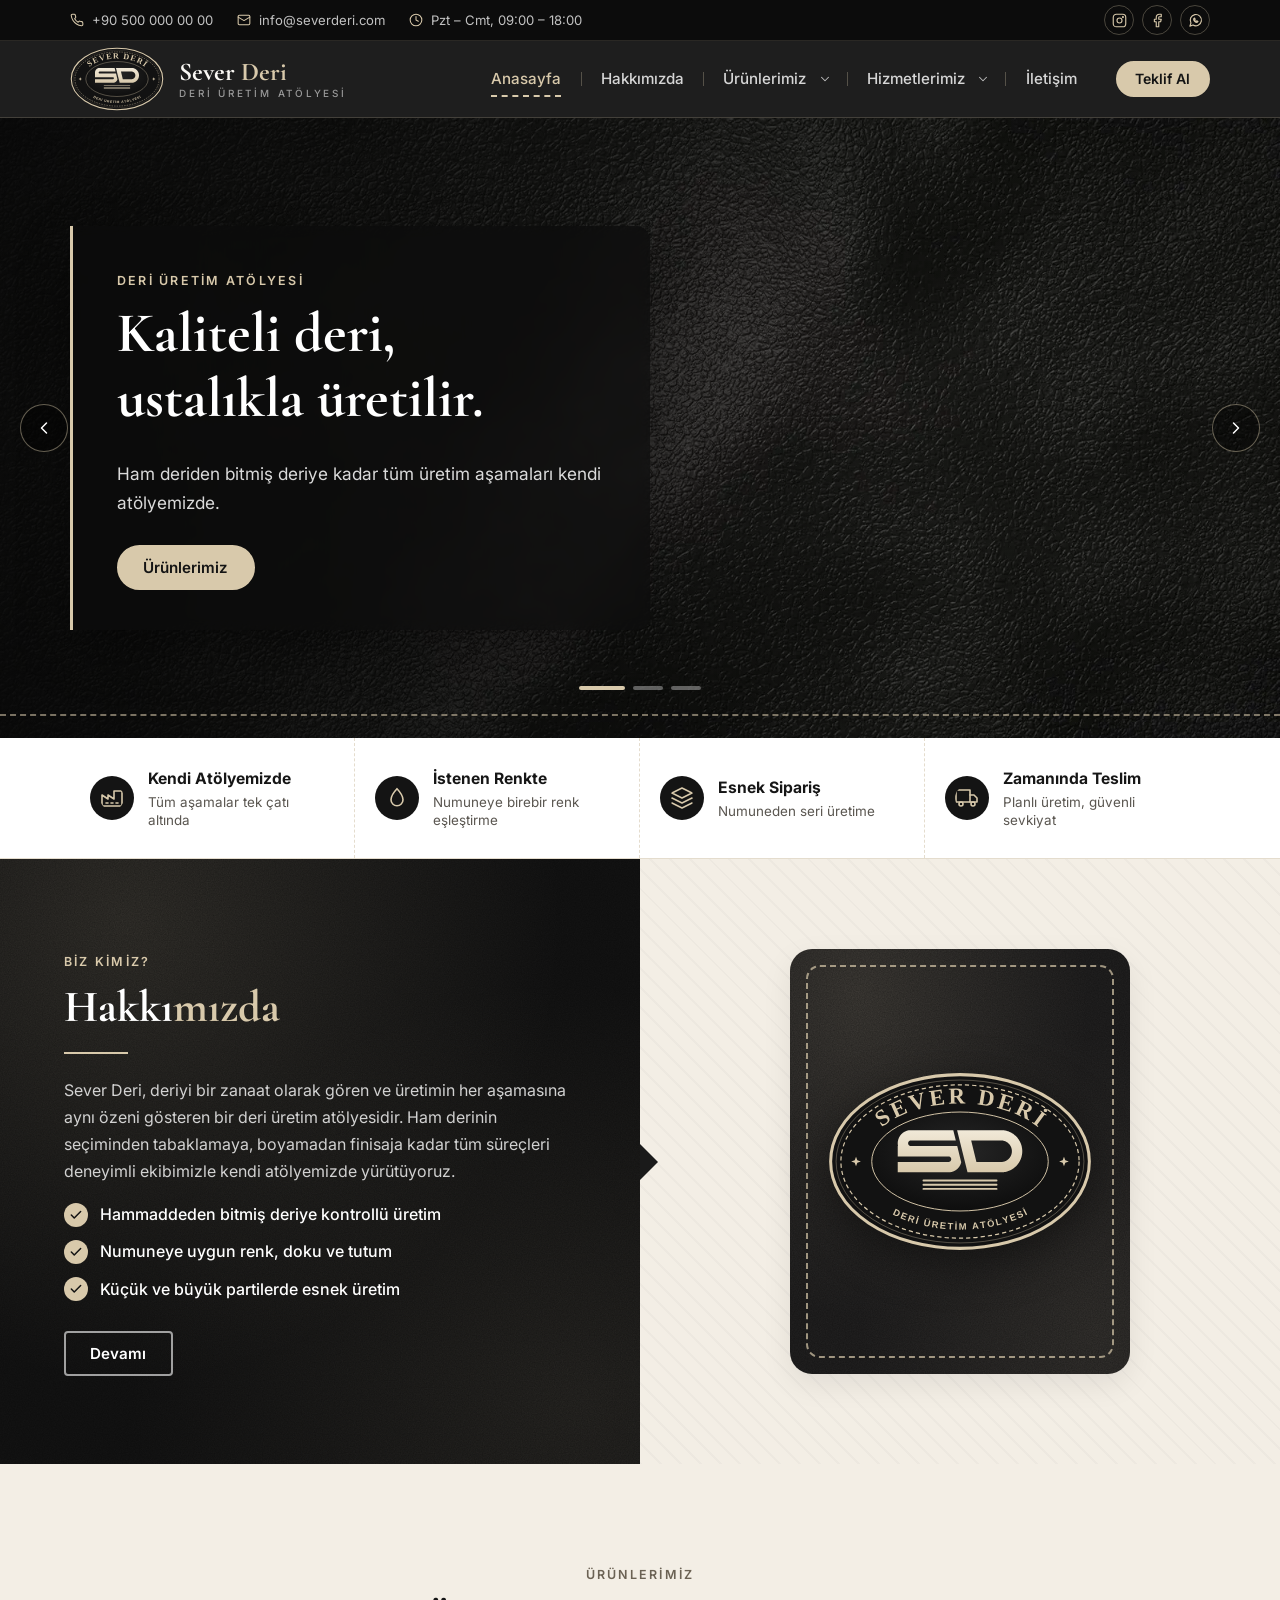
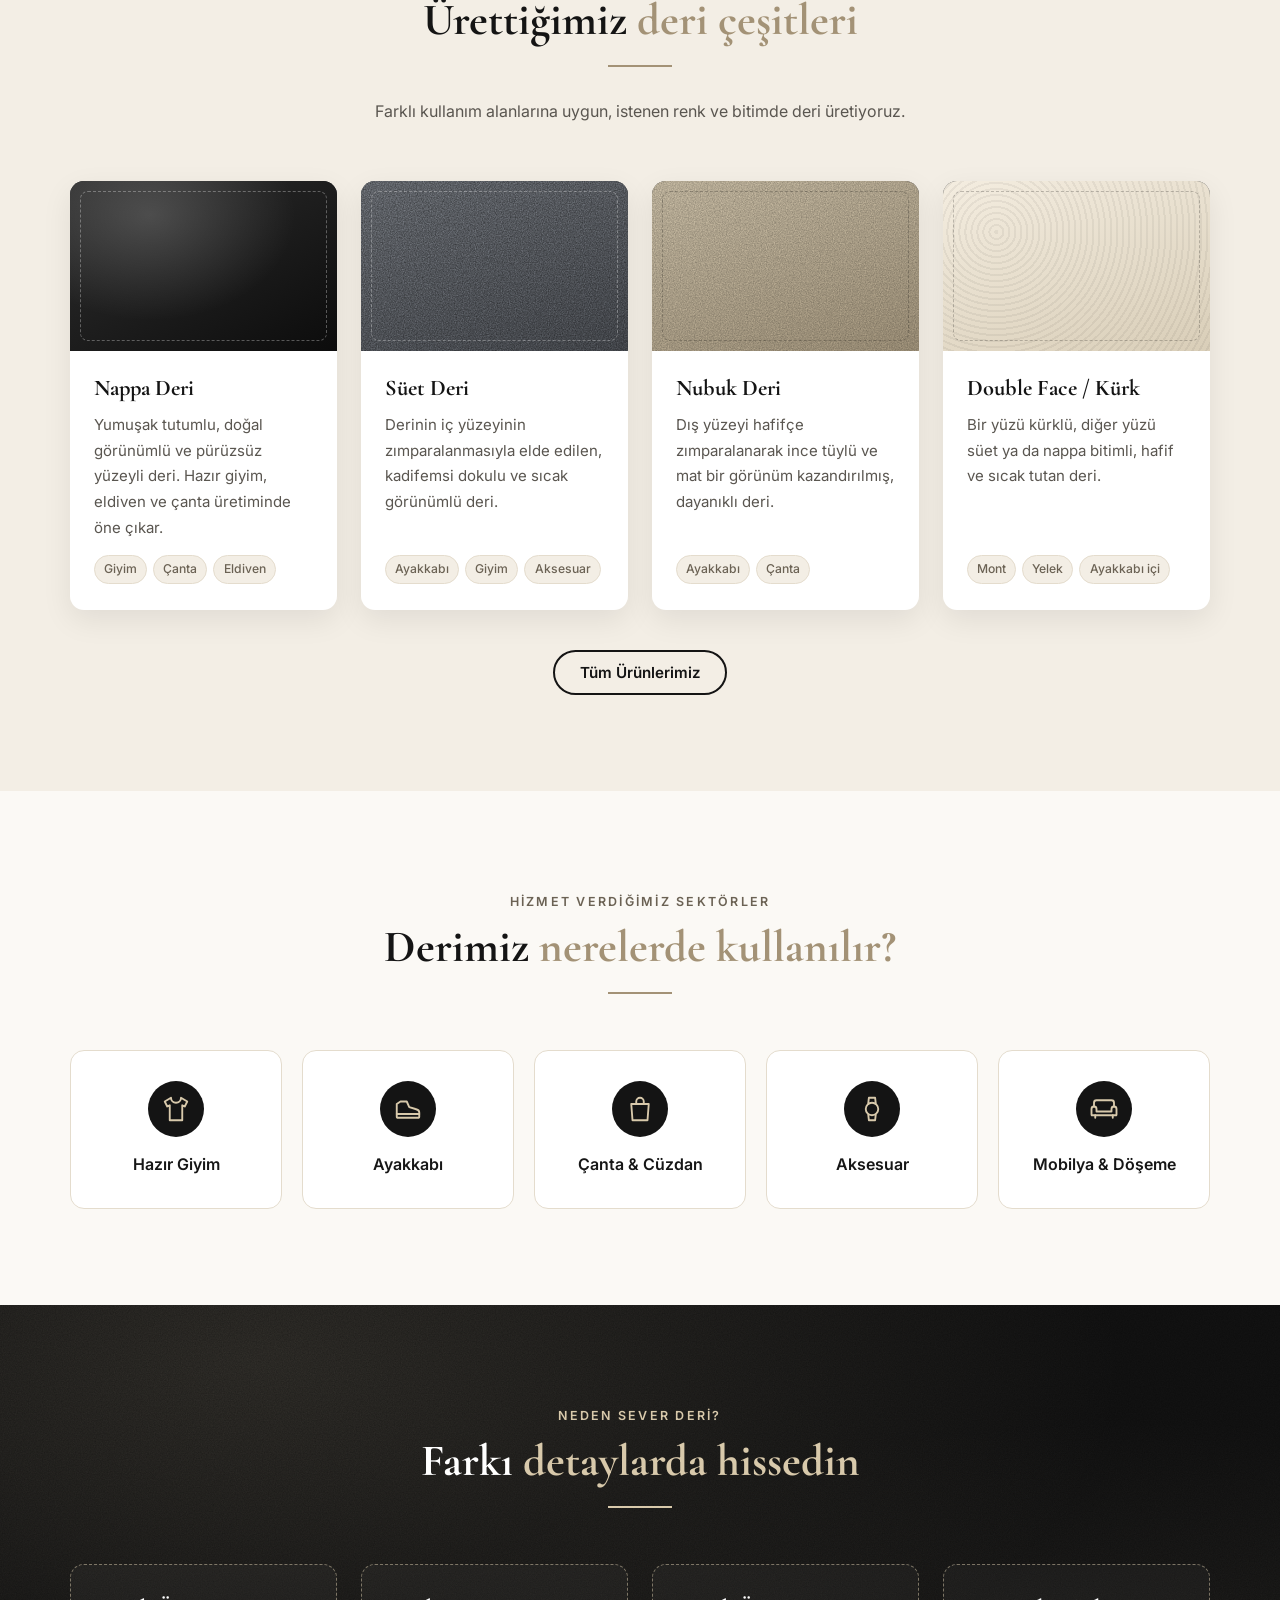
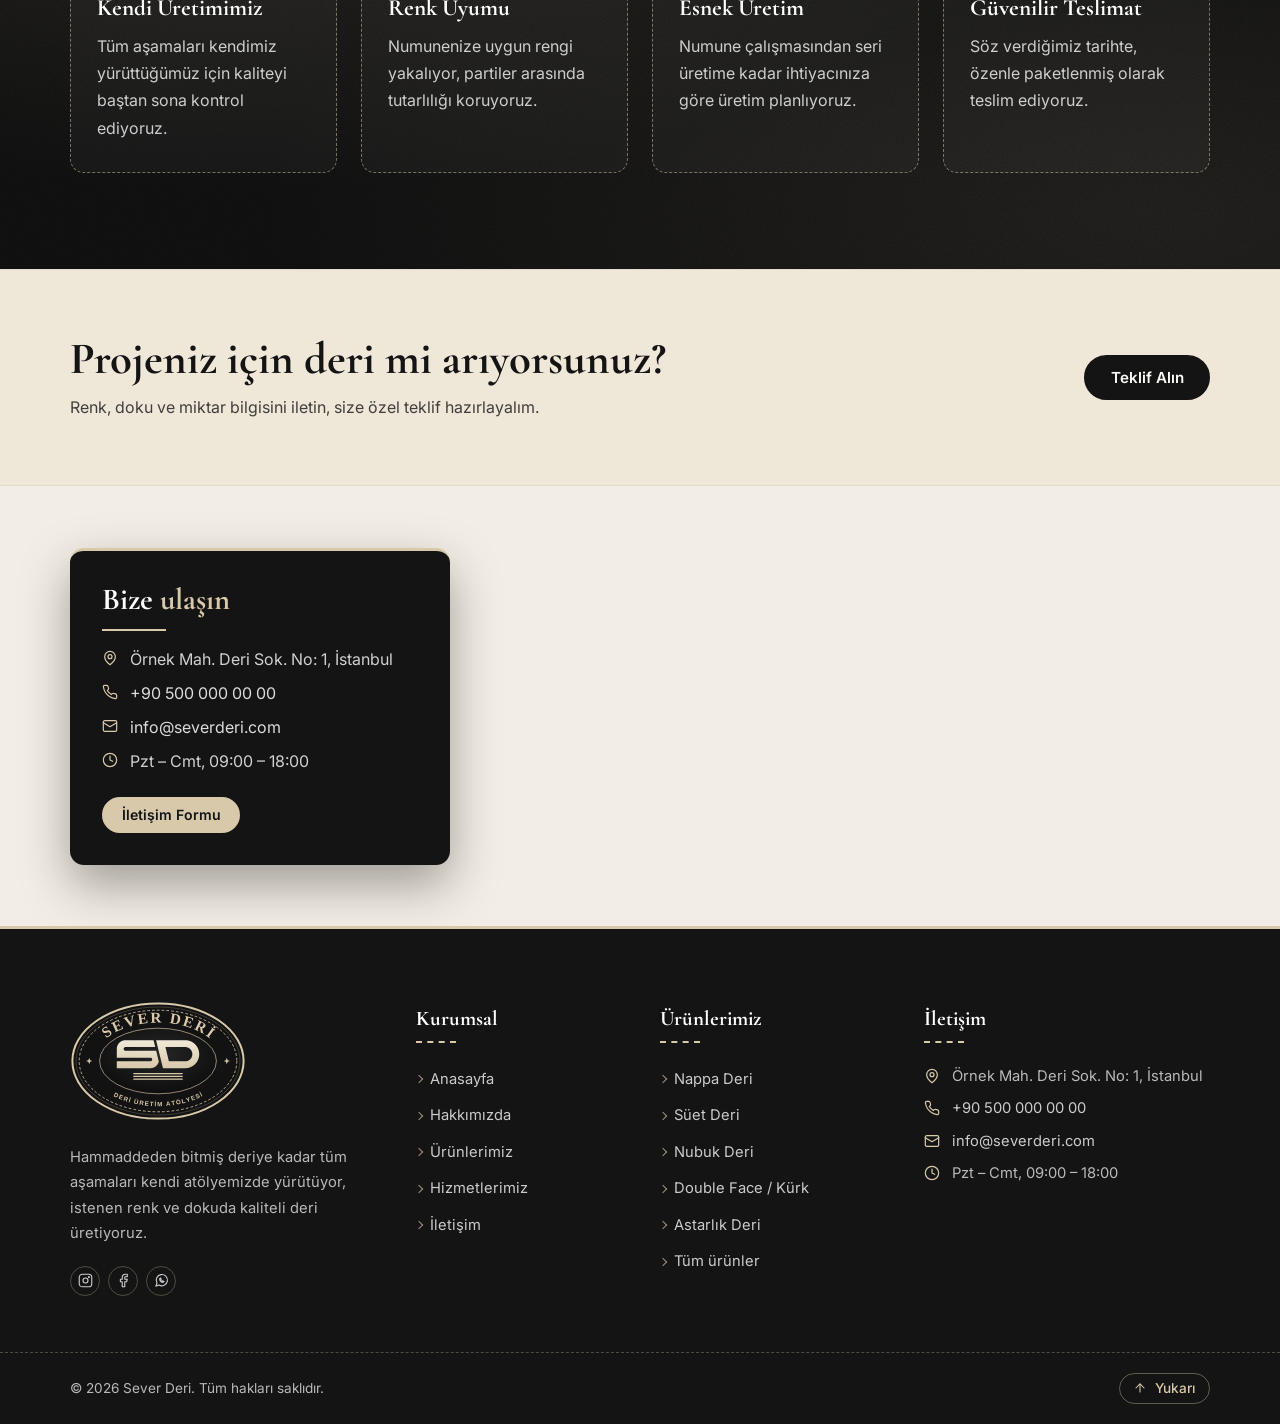
==== commit 9e4de52c: "Renk temasını siyah, beyaz, krem ve bej olarak değiştir - Altın vurgular bej/krem tonlarıyla değişti" ====
--- a/index.html
+++ b/index.html
@@ -13,7 +13,7 @@
   <link rel="preconnect" href="https://fonts.googleapis.com">
   <link rel="preconnect" href="https://fonts.gstatic.com" crossorigin>
   <link href="https://fonts.googleapis.com/css2?family=Cormorant+Garamond:wght@500;600;700&family=Inter:wght@400;500;600&display=swap" rel="stylesheet">
-  <link rel="stylesheet" href="css/style.css?v=6">
+  <link rel="stylesheet" href="css/style.css?v=7">
 </head>
 <body data-page="anasayfa">
 
@@ -342,6 +342,6 @@
     </div>
   </footer>
 
-  <script src="js/main.js?v=6"></script>
+  <script src="js/main.js?v=7"></script>
 </body>
 </html>
--- a/css/style.css
+++ b/css/style.css
@@ -3,16 +3,18 @@
    ========================================================== */
 
 :root {
-  --dark: #151515;
-  --dark-2: #232323;
-  --gold: #c9a45c;
-  --gold-light: #dcbd7e;
-  --gold-deep: #7d5f24;
-  --bg: #fafafa;
-  --bg-2: #f1efeb;
-  --ink: #1a1a1a;
-  --muted: #5c5c5c;
-  --line: #e3e0da;
+  --dark: #141414;
+  --dark-2: #222121;
+  --accent: #d8c9ab;        /* bej: koyu zeminde vurgu */
+  --accent-light: #ebe1cd;  /* açık bej */
+  --accent-deep: #6b6254;   /* koyu bej: açık zeminde küçük vurgu yazıları */
+  --accent-title: #a39276;  /* başlıklardaki ikinci renk */
+  --cream: #efe7d8;         /* krem bant */
+  --bg: #fbf9f5;            /* kırık beyaz */
+  --bg-2: #f3eee5;          /* krem */
+  --ink: #161616;
+  --muted: #5a5650;
+  --line: #e4dccd;
   --white: #ffffff;
 
   --radius: 14px;
@@ -41,8 +43,8 @@
 
 img, svg { display: block; max-width: 100%; }
 
-a { color: var(--gold-deep); text-decoration: none; }
-a:hover { color: var(--gold-light); }
+a { color: var(--accent-deep); text-decoration: none; }
+a:hover { color: var(--accent-light); }
 
 h1, h2, h3 {
   font-family: var(--font-serif);
@@ -71,7 +73,7 @@
   font-weight: 600;
   letter-spacing: .18em;
   text-transform: uppercase;
-  color: var(--gold-deep);
+  color: var(--accent-deep);
   margin-bottom: .8em;
 }
 
@@ -82,14 +84,14 @@
   left: 12px; top: -60px;
   z-index: 100;
   padding: .6em 1em;
-  background: var(--gold);
+  background: var(--accent);
   color: var(--dark);
   border-radius: 8px;
   font-weight: 600;
 }
 .skip-link:focus { top: 12px; }
 
-:focus-visible { outline: 2px solid var(--gold); outline-offset: 3px; }
+:focus-visible { outline: 2px solid var(--accent-title); outline-offset: 3px; }
 
 /* ---------- Butonlar ---------- */
 .btn {
@@ -98,24 +100,38 @@
   justify-content: center;
   gap: .5em;
   padding: .85em 1.6em;
-  border: 2px solid var(--gold);
+  border: 2px solid var(--dark);
   border-radius: 999px;
-  background: var(--gold);
-  color: var(--dark);
+  background: var(--dark);
+  color: var(--bg);
   font: 600 .95rem/1 var(--font-sans);
   cursor: pointer;
   transition: background .2s, border-color .2s, color .2s, transform .2s;
 }
-.btn:hover { background: var(--gold-light); border-color: var(--gold-light); color: var(--dark); transform: translateY(-1px); }
+.btn:hover { background: #333; border-color: #333; color: var(--white); transform: translateY(-1px); }
+
+/* Koyu zeminlerdeki butonlar bej */
+.site-header .btn,
+.nav-mobile-extra .btn,
+.caption .btn,
+.section-dark .btn,
+.map-card .btn { background: var(--accent); border-color: var(--accent); color: var(--dark); }
+.site-header .btn:hover,
+.nav-mobile-extra .btn:hover,
+.caption .btn:hover,
+.section-dark .btn:hover,
+.map-card .btn:hover { background: var(--accent-light); border-color: var(--accent-light); color: var(--dark); }
 
 .btn-ghost { background: transparent; border-color: rgba(255,255,255,.55); color: var(--white); }
 .btn-ghost:hover { background: rgba(255,255,255,.12); border-color: var(--white); color: var(--white); }
 
-.btn-outline { background: transparent; border-color: var(--gold-deep); color: var(--gold-deep); }
-.btn-outline:hover { background: var(--gold); border-color: var(--gold); color: var(--dark); }
+.btn-outline { background: transparent; border-color: var(--dark); color: var(--dark); }
+.btn-outline:hover { background: var(--dark); border-color: var(--dark); color: var(--bg); }
 
 .btn-line { background: transparent; border-color: rgba(255,255,255,.6); color: var(--white); border-radius: 4px; }
-.btn-line:hover { background: var(--gold); border-color: var(--gold); color: var(--dark); }
+.btn-line:hover { background: var(--accent); border-color: var(--accent); color: var(--dark); }
+.split-text .btn-line { background: transparent; border-color: rgba(255,255,255,.6); color: var(--white); }
+.split-text .btn-line:hover { background: var(--accent); border-color: var(--accent); color: var(--dark); }
 
 .link-arrow { font-weight: 600; }
 .link-arrow::after { content: " →"; transition: margin .2s; }
@@ -126,7 +142,7 @@
   background: #0c0c0c;
   color: rgba(255, 255, 255, .7);
   font-size: .82rem;
-  border-bottom: 1px solid rgba(201, 164, 92, .15);
+  border-bottom: 1px solid rgba(216, 201, 171, .15);
 }
 .topbar-inner {
   display: flex;
@@ -143,7 +159,7 @@
   gap: 8px;
   color: rgba(255, 255, 255, .75);
 }
-.topbar-info a:hover { color: var(--gold); }
+.topbar-info a:hover { color: var(--accent); }
 
 .icon {
   width: 16px; height: 16px;
@@ -154,7 +170,7 @@
   stroke-linecap: round;
   stroke-linejoin: round;
 }
-.topbar .icon { color: var(--gold); width: 14px; height: 14px; }
+.topbar .icon { color: var(--accent); width: 14px; height: 14px; }
 
 .social { display: flex; gap: 8px; }
 .social a {
@@ -163,10 +179,10 @@
   width: 30px; height: 30px;
   border-radius: 50%;
   color: rgba(255, 255, 255, .75);
-  border: 1px solid rgba(201, 164, 92, .3);
+  border: 1px solid rgba(216, 201, 171, .3);
   transition: color .2s, background .2s, border-color .2s;
 }
-.social a:hover { color: var(--dark); background: var(--gold); border-color: var(--gold); }
+.social a:hover { color: var(--dark); background: var(--accent); border-color: var(--accent); }
 .social .icon { width: 15px; height: 15px; }
 
 /* ---------- Üst menü ---------- */
@@ -176,7 +192,7 @@
   z-index: 50;
   background: rgba(21, 21, 21, .96);
   backdrop-filter: blur(8px);
-  border-bottom: 1px solid rgba(201, 164, 92, .2);
+  border-bottom: 1px solid rgba(216, 201, 171, .2);
   transition: box-shadow .25s;
 }
 .site-header.scrolled { box-shadow: 0 8px 24px rgba(0, 0, 0, .35); }
@@ -197,7 +213,7 @@
   line-height: 1;
   color: var(--bg);
 }
-.brand em { font-style: normal; color: var(--gold); }
+.brand em { font-style: normal; color: var(--accent); }
 .brand:hover { color: var(--bg); }
 .brand-logo { width: auto; height: 64px; flex: none; }
 .brand-text { display: flex; flex-direction: column; gap: 4px; }
@@ -218,7 +234,7 @@
   width: 1px;
   height: 14px;
   margin-right: 4px;
-  background: rgba(201, 164, 92, .3);
+  background: rgba(216, 201, 171, .3);
 }
 .nav-list > li > a {
   position: relative;
@@ -231,12 +247,12 @@
   transition: color .2s, background .2s;
 }
 .nav-list > li > a:hover { color: var(--white); background: rgba(255,255,255,.06); }
-.nav-list > li > a.active { color: var(--gold); }
+.nav-list > li > a.active { color: var(--accent); }
 .nav-list > li > a.active::after {
   content: "";
   position: absolute;
   left: 1em; right: 1em; bottom: 3px;
-  border-bottom: 2px dashed var(--gold);
+  border-bottom: 2px dashed var(--accent);
 }
 .has-sub > a { padding-right: .3em !important; }
 .has-sub > a.active::after { right: .3em; }
@@ -265,7 +281,7 @@
   margin: 0;
   padding: 10px;
   background: var(--dark);
-  border: 1px solid rgba(201, 164, 92, .25);
+  border: 1px solid rgba(216, 201, 171, .25);
   border-radius: 12px;
   box-shadow: 0 18px 40px rgba(0, 0, 0, .35);
   opacity: 0;
@@ -295,9 +311,9 @@
   border-radius: 8px;
   transition: color .2s, background .2s, padding .2s;
 }
-.sub-menu a:hover { color: var(--gold); background: rgba(255,255,255,.05); padding-left: 1.1em; }
-.sub-menu .sub-all { margin-top: 6px; padding-top: 6px; border-top: 1px dashed rgba(201, 164, 92, .25); }
-.sub-menu .sub-all a { color: var(--gold); font-weight: 600; }
+.sub-menu a:hover { color: var(--accent); background: rgba(255,255,255,.05); padding-left: 1.1em; }
+.sub-menu .sub-all { margin-top: 6px; padding-top: 6px; border-top: 1px dashed rgba(216, 201, 171, .25); }
+.sub-menu .sub-all a { color: var(--accent); font-weight: 600; }
 
 .header-cta { flex: none; }
 .btn-small { padding: .65em 1.25em; font-size: .88rem; }
@@ -337,8 +353,8 @@
   background-color: var(--dark);
   background-image:
     url("data:image/svg+xml,%3Csvg xmlns='http://www.w3.org/2000/svg' width='220' height='220'%3E%3Cfilter id='n'%3E%3CfeTurbulence type='fractalNoise' baseFrequency='.85' numOctaves='3' stitchTiles='stitch'/%3E%3CfeColorMatrix values='0 0 0 0 0 0 0 0 0 0 0 0 0 0 0 0 0 0 .35 0'/%3E%3C/filter%3E%3Crect width='100%25' height='100%25' filter='url(%23n)'/%3E%3C/svg%3E"),
-    radial-gradient(ellipse at 20% 10%, rgba(201, 164, 92, .16), transparent 60%),
-    radial-gradient(ellipse at 90% 90%, rgba(201, 164, 92, .10), transparent 55%);
+    radial-gradient(ellipse at 20% 10%, rgba(216, 201, 171, .16), transparent 60%),
+    radial-gradient(ellipse at 90% 90%, rgba(216, 201, 171, .10), transparent 55%);
 }
 
 /* ---------- Anasayfa hero ---------- */
@@ -349,7 +365,7 @@
   overflow: hidden;
 }
 .hero h1 { color: var(--white); }
-.hero .eyebrow { color: var(--gold); }
+.hero .eyebrow { color: var(--accent); }
 .hero .lead { color: rgba(255, 255, 255, .85); }
 .hero-actions { display: flex; flex-wrap: wrap; gap: 14px; margin-top: 28px; }
 .hero-inner {
@@ -414,7 +430,7 @@
   border-radius: 50%;
   background: var(--dark);
   fill: none;
-  stroke: var(--gold);
+  stroke: var(--accent);
   stroke-width: 1.6;
   stroke-linecap: round;
   stroke-linejoin: round;
@@ -426,7 +442,7 @@
 .hero-stitch {
   position: absolute;
   left: 0; right: 0; bottom: 22px;
-  border-bottom: 2px dashed rgba(201, 164, 92, .55);
+  border-bottom: 2px dashed rgba(216, 201, 171, .55);
 }
 
 /* ---------- Anasayfa slider ---------- */
@@ -478,11 +494,11 @@
   padding: 40px 44px;
   background: rgba(12, 12, 12, .72);
   backdrop-filter: blur(6px);
-  border-left: 3px solid var(--gold);
+  border-left: 3px solid var(--accent);
   border-radius: 0 var(--radius) var(--radius) 0;
   box-shadow: 0 20px 50px rgba(0, 0, 0, .35);
 }
-.caption .eyebrow { color: var(--gold); }
+.caption .eyebrow { color: var(--accent); }
 .caption h1,
 .caption h2 { color: var(--white); font-size: clamp(2.1rem, 4.4vw, 3.6rem); }
 .caption p:not(.eyebrow) { color: rgba(255, 255, 255, .85); font-size: 1.08rem; margin-bottom: 1.6em; }
@@ -503,12 +519,12 @@
   padding: 0;
   color: var(--white);
   background: rgba(0, 0, 0, .35);
-  border: 1px solid rgba(201, 164, 92, .45);
+  border: 1px solid rgba(216, 201, 171, .45);
   border-radius: 50%;
   cursor: pointer;
   transition: background .2s, color .2s;
 }
-.slider-arrow:hover { background: var(--gold); color: var(--dark); }
+.slider-arrow:hover { background: var(--accent); color: var(--dark); }
 .slider-arrow .icon { width: 20px; height: 20px; }
 .slider-arrow.prev { left: 20px; }
 .slider-arrow.prev .icon { transform: rotate(90deg); }
@@ -533,7 +549,7 @@
   cursor: pointer;
   transition: background .2s, width .2s;
 }
-.slider-dots button[aria-selected="true"] { width: 46px; background: var(--gold); }
+.slider-dots button[aria-selected="true"] { width: 46px; background: var(--accent); }
 .slider-dots button::before { /* dokunma alanını büyüt */
   content: "";
   display: block;
@@ -567,9 +583,10 @@
   border-left-color: #1a1a1a;
 }
 .split-text-inner { max-width: 520px; }
-.split-text .eyebrow { color: var(--gold); }
+.split-text .eyebrow { color: var(--accent); }
 .split-text h2 { color: var(--white); }
 .split-text .checklist li { color: var(--white); }
+.split-text .checklist .icon { background: var(--accent); color: var(--dark); }
 .split-visual {
   display: grid;
   place-items: center;
@@ -607,14 +624,14 @@
   padding: 32px;
   background: var(--dark);
   color: rgba(255, 255, 255, .8);
-  border-top: 3px solid var(--gold);
+  border-top: 3px solid var(--accent);
   border-radius: var(--radius);
   box-shadow: 0 20px 50px rgba(0, 0, 0, .35);
 }
 .map-card h2 { color: var(--white); font-size: 1.9rem; }
 .map-card .footer-contact { margin-bottom: 24px; }
 .map-card a:not(.btn) { color: rgba(255, 255, 255, .85); }
-.map-card a:not(.btn):hover { color: var(--gold); }
+.map-card a:not(.btn):hover { color: var(--accent); }
 
 /* ---------- Alt sayfa başlığı ---------- */
 .page-hero {
@@ -625,7 +642,7 @@
 .page-hero h1 { color: var(--white); margin-bottom: .25em; }
 .page-hero .lead { color: rgba(255, 255, 255, .85); margin: 0; }
 .breadcrumb { font-size: .88rem; color: rgba(255, 255, 255, .6); margin-bottom: 1em; }
-.breadcrumb a { color: var(--gold); }
+.breadcrumb a { color: var(--accent); }
 
 /* ---------- Bölümler ---------- */
 .section { padding: 96px 0; }
@@ -633,22 +650,25 @@
 .section-dark { color: var(--bg); }
 .section-dark h2,
 .section-dark h3 { color: var(--white); }
-.section-dark .eyebrow { color: var(--gold); }
+.section-dark .eyebrow { color: var(--accent); }
 
 .section-head { text-align: center; max-width: 680px; margin: 0 auto 56px; }
 
-.accent { color: var(--gold-deep); }
+.accent { color: var(--accent-title); }
 .section-dark .accent,
 .split-text .accent,
-.map-card .accent { color: var(--gold); }
+.map-card .accent { color: var(--accent); }
 .title-line { position: relative; padding-bottom: .45em; }
 .title-line::after {
   content: "";
   position: absolute;
   left: 0; bottom: 0;
   width: 64px;
-  border-bottom: 2px solid var(--gold);
-}
+  border-bottom: 2px solid var(--accent-title);
+}
+.section-dark .title-line::after,
+.split-text .title-line::after,
+.map-card .title-line::after { border-color: var(--accent); }
 .section-head .title-line::after { left: 50%; transform: translateX(-50%); }
 .section-head .title-line { margin-bottom: .7em; }
 .section-head p:last-child { color: var(--muted); }
@@ -680,7 +700,7 @@
   content: "";
   position: absolute;
   inset: 16px;
-  border: 2px dashed rgba(201, 164, 92, .7);
+  border: 2px dashed rgba(216, 201, 171, .7);
   border-radius: 14px;
 }
 .leather-card img { position: relative; width: 78%; height: auto; filter: drop-shadow(0 12px 24px rgba(0, 0, 0, .45)); }
@@ -688,7 +708,7 @@
   font-family: var(--font-serif);
   font-size: 5.5rem;
   font-weight: 700;
-  color: var(--gold);
+  color: var(--accent);
   line-height: 1;
   text-shadow: 0 2px 0 rgba(0,0,0,.25);
 }
@@ -705,8 +725,8 @@
   width: 24px; height: 24px;
   padding: 5px;
   border-radius: 50%;
-  background: var(--gold);
-  color: var(--dark);
+  background: var(--dark);
+  color: var(--accent);
   stroke-width: 2.6;
 }
 
@@ -715,7 +735,7 @@
 .mv-card {
   padding: 40px 36px;
   background: var(--white);
-  border-left: 4px solid var(--gold);
+  border-left: 4px solid var(--dark);
   border-radius: var(--radius);
   box-shadow: var(--shadow);
 }
@@ -741,14 +761,14 @@
 .product-body { padding: 24px 24px 26px; display: flex; flex-direction: column; flex: 1; }
 .product h3 { font-size: 1.4rem; }
 .product h3 a { color: inherit; }
-.product h3 a:hover { color: var(--gold-deep); }
+.product h3 a:hover { color: var(--accent-deep); }
 .product p { color: var(--muted); font-size: .94rem; flex: 1; }
 .tags { display: flex; flex-wrap: wrap; gap: 6px; list-style: none; margin: 0; padding: 0; }
 .tags li {
   padding: .25em .75em;
   font-size: .76rem;
   font-weight: 500;
-  color: var(--gold-deep);
+  color: var(--accent-deep);
   background: var(--bg-2);
   border: 1px solid var(--line);
   border-radius: 999px;
@@ -770,18 +790,18 @@
 }
 .swatch-nappa        { background-image: radial-gradient(ellipse at 30% 20%, rgba(255,255,255,.18), transparent 55%), linear-gradient(150deg, #2e2e2e, #0c0c0c); }
 .swatch-suet         { background-image: var(--noise), var(--noise), linear-gradient(160deg, #8b9098, #5d6168); }
-.swatch-nubuk        { background-image: var(--noise), linear-gradient(160deg, #d8c496, #ad9560); }
+.swatch-nubuk        { background-image: var(--noise), linear-gradient(160deg, #dccfb5, #b1a287); }
 .swatch-double-face  { background-image: repeating-radial-gradient(circle at 20% 30%, rgba(0,0,0,.05) 0 2px, transparent 2px 6px), linear-gradient(160deg, #f4ede0, #d9ceb8); }
 .swatch-astar        { background-image: var(--noise), linear-gradient(160deg, #e9e6e1, #c3bfb8); }
 .swatch-vintage      { background-image: var(--noise), radial-gradient(ellipse at 70% 30%, rgba(255,255,255,.12), transparent 60%), linear-gradient(160deg, #3c3f33, #1f211a); }
 .swatch-baskili      {
   background-color: #151515;
   background-image:
-    radial-gradient(circle at 50% 50%, transparent 55%, rgba(201,164,92,.35) 56%, transparent 62%),
+    radial-gradient(circle at 50% 50%, transparent 55%, rgba(216,201,171,.35) 56%, transparent 62%),
     linear-gradient(160deg, #262626, #0e0e0e);
   background-size: 26px 20px, 100% 100%;
 }
-.swatch-ozel-finisaj { background-image: linear-gradient(120deg, #8a6a2c, #e8d19a 35%, #b8914a 55%, #f3e2b4 75%, #9b7735); }
+.swatch-ozel-finisaj { background-image: linear-gradient(120deg, #9d927f, #efe7d6 35%, #bfb29a 55%, #f7f1e6 75%, #a89c86); }
 .swatch-nubuk::after,
 .swatch-double-face::after,
 .swatch-astar::after,
@@ -816,14 +836,14 @@
   border-radius: var(--radius);
   transition: border-color .25s, transform .25s;
 }
-.sectors li:hover { border-color: var(--gold); transform: translateY(-3px); }
+.sectors li:hover { border-color: var(--accent-title); transform: translateY(-3px); }
 .sectors svg {
   width: 56px; height: 56px;
   padding: 13px;
   border-radius: 50%;
   background: var(--dark);
   fill: none;
-  stroke: var(--gold);
+  stroke: var(--accent);
   stroke-width: 1.5;
   stroke-linecap: round;
   stroke-linejoin: round;
@@ -854,7 +874,7 @@
   transition: border-color .25s;
 }
 .card:hover { transform: translateY(-4px); box-shadow: 0 16px 40px rgba(0, 0, 0, .12); }
-.card:hover::after { border-color: var(--gold); }
+.card:hover::after { border-color: var(--accent-title); }
 .card p { color: var(--muted); margin: 0; }
 
 .card-icon {
@@ -868,7 +888,7 @@
 .card-icon svg {
   width: 30px; height: 30px;
   fill: none;
-  stroke: var(--gold-deep);
+  stroke: var(--accent-deep);
   stroke-width: 1.6;
   stroke-linecap: round;
   stroke-linejoin: round;
@@ -887,20 +907,20 @@
 .steps li {
   position: relative;
   padding-top: 26px;
-  border-top: 2px dashed var(--gold);
+  border-top: 2px dashed var(--accent-title);
 }
 .step-no {
   display: block;
   font-family: var(--font-serif);
   font-size: 2.6rem;
   font-weight: 700;
-  color: var(--gold-deep);
+  color: var(--accent-deep);
   line-height: 1;
   margin-bottom: 12px;
 }
 .steps p { color: var(--muted); margin: 0; }
 .steps:has(> li:nth-child(6)) { grid-template-columns: repeat(3, 1fr); row-gap: 44px; }
-.section-dark .step-no { color: var(--gold); }
+.section-dark .step-no { color: var(--accent); }
 .section-dark .steps p { color: rgba(255, 255, 255, .75); }
 
 /* ---------- Neden biz ---------- */
@@ -911,7 +931,7 @@
 }
 .feature {
   padding: 30px 26px;
-  border: 1px dashed rgba(201, 164, 92, .5);
+  border: 1px dashed rgba(216, 201, 171, .5);
   border-radius: var(--radius);
   background: rgba(255, 255, 255, .03);
 }
@@ -920,8 +940,10 @@
 /* ---------- CTA ---------- */
 .cta {
   padding: 64px 0;
-  background: var(--gold);
+  background: var(--cream);
   color: var(--dark);
+  border-top: 1px solid var(--line);
+  border-bottom: 1px solid var(--line);
 }
 .cta-inner {
   display: flex;
@@ -932,8 +954,8 @@
 }
 .cta h2 { color: var(--dark); margin-bottom: .2em; }
 .cta p { margin: 0; color: rgba(21, 21, 21, .8); }
-.cta .btn { background: var(--dark); border-color: var(--dark); color: var(--gold); }
-.cta .btn:hover { background: var(--dark-2); border-color: var(--dark-2); color: var(--gold-light); }
+.cta .btn { background: var(--dark); border-color: var(--dark); color: var(--bg); }
+.cta .btn:hover { background: #333; border-color: #333; color: var(--white); }
 
 /* ---------- İletişim ---------- */
 .contact {
@@ -959,7 +981,7 @@
   padding: 10px;
   border-radius: 50%;
   background: var(--dark);
-  color: var(--gold);
+  color: var(--accent);
 }
 .contact-label {
   font-size: .75rem;
@@ -998,8 +1020,8 @@
 .field select:focus,
 .field textarea:focus {
   outline: none;
-  border-color: var(--gold);
-  box-shadow: 0 0 0 3px rgba(201, 164, 92, .25);
+  border-color: var(--dark);
+  box-shadow: 0 0 0 3px rgba(216, 201, 171, .55);
 }
 .field .invalid { border-color: #b3261e; }
 .form-status { margin: 14px 0 0; font-size: .92rem; min-height: 1.4em; }
@@ -1023,7 +1045,7 @@
   color: rgba(255, 255, 255, .7);
   padding: 72px 0 0;
   font-size: .92rem;
-  border-top: 3px solid var(--gold);
+  border-top: 3px solid var(--accent);
 }
 .footer-grid {
   display: grid;
@@ -1046,7 +1068,7 @@
   position: absolute;
   left: 0; bottom: 0;
   width: 40px;
-  border-bottom: 2px dashed var(--gold);
+  border-bottom: 2px dashed var(--accent);
 }
 .footer-links,
 .footer-contact { list-style: none; margin: 0; padding: 0; display: flex; flex-direction: column; gap: 10px; }
@@ -1054,19 +1076,19 @@
 .footer-links a::before {
   content: "";
   width: 6px; height: 6px;
-  border-right: 1.5px solid var(--gold);
-  border-top: 1.5px solid var(--gold);
+  border-right: 1.5px solid var(--accent);
+  border-top: 1.5px solid var(--accent);
   transform: rotate(45deg);
   opacity: .7;
 }
 .footer-links a:hover { transform: translateX(3px); }
 .footer-contact li { display: flex; gap: 12px; align-items: flex-start; line-height: 1.5; }
-.footer-contact .icon { color: var(--gold); margin-top: 3px; }
+.footer-contact .icon { color: var(--accent); margin-top: 3px; }
 .site-footer a { color: rgba(255, 255, 255, .78); }
-.site-footer a:hover { color: var(--gold); }
+.site-footer a:hover { color: var(--accent); }
 .site-footer .brand { color: var(--bg); }
 
-.footer-bottom { border-top: 1px dashed rgba(201, 164, 92, .3); }
+.footer-bottom { border-top: 1px dashed rgba(216, 201, 171, .3); }
 .footer-bottom-inner {
   display: flex;
   align-items: center;
@@ -1083,14 +1105,14 @@
   gap: 8px;
   padding: .5em 1em;
   font: 500 .85rem var(--font-sans);
-  color: var(--gold);
+  color: var(--accent);
   background: none;
-  border: 1px solid rgba(201, 164, 92, .4);
+  border: 1px solid rgba(216, 201, 171, .4);
   border-radius: 999px;
   cursor: pointer;
   transition: background .2s, color .2s;
 }
-.to-top:hover { background: var(--gold); color: var(--dark); }
+.to-top:hover { background: var(--accent); color: var(--dark); }
 .to-top .icon { width: 14px; height: 14px; }
 
 [id] { scroll-margin-top: calc(var(--header-h) + 20px); }
@@ -1150,7 +1172,7 @@
     flex-direction: column;
     overflow-y: auto;
     background: var(--dark);
-    border-left: 1px solid rgba(201, 164, 92, .25);
+    border-left: 1px solid rgba(216, 201, 171, .25);
     box-shadow: -20px 0 40px rgba(0, 0, 0, .4);
     transform: translateX(100%);
     visibility: hidden;
@@ -1171,7 +1193,7 @@
   .nav-open { overflow: hidden; }
 
   .nav-list { flex-direction: column; align-items: stretch; gap: 2px; }
-  .nav-list > li { flex-wrap: wrap; border-bottom: 1px dashed rgba(201, 164, 92, .15); }
+  .nav-list > li { flex-wrap: wrap; border-bottom: 1px dashed rgba(216, 201, 171, .15); }
   .nav-list > li > a { flex: 1; padding: .95em .6em; border-radius: 8px; font-size: 1.02rem; }
   .nav-list > li > a.active::after { display: none; }
   .nav-list > li > a.active { background: rgba(255,255,255,.05); }
@@ -1204,7 +1226,7 @@
     padding-top: 28px;
   }
   .nav-mobile-extra a:not(.btn) { display: inline-flex; align-items: center; gap: 10px; color: rgba(255, 255, 255, .8); }
-  .nav-mobile-extra .icon { color: var(--gold); }
+  .nav-mobile-extra .icon { color: var(--accent); }
   .nav-mobile-extra .btn { width: 100%; }
 }
 
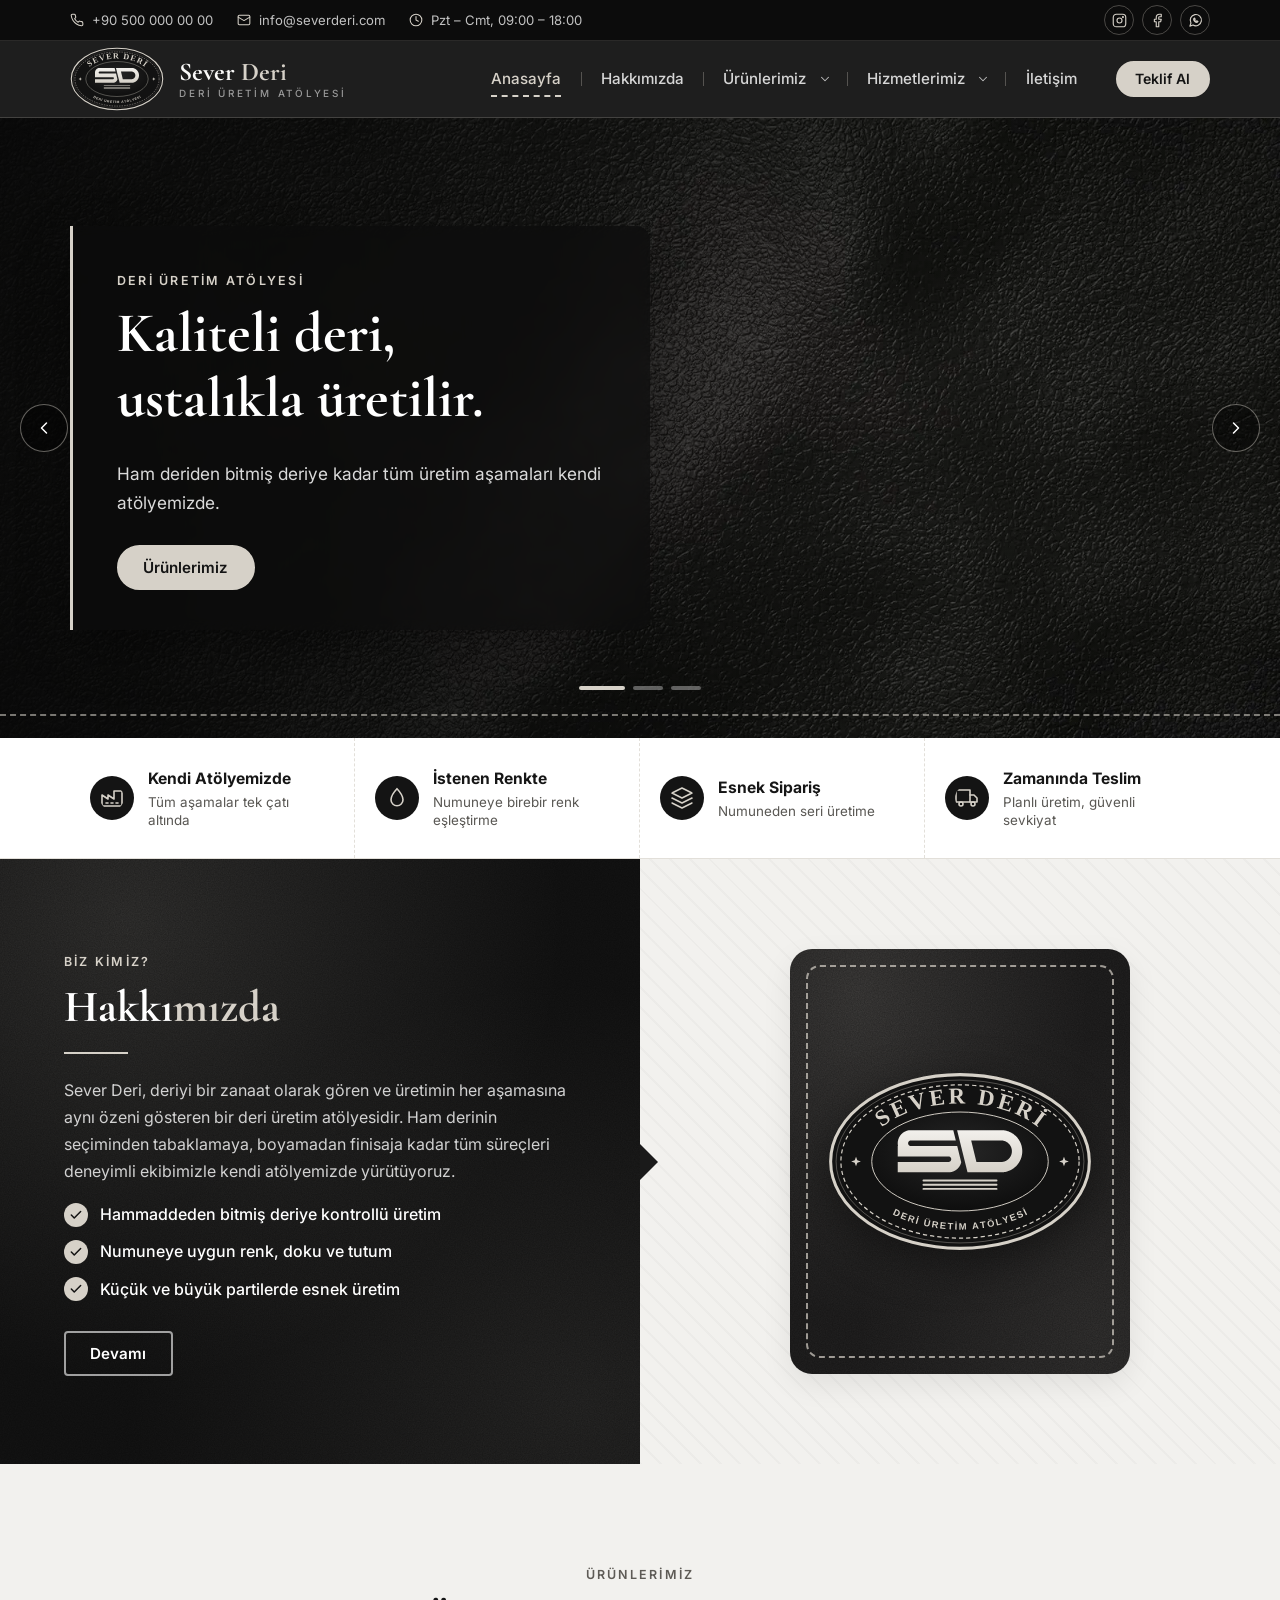
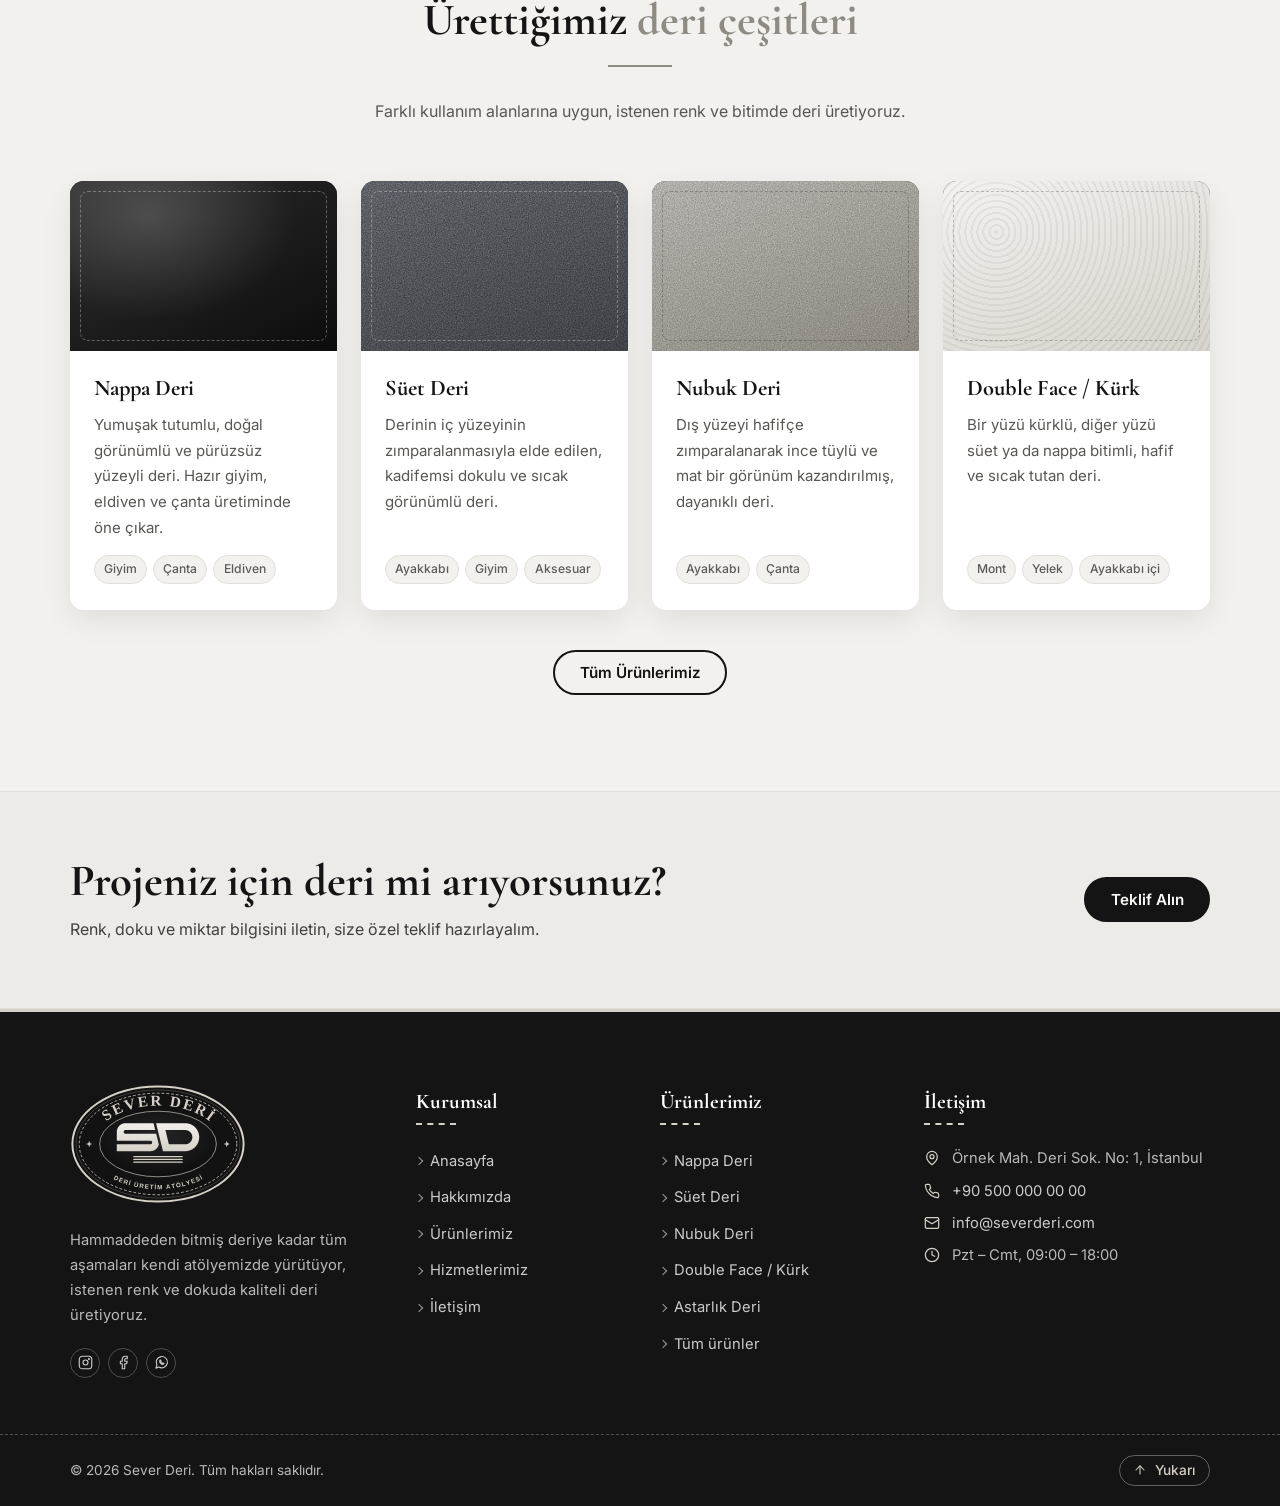
==== commit 08d39dfb: "Sarı tonları kaldır, anasayfayı kısalt - Bej vurgular sarısı alınmış nötr gri-bej tonlarıyla değişti" ====
--- a/index.html
+++ b/index.html
@@ -13,7 +13,7 @@
   <link rel="preconnect" href="https://fonts.googleapis.com">
   <link rel="preconnect" href="https://fonts.gstatic.com" crossorigin>
   <link href="https://fonts.googleapis.com/css2?family=Cormorant+Garamond:wght@500;600;700&family=Inter:wght@400;500;600&display=swap" rel="stylesheet">
-  <link rel="stylesheet" href="css/style.css?v=7">
+  <link rel="stylesheet" href="css/style.css?v=8">
 </head>
 <body data-page="anasayfa">
 
@@ -216,49 +216,6 @@
       </div>
     </section>
 
-    <section class="section">
-      <div class="container">
-        <div class="section-head">
-          <p class="eyebrow">Hizmet Verdiğimiz Sektörler</p>
-          <h2 class="title-line">Derimiz <span class="accent">nerelerde kullanılır?</span></h2>
-        </div>
-        <ul class="sectors">
-          <li><svg class="" viewBox="0 0 24 24" aria-hidden="true"><path d="M8 3 3 6l2 4 2-1v12h10V9l2 1 2-4-5-3a4 4 0 0 1-8 0z"/></svg><span>Hazır Giyim</span></li>
-          <li><svg class="" viewBox="0 0 24 24" aria-hidden="true"><path d="M3 16h18v-1.5c0-1-1-2-3-2.5l-5-1.5L11 6H6L3 8z"/><path d="M3 16v3h18v-3"/></svg><span>Ayakkabı</span></li>
-          <li><svg class="" viewBox="0 0 24 24" aria-hidden="true"><path d="M5 8h14l-1 13H6z"/><path d="M9 8V6a3 3 0 0 1 6 0v2"/></svg><span>Çanta & Cüzdan</span></li>
-          <li><svg class="" viewBox="0 0 24 24" aria-hidden="true"><circle cx="12" cy="12" r="5"/><path d="M9 7.5 9.5 3h5l.5 4.5M9 16.5 9.5 21h5l.5-4.5"/></svg><span>Aksesuar</span></li>
-          <li><svg class="" viewBox="0 0 24 24" aria-hidden="true"><path d="M4 10V7a2 2 0 0 1 2-2h12a2 2 0 0 1 2 2v3"/><path d="M2 12a2 2 0 0 1 4 0v2h12v-2a2 2 0 0 1 4 0v5H2z"/><path d="M5 17v2M19 17v2"/></svg><span>Mobilya & Döşeme</span></li>
-        </ul>
-      </div>
-    </section>
-
-    <section class="section section-dark">
-      <div class="container">
-        <div class="section-head">
-          <p class="eyebrow">Neden Sever Deri?</p>
-          <h2 class="title-line">Farkı <span class="accent">detaylarda hissedin</span></h2>
-        </div>
-        <div class="features">
-          <div class="feature">
-            <h3>Kendi Üretimimiz</h3>
-            <p>Tüm aşamaları kendimiz yürüttüğümüz için kaliteyi baştan sona kontrol ediyoruz.</p>
-          </div>
-          <div class="feature">
-            <h3>Renk Uyumu</h3>
-            <p>Numunenize uygun rengi yakalıyor, partiler arasında tutarlılığı koruyoruz.</p>
-          </div>
-          <div class="feature">
-            <h3>Esnek Üretim</h3>
-            <p>Numune çalışmasından seri üretime kadar ihtiyacınıza göre üretim planlıyoruz.</p>
-          </div>
-          <div class="feature">
-            <h3>Güvenilir Teslimat</h3>
-            <p>Söz verdiğimiz tarihte, özenle paketlenmiş olarak teslim ediyoruz.</p>
-          </div>
-        </div>
-      </div>
-    </section>
-
     <section class="cta">
       <div class="container cta-inner">
         <div>
@@ -266,26 +223,6 @@
           <p>Renk, doku ve miktar bilgisini iletin, size özel teklif hazırlayalım.</p>
         </div>
         <a href="iletisim.html" class="btn">Teklif Alın</a>
-      </div>
-    </section>
-
-    <section class="map-band" aria-label="Konum">
-      <iframe
-        title="Sever Deri konum haritası"
-        src="https://www.google.com/maps?q=Istanbul&amp;output=embed"
-        loading="lazy"
-        referrerpolicy="no-referrer-when-downgrade"></iframe>
-      <div class="container map-band-inner">
-        <div class="map-card">
-          <h2 class="title-line">Bize <span class="accent">ulaşın</span></h2>
-          <ul class="footer-contact">
-            <li><svg class="icon" viewBox="0 0 24 24" aria-hidden="true"><path d="M20 10c0 6-8 12-8 12S4 16 4 10a8 8 0 0 1 16 0z"/><circle cx="12" cy="10" r="3"/></svg><span>Örnek Mah. Deri Sok. No: 1, İstanbul</span></li>
-            <li><svg class="icon" viewBox="0 0 24 24" aria-hidden="true"><path d="M22 16.9v3a2 2 0 0 1-2.2 2 19.8 19.8 0 0 1-8.6-3.1 19.5 19.5 0 0 1-6-6A19.8 19.8 0 0 1 2.1 4.2 2 2 0 0 1 4.1 2h3a2 2 0 0 1 2 1.7c.1.9.4 1.8.7 2.7a2 2 0 0 1-.5 2.1L8 9.8a16 16 0 0 0 6 6l1.3-1.3a2 2 0 0 1 2.1-.4c.9.3 1.8.6 2.7.7a2 2 0 0 1 1.7 2z"/></svg><a href="tel:+905000000000">+90 500 000 00 00</a></li>
-            <li><svg class="icon" viewBox="0 0 24 24" aria-hidden="true"><rect x="2" y="4" width="20" height="16" rx="2"/><path d="m22 7-10 6L2 7"/></svg><a href="mailto:info@severderi.com">info@severderi.com</a></li>
-            <li><svg class="icon" viewBox="0 0 24 24" aria-hidden="true"><circle cx="12" cy="12" r="10"/><path d="M12 6v6l4 2"/></svg><span>Pzt – Cmt, 09:00 – 18:00</span></li>
-          </ul>
-          <a href="iletisim.html" class="btn btn-small">İletişim Formu</a>
-        </div>
       </div>
     </section>
   </main>
@@ -342,6 +279,6 @@
     </div>
   </footer>
 
-  <script src="js/main.js?v=7"></script>
+  <script src="js/main.js?v=8"></script>
 </body>
 </html>
--- a/css/style.css
+++ b/css/style.css
@@ -5,16 +5,16 @@
 :root {
   --dark: #141414;
   --dark-2: #222121;
-  --accent: #d8c9ab;        /* bej: koyu zeminde vurgu */
-  --accent-light: #ebe1cd;  /* açık bej */
-  --accent-deep: #6b6254;   /* koyu bej: açık zeminde küçük vurgu yazıları */
-  --accent-title: #a39276;  /* başlıklardaki ikinci renk */
-  --cream: #efe7d8;         /* krem bant */
-  --bg: #fbf9f5;            /* kırık beyaz */
-  --bg-2: #f3eee5;          /* krem */
+  --accent: #d6d1c8;        /* gri-bej: koyu zeminde vurgu */
+  --accent-light: #e8e5df;  /* açık gri-bej */
+  --accent-deep: #5e5b56;   /* koyu gri-bej: açık zeminde küçük vurgu yazıları */
+  --accent-title: #8f8a82;  /* başlıklardaki ikinci renk */
+  --cream: #ecebe7;         /* krem bant */
+  --bg: #fafaf9;            /* kırık beyaz */
+  --bg-2: #f2f1ee;          /* krem */
   --ink: #161616;
-  --muted: #5a5650;
-  --line: #e4dccd;
+  --muted: #595753;
+  --line: #e2dfd9;
   --white: #ffffff;
 
   --radius: 14px;
@@ -142,7 +142,7 @@
   background: #0c0c0c;
   color: rgba(255, 255, 255, .7);
   font-size: .82rem;
-  border-bottom: 1px solid rgba(216, 201, 171, .15);
+  border-bottom: 1px solid rgba(214, 209, 200, .15);
 }
 .topbar-inner {
   display: flex;
@@ -179,7 +179,7 @@
   width: 30px; height: 30px;
   border-radius: 50%;
   color: rgba(255, 255, 255, .75);
-  border: 1px solid rgba(216, 201, 171, .3);
+  border: 1px solid rgba(214, 209, 200, .3);
   transition: color .2s, background .2s, border-color .2s;
 }
 .social a:hover { color: var(--dark); background: var(--accent); border-color: var(--accent); }
@@ -192,7 +192,7 @@
   z-index: 50;
   background: rgba(21, 21, 21, .96);
   backdrop-filter: blur(8px);
-  border-bottom: 1px solid rgba(216, 201, 171, .2);
+  border-bottom: 1px solid rgba(214, 209, 200, .2);
   transition: box-shadow .25s;
 }
 .site-header.scrolled { box-shadow: 0 8px 24px rgba(0, 0, 0, .35); }
@@ -234,7 +234,7 @@
   width: 1px;
   height: 14px;
   margin-right: 4px;
-  background: rgba(216, 201, 171, .3);
+  background: rgba(214, 209, 200, .3);
 }
 .nav-list > li > a {
   position: relative;
@@ -281,7 +281,7 @@
   margin: 0;
   padding: 10px;
   background: var(--dark);
-  border: 1px solid rgba(216, 201, 171, .25);
+  border: 1px solid rgba(214, 209, 200, .25);
   border-radius: 12px;
   box-shadow: 0 18px 40px rgba(0, 0, 0, .35);
   opacity: 0;
@@ -312,7 +312,7 @@
   transition: color .2s, background .2s, padding .2s;
 }
 .sub-menu a:hover { color: var(--accent); background: rgba(255,255,255,.05); padding-left: 1.1em; }
-.sub-menu .sub-all { margin-top: 6px; padding-top: 6px; border-top: 1px dashed rgba(216, 201, 171, .25); }
+.sub-menu .sub-all { margin-top: 6px; padding-top: 6px; border-top: 1px dashed rgba(214, 209, 200, .25); }
 .sub-menu .sub-all a { color: var(--accent); font-weight: 600; }
 
 .header-cta { flex: none; }
@@ -353,8 +353,8 @@
   background-color: var(--dark);
   background-image:
     url("data:image/svg+xml,%3Csvg xmlns='http://www.w3.org/2000/svg' width='220' height='220'%3E%3Cfilter id='n'%3E%3CfeTurbulence type='fractalNoise' baseFrequency='.85' numOctaves='3' stitchTiles='stitch'/%3E%3CfeColorMatrix values='0 0 0 0 0 0 0 0 0 0 0 0 0 0 0 0 0 0 .35 0'/%3E%3C/filter%3E%3Crect width='100%25' height='100%25' filter='url(%23n)'/%3E%3C/svg%3E"),
-    radial-gradient(ellipse at 20% 10%, rgba(216, 201, 171, .16), transparent 60%),
-    radial-gradient(ellipse at 90% 90%, rgba(216, 201, 171, .10), transparent 55%);
+    radial-gradient(ellipse at 20% 10%, rgba(214, 209, 200, .16), transparent 60%),
+    radial-gradient(ellipse at 90% 90%, rgba(214, 209, 200, .10), transparent 55%);
 }
 
 /* ---------- Anasayfa hero ---------- */
@@ -405,7 +405,7 @@
 .hs-3 { top: 0; right: 0; transform: rotate(10deg); }
 .hs-1 { background: linear-gradient(145deg, #3a3a3a, #0d0d0d 70%); }
 .hs-2 { background: #7b7f86; background-image: var(--noise), linear-gradient(160deg, #8c9098, #5f636a); }
-.hs-3 { background: #d2bd8c; background-image: var(--noise), linear-gradient(160deg, #dcc89a, #b39a62); }
+.hs-3 { background: #cfcac2; background-image: var(--noise), linear-gradient(160deg, #d6d3cd, #a9a49b); }
 .hs-3 span { color: var(--dark); text-shadow: none; }
 .hs-3::before { border-color: rgba(0, 0, 0, .3); }
 
@@ -442,7 +442,7 @@
 .hero-stitch {
   position: absolute;
   left: 0; right: 0; bottom: 22px;
-  border-bottom: 2px dashed rgba(216, 201, 171, .55);
+  border-bottom: 2px dashed rgba(214, 209, 200, .55);
 }
 
 /* ---------- Anasayfa slider ---------- */
@@ -519,7 +519,7 @@
   padding: 0;
   color: var(--white);
   background: rgba(0, 0, 0, .35);
-  border: 1px solid rgba(216, 201, 171, .45);
+  border: 1px solid rgba(214, 209, 200, .45);
   border-radius: 50%;
   cursor: pointer;
   transition: background .2s, color .2s;
@@ -700,7 +700,7 @@
   content: "";
   position: absolute;
   inset: 16px;
-  border: 2px dashed rgba(216, 201, 171, .7);
+  border: 2px dashed rgba(214, 209, 200, .7);
   border-radius: 14px;
 }
 .leather-card img { position: relative; width: 78%; height: auto; filter: drop-shadow(0 12px 24px rgba(0, 0, 0, .45)); }
@@ -790,18 +790,18 @@
 }
 .swatch-nappa        { background-image: radial-gradient(ellipse at 30% 20%, rgba(255,255,255,.18), transparent 55%), linear-gradient(150deg, #2e2e2e, #0c0c0c); }
 .swatch-suet         { background-image: var(--noise), var(--noise), linear-gradient(160deg, #8b9098, #5d6168); }
-.swatch-nubuk        { background-image: var(--noise), linear-gradient(160deg, #dccfb5, #b1a287); }
-.swatch-double-face  { background-image: repeating-radial-gradient(circle at 20% 30%, rgba(0,0,0,.05) 0 2px, transparent 2px 6px), linear-gradient(160deg, #f4ede0, #d9ceb8); }
+.swatch-nubuk        { background-image: var(--noise), linear-gradient(160deg, #d8d5cf, #aaa59c); }
+.swatch-double-face  { background-image: repeating-radial-gradient(circle at 20% 30%, rgba(0,0,0,.05) 0 2px, transparent 2px 6px), linear-gradient(160deg, #f3f2ef, #d7d3cc); }
 .swatch-astar        { background-image: var(--noise), linear-gradient(160deg, #e9e6e1, #c3bfb8); }
-.swatch-vintage      { background-image: var(--noise), radial-gradient(ellipse at 70% 30%, rgba(255,255,255,.12), transparent 60%), linear-gradient(160deg, #3c3f33, #1f211a); }
+.swatch-vintage      { background-image: var(--noise), radial-gradient(ellipse at 70% 30%, rgba(255,255,255,.12), transparent 60%), linear-gradient(160deg, #3b3a38, #1e1d1c); }
 .swatch-baskili      {
   background-color: #151515;
   background-image:
-    radial-gradient(circle at 50% 50%, transparent 55%, rgba(216,201,171,.35) 56%, transparent 62%),
+    radial-gradient(circle at 50% 50%, transparent 55%, rgba(214,209,200,.35) 56%, transparent 62%),
     linear-gradient(160deg, #262626, #0e0e0e);
   background-size: 26px 20px, 100% 100%;
 }
-.swatch-ozel-finisaj { background-image: linear-gradient(120deg, #9d927f, #efe7d6 35%, #bfb29a 55%, #f7f1e6 75%, #a89c86); }
+.swatch-ozel-finisaj { background-image: linear-gradient(120deg, #9a968f, #eeece8 35%, #bcb8b0 55%, #f6f5f2 75%, #a4a09a); }
 .swatch-nubuk::after,
 .swatch-double-face::after,
 .swatch-astar::after,
@@ -931,7 +931,7 @@
 }
 .feature {
   padding: 30px 26px;
-  border: 1px dashed rgba(216, 201, 171, .5);
+  border: 1px dashed rgba(214, 209, 200, .5);
   border-radius: var(--radius);
   background: rgba(255, 255, 255, .03);
 }
@@ -1021,7 +1021,7 @@
 .field textarea:focus {
   outline: none;
   border-color: var(--dark);
-  box-shadow: 0 0 0 3px rgba(216, 201, 171, .55);
+  box-shadow: 0 0 0 3px rgba(214, 209, 200, .55);
 }
 .field .invalid { border-color: #b3261e; }
 .form-status { margin: 14px 0 0; font-size: .92rem; min-height: 1.4em; }
@@ -1088,7 +1088,7 @@
 .site-footer a:hover { color: var(--accent); }
 .site-footer .brand { color: var(--bg); }
 
-.footer-bottom { border-top: 1px dashed rgba(216, 201, 171, .3); }
+.footer-bottom { border-top: 1px dashed rgba(214, 209, 200, .3); }
 .footer-bottom-inner {
   display: flex;
   align-items: center;
@@ -1107,7 +1107,7 @@
   font: 500 .85rem var(--font-sans);
   color: var(--accent);
   background: none;
-  border: 1px solid rgba(216, 201, 171, .4);
+  border: 1px solid rgba(214, 209, 200, .4);
   border-radius: 999px;
   cursor: pointer;
   transition: background .2s, color .2s;
@@ -1172,7 +1172,7 @@
     flex-direction: column;
     overflow-y: auto;
     background: var(--dark);
-    border-left: 1px solid rgba(216, 201, 171, .25);
+    border-left: 1px solid rgba(214, 209, 200, .25);
     box-shadow: -20px 0 40px rgba(0, 0, 0, .4);
     transform: translateX(100%);
     visibility: hidden;
@@ -1193,7 +1193,7 @@
   .nav-open { overflow: hidden; }
 
   .nav-list { flex-direction: column; align-items: stretch; gap: 2px; }
-  .nav-list > li { flex-wrap: wrap; border-bottom: 1px dashed rgba(216, 201, 171, .15); }
+  .nav-list > li { flex-wrap: wrap; border-bottom: 1px dashed rgba(214, 209, 200, .15); }
   .nav-list > li > a { flex: 1; padding: .95em .6em; border-radius: 8px; font-size: 1.02rem; }
   .nav-list > li > a.active::after { display: none; }
   .nav-list > li > a.active { background: rgba(255,255,255,.05); }
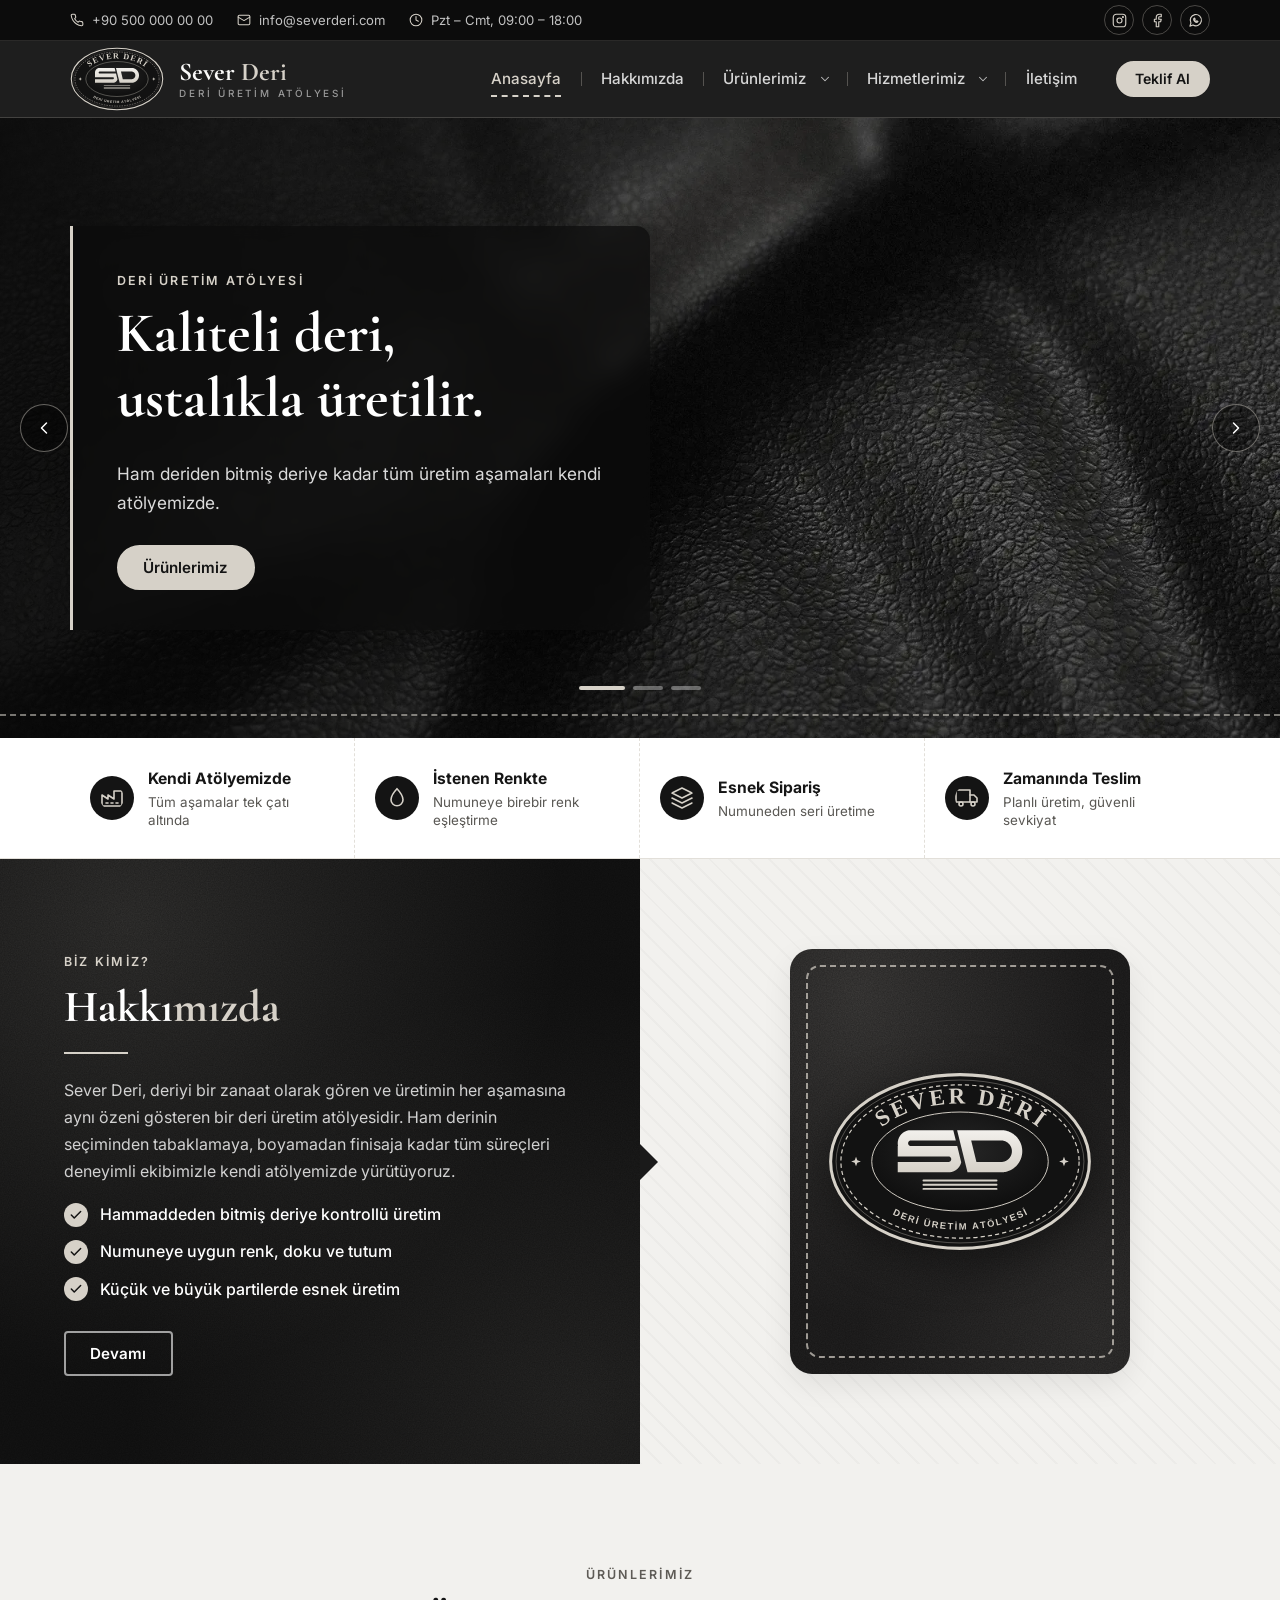
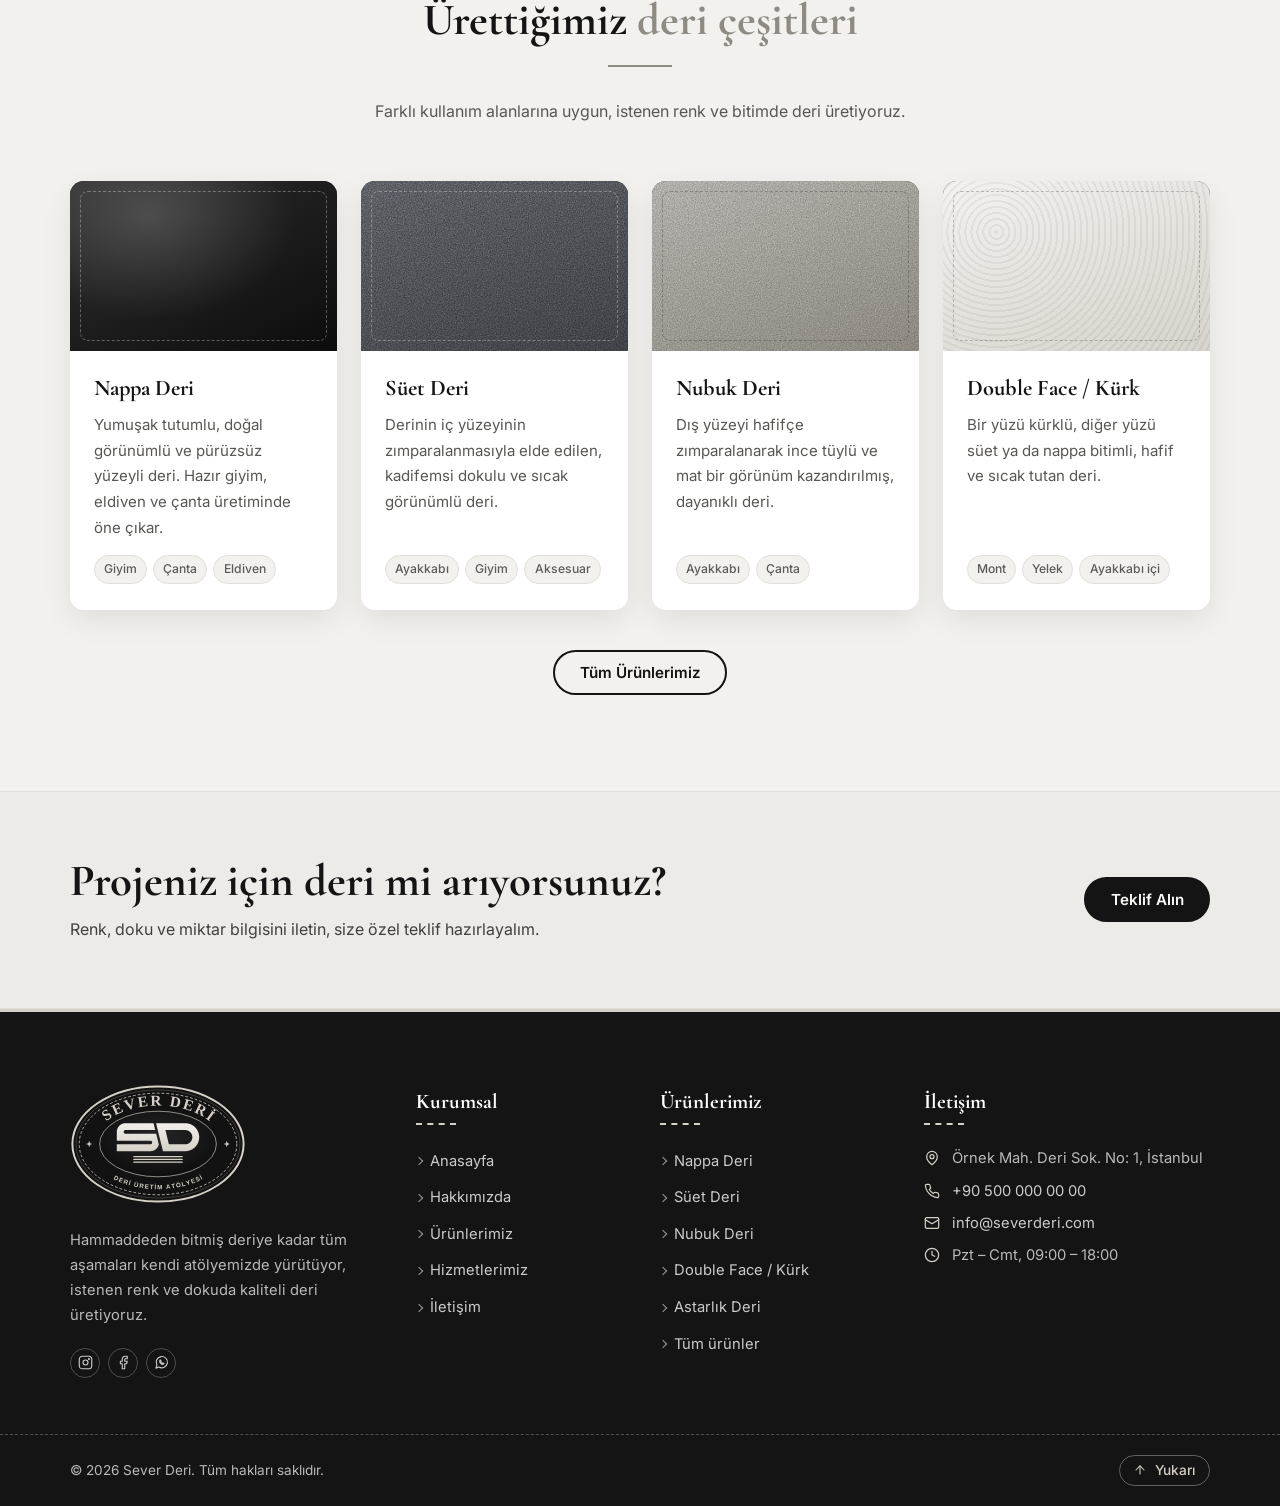
==== commit eb99fefc: "Slider deri görsellerini daha gerçekçi hale getir - Düzensiz, farklı boyutlarda deri gözenekleri, kı" ====
--- a/index.html
+++ b/index.html
@@ -13,7 +13,7 @@
   <link rel="preconnect" href="https://fonts.googleapis.com">
   <link rel="preconnect" href="https://fonts.gstatic.com" crossorigin>
   <link href="https://fonts.googleapis.com/css2?family=Cormorant+Garamond:wght@500;600;700&family=Inter:wght@400;500;600&display=swap" rel="stylesheet">
-  <link rel="stylesheet" href="css/style.css?v=8">
+  <link rel="stylesheet" href="css/style.css?v=9">
 </head>
 <body data-page="anasayfa">
 
@@ -279,6 +279,6 @@
     </div>
   </footer>
 
-  <script src="js/main.js?v=8"></script>
+  <script src="js/main.js?v=9"></script>
 </body>
 </html>
--- a/css/style.css
+++ b/css/style.css
@@ -467,9 +467,9 @@
 .slide-inner { position: relative; z-index: 2; width: 100%; }
 
 /* Deri görselleri: ::before görsel (yavaş yakınlaşma), ::after okunabilirlik katmanı */
-.slide-1 { --slide-img: url("../assets/img/slide-1.webp"); }
-.slide-2 { --slide-img: url("../assets/img/slide-2.webp"); }
-.slide-3 { --slide-img: url("../assets/img/slide-3.webp"); }
+.slide-1 { --slide-img: url("../assets/img/slide-1.webp?v=2"); }
+.slide-2 { --slide-img: url("../assets/img/slide-2.webp?v=2"); }
+.slide-3 { --slide-img: url("../assets/img/slide-3.webp?v=2"); }
 .slide::before,
 .slide::after {
   content: "";
